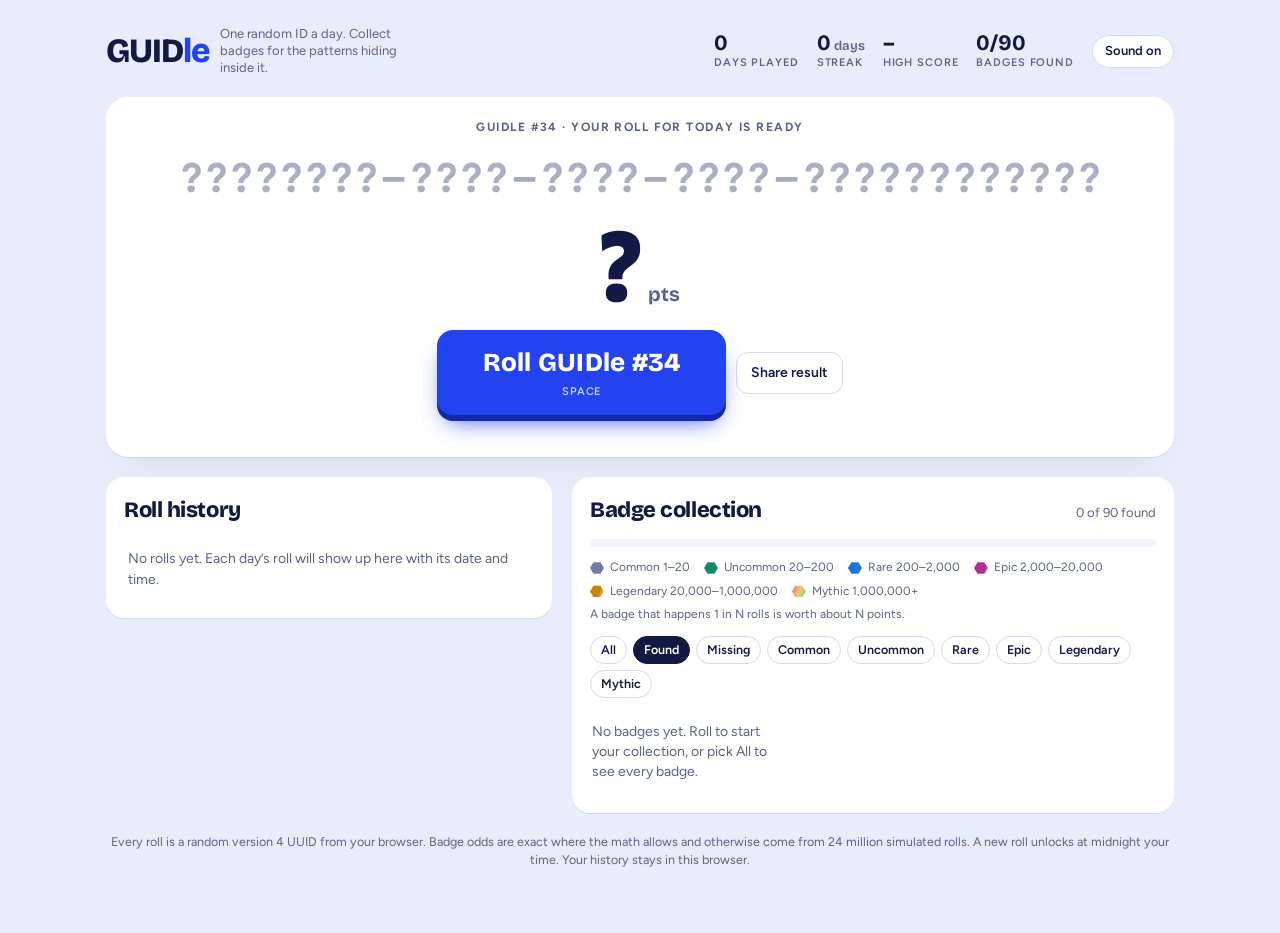
==== guidle/index.html @ a5bd1e80 "GUIDle: restore the badge reveal pace Co-Authored-By: Claude Opus 5.5 <noreply@anthropic.com> Claude" ====
<!doctype html>
<html lang="en">
<head>
<meta charset="utf-8">
<meta name="viewport" content="width=device-width, initial-scale=1, viewport-fit=cover">
<title>GUIDle</title>
<meta name="claude:viewport-fit-sides" content="cover">
<meta name="description" content="Roll a random UUID and collect badges for the patterns hiding inside it.">
<link rel="preconnect" href="https://fonts.googleapis.com">
<link rel="preconnect" href="https://fonts.gstatic.com" crossorigin>
<link rel="stylesheet" href="https://fonts.googleapis.com/css2?family=Bricolage+Grotesque:opsz,wght@12..96,500..800&family=Figtree:wght@400;500;600;700&family=Martian+Mono:wght@400;600;700&display=swap">
<style>
/* Layout: one roll "stage" up top (ID, score, roll lever), then history beside the badge collection. */
:root {
  --bg: #e9edfb; --surface: #ffffff; --surface-2: #f2f4fd; --ink: #121a44; --muted: #5a628f; --line: #d3d9f2;
  --accent: #2443f0; --accent-ink: #ffffff; --accent-deep: #1529a8; --sun: #ffc23d;
  --shadow: rgba(18, 26, 68, .12);
  --t-common: #737ba3; --t-uncommon: #138a62; --t-rare: #1f74d8; --t-epic: #b02f96; --t-legendary: #c98200; --t-mythic: #d42a5b;
  --display: "Bricolage Grotesque", "Avenir Next", "Segoe UI", system-ui, sans-serif;
  --body: "Figtree", "Segoe UI", system-ui, sans-serif;
  --mono: "Martian Mono", ui-monospace, "SFMono-Regular", Menlo, Consolas, monospace;
}
@media (prefers-color-scheme: dark) { :root:not([data-theme="light"]) {
  --bg: #0b1033; --surface: #141b4a; --surface-2: #1b2358; --ink: #e7ebff; --muted: #9aa3d6; --line: #2a3470;
  --accent: #7189ff; --accent-ink: #0b1033; --accent-deep: #3d55d6; --sun: #ffc94f;
  --shadow: rgba(0, 0, 0, .45);
  --t-common: #a1a9cf; --t-uncommon: #3ccb98; --t-rare: #5aa6ff; --t-epic: #e86bd0; --t-legendary: #ffc233; --t-mythic: #ff6b8f;
  color-scheme: dark;
} }
:root[data-theme="dark"] {
  --bg: #0b1033; --surface: #141b4a; --surface-2: #1b2358; --ink: #e7ebff; --muted: #9aa3d6; --line: #2a3470;
  --accent: #7189ff; --accent-ink: #0b1033; --accent-deep: #3d55d6; --sun: #ffc94f;
  --shadow: rgba(0, 0, 0, .45);
  --t-common: #a1a9cf; --t-uncommon: #3ccb98; --t-rare: #5aa6ff; --t-epic: #e86bd0; --t-legendary: #ffc233; --t-mythic: #ff6b8f;
  color-scheme: dark;
}
* { box-sizing: border-box; }
body { background: var(--bg); color: var(--ink); font-family: var(--body); font-size: 15px; line-height: 1.45; }
button { font: inherit; color: inherit; }
:focus-visible { outline: 3px solid var(--sun); outline-offset: 2px; }

.wrap { max-width: 1100px; margin: 0 auto; display: grid; gap: 20px;
  padding-block: 18px 56px; padding-left: max(16px, env(safe-area-inset-left, 0px)); padding-right: max(16px, env(safe-area-inset-right, 0px)); }

/* Header */
.top { display: flex; flex-wrap: wrap; align-items: center; justify-content: space-between; gap: 12px 24px; }
.brand { display: flex; align-items: center; gap: 10px; }
.brand h1 { margin: 0; font-family: var(--display); font-weight: 800; font-size: 34px; letter-spacing: -.03em; line-height: 1; }
.brand h1 span { color: var(--accent); }
.brand .tag { font-size: 13px; color: var(--muted); max-width: 26ch; line-height: 1.3; }
.stats { display: flex; flex-wrap: wrap; gap: 6px 18px; align-items: center; }
.stat { display: grid; gap: 0; }
.stat b { font-family: var(--display); font-size: 22px; font-weight: 700; font-variant-numeric: tabular-nums; line-height: 1.1; }
.stat small { font-size: 11px; text-transform: uppercase; letter-spacing: .08em; color: var(--muted); font-weight: 600; }
.stat b small { font-size: 13px; font-weight: 600; color: var(--muted); letter-spacing: 0; text-transform: none; }
.stat.pulse b { animation: statPulse .9s ease; color: var(--t-legendary); }
@keyframes statPulse { 0% { transform: scale(1); } 30% { transform: scale(1.35); } 100% { transform: scale(1); } }
.iconbtn { border: 1.5px solid var(--line); background: var(--surface); border-radius: 999px; padding: 6px 12px; font-size: 13px; font-weight: 600; cursor: pointer; }
.iconbtn:hover { border-color: var(--accent); }

/* Stage */
.stage { position: relative; background: var(--surface); border-radius: 22px; box-shadow: 0 1px 0 var(--line), 0 18px 40px -20px var(--shadow);
  padding: 22px clamp(14px, 3vw, 32px) 26px; display: grid; gap: 16px; justify-items: center; overflow: hidden; isolation: isolate; }
.stage::before { content: ""; position: absolute; inset: 0; z-index: -1; opacity: 0; transition: opacity .4s;
  background: radial-gradient(120% 80% at 50% 0%, color-mix(in srgb, var(--glow, var(--accent)) 22%, transparent), transparent 70%); }
.stage.glowing::before { opacity: 1; }
.stage { transition: background-color 1.2s ease, box-shadow 1.2s ease; }
.stage.rated { background-color: color-mix(in srgb, var(--rc) 16%, var(--surface)); box-shadow: 0 0 0 2px color-mix(in srgb, var(--rc) 45%, transparent), 0 18px 40px -20px var(--shadow); }
.stage.shake { animation: shake .5s cubic-bezier(.36,.07,.19,.97); }
@keyframes shake { 10%, 90% { transform: translateX(-2px); } 20%, 80% { transform: translateX(4px); } 30%, 50%, 70% { transform: translateX(-7px) rotate(-.3deg); } 40%, 60% { transform: translateX(7px) rotate(.3deg); } }
.flash { position: absolute; inset: 0; background: var(--sun); opacity: 0; pointer-events: none; z-index: 3; }
.flash.go { animation: flash .6s ease-out; }
@keyframes flash { 0% { opacity: .55; } 100% { opacity: 0; } }

.caption { font-size: 12px; text-transform: uppercase; letter-spacing: .12em; font-weight: 700; color: var(--muted); text-align: center; min-height: 1.4em; }
.uuid { font-family: var(--mono); font-weight: 600; font-size: clamp(17px, 3.4vw, 36px); display: flex; flex-wrap: wrap; justify-content: center; gap: .1em 0; user-select: all; max-width: 100%; }
.grp { display: inline-flex; white-space: nowrap; }
.dash { color: var(--muted); opacity: .55; padding: 0 .08em; }
.ch { display: inline-block; width: 1ch; text-align: center; border-radius: .18em; transition: background .3s, color .3s, box-shadow .3s; }
.uuid.blank .ch { color: var(--muted); opacity: .5; }
.ch.spin { color: var(--muted); opacity: .6; filter: blur(.4px); }
.ch.lock { animation: lock .5s cubic-bezier(.2, 1.6, .4, 1); }
@keyframes lock { 0% { transform: translateY(-.45em) scale(1.4); } 100% { transform: none; } }
.ch.hit { background: color-mix(in srgb, var(--hc) 20%, transparent); color: var(--hc); box-shadow: inset 0 -.12em 0 var(--hc); }
.ch.hit.pop, .ch.focus.pop { animation: hitPop .7s ease; }
@keyframes hitPop { 0% { transform: scale(1); } 40% { transform: scale(1.35) translateY(-.08em); } 100% { transform: scale(1); } }
.uuid.dim .ch:not(.focus), .uuid.dim .dash { opacity: .22; }
.uuid.dim .ch.hit:not(.focus) { background: transparent; box-shadow: none; color: inherit; }
.uuid .ch, .uuid .dash { transition: opacity .35s, background .3s, color .3s, box-shadow .3s; }
.ch.focus { background: color-mix(in srgb, var(--hc, var(--accent)) 30%, transparent); color: var(--hc, var(--accent)); box-shadow: inset 0 -.14em 0 var(--hc, var(--accent)); }

.scorerow { display: flex; align-items: baseline; gap: 12px; flex-wrap: wrap; justify-content: center; }
.score { font-family: var(--display); font-weight: 800; font-size: clamp(56px, 11vw, 104px); line-height: .9; letter-spacing: -.04em; font-variant-numeric: tabular-nums; }
.score.bump { animation: bump .45s ease; }
@keyframes bump { 50% { transform: scale(1.08); } }
.pts { font-family: var(--display); font-size: 20px; font-weight: 700; color: var(--muted); }

.actions { display: flex; gap: 10px; align-items: center; flex-wrap: wrap; justify-content: center; }
.roll { position: relative; border: 0; cursor: pointer; background: var(--accent); color: var(--accent-ink); font-family: var(--display); font-weight: 800; font-size: 26px; letter-spacing: .01em;
  padding: 14px 46px 16px; border-radius: 16px; box-shadow: 0 6px 0 var(--accent-deep), 0 14px 24px -10px var(--accent); transition: transform .08s, box-shadow .08s; }
.roll:hover { transform: translateY(-2px); box-shadow: 0 8px 0 var(--accent-deep), 0 18px 28px -10px var(--accent); }
.roll:active, .roll.pressed { transform: translateY(5px); box-shadow: 0 1px 0 var(--accent-deep), 0 6px 12px -8px var(--accent); }
.roll.waiting { background: var(--surface-2); color: var(--ink); box-shadow: 0 6px 0 var(--line); cursor: default; font-size: 20px; font-variant-numeric: tabular-nums; }
.roll.waiting:hover, .roll.waiting:active { transform: none; box-shadow: 0 6px 0 var(--line); }
.rating { --tc: var(--t-common); display: flex; align-items: center; gap: 10px; flex-wrap: wrap; justify-content: center; }
.rating[hidden] { display: none; }
.rating .pill { display: inline-flex; align-items: center; gap: 8px; padding: 6px 14px 6px 8px; border-radius: 999px; background: color-mix(in srgb, var(--tc) 16%, var(--surface));
  border: 2px solid var(--tc); color: var(--tc); font-family: var(--display); font-weight: 800; font-size: 18px; letter-spacing: .04em; text-transform: uppercase; }
.rating .pill .gem { width: 24px; height: 21px; }
.rating .top { font-family: var(--display); font-weight: 700; font-size: 18px; color: var(--ink); font-variant-numeric: tabular-nums; }
.rating .top small { font-family: var(--body); font-weight: 500; font-size: 13px; color: var(--muted); }
.rating.in { animation: ratingIn .9s cubic-bezier(.2, 1.7, .4, 1) both; }
@keyframes ratingIn { 0% { transform: scale(2.6) rotate(-8deg); opacity: 0; } 100% { transform: none; opacity: 1; } }
.rating.in .gem { animation-delay: .9s; }
.hrow .rt { font-weight: 700; color: var(--tc); }
.roll kbd { display: block; font-family: var(--body); font-size: 11px; font-weight: 600; opacity: .75; letter-spacing: .06em; text-transform: uppercase; margin-top: 2px; }
.ghost { border: 1.5px solid var(--line); background: transparent; border-radius: 12px; padding: 10px 14px; font-weight: 600; cursor: pointer; font-size: 14px; }
.ghost:hover { border-color: var(--accent); color: var(--accent); }

.newbest { position: absolute; top: 14px; right: 14px; z-index: 4; pointer-events: none; background: var(--sun); color: #2a1d00; font-family: var(--display); font-weight: 800;
  padding: 8px 14px 9px; border-radius: 10px; font-size: 18px; line-height: 1.05; text-align: center; transform: rotate(6deg) scale(0); box-shadow: 0 8px 20px -6px rgba(0,0,0,.35); }
.newbest small { display: block; font-family: var(--body); font-size: 12px; font-weight: 700; }
.newbest.show { animation: stamp 1s cubic-bezier(.2, 1.7, .4, 1) forwards; }
@keyframes stamp { 0% { transform: rotate(-20deg) scale(3); opacity: 0; } 100% { transform: rotate(6deg) scale(1); opacity: 1; } }

/* Badges */
.results { width: 100%; display: grid; grid-template-columns: repeat(auto-fill, minmax(min(100%, 230px), 1fr)); gap: 10px; }
.badge { --tc: var(--t-common); display: grid; grid-template-columns: auto 1fr auto; gap: 10px; align-items: center; padding: 10px 12px; border-radius: 12px;
  background: color-mix(in srgb, var(--tc) 11%, var(--surface)); border: 1.5px solid color-mix(in srgb, var(--tc) 45%, transparent); position: relative; min-width: 0; cursor: pointer; transition: box-shadow .25s, transform .25s; }
.badge:hover, .badge.current, .badge.pinned { box-shadow: 0 0 0 3px var(--tc); }
.badge.current { transform: translateY(-2px); }
.badge .mt { display: flex; flex-wrap: wrap; gap: 4px; align-items: center; margin-top: 5px; font-size: 11px; color: var(--muted); font-weight: 600; text-transform: uppercase; letter-spacing: .06em; }
.badge .mt code { font-family: var(--mono); font-size: 12px; font-weight: 700; text-transform: none; letter-spacing: 0; color: var(--tc); background: color-mix(in srgb, var(--tc) 18%, transparent); padding: 1px 6px; border-radius: 5px; }
.hint { font-size: 12.5px; color: var(--muted); text-align: center; min-height: 1.2em; }
.badge.in { animation: badgeIn .75s cubic-bezier(.2, 1.5, .4, 1) both; }
@keyframes badgeIn { 0% { transform: translateY(14px) scale(.6); opacity: 0; } 100% { transform: none; opacity: 1; } }
.badge .txt { min-width: 0; }
.badge .nm { font-weight: 700; line-height: 1.2; }
.badge .ds { font-size: 12.5px; color: var(--muted); line-height: 1.3; }
.badge .ds em { font-style: normal; font-family: var(--mono); font-size: 11.5px; color: var(--tc); font-weight: 600; }
.badge .pt { font-family: var(--display); font-weight: 800; color: var(--tc); font-variant-numeric: tabular-nums; text-align: right; line-height: 1.1; }
.badge .pt small { display: block; font-family: var(--body); font-size: 10px; letter-spacing: .08em; text-transform: uppercase; font-weight: 700; }
.badge .new { position: absolute; top: -8px; right: 10px; background: var(--sun); color: #2a1d00; font-size: 10px; font-weight: 800; letter-spacing: .1em; padding: 2px 6px; border-radius: 6px; }
.t-common { --tc: var(--t-common); } .t-uncommon { --tc: var(--t-uncommon); } .t-rare { --tc: var(--t-rare); } .t-epic { --tc: var(--t-epic); } .t-legendary { --tc: var(--t-legendary); } .t-mythic { --tc: var(--t-mythic); }

.gem { width: 30px; height: 27px; flex: none; clip-path: polygon(25% 2%, 75% 2%, 100% 50%, 75% 98%, 25% 98%, 0 50%); background: var(--tc);
  display: grid; place-items: center; color: var(--surface); font-family: var(--mono); font-size: 10px; font-weight: 700; }
.t-legendary .gem, .gem.t-legendary { background: linear-gradient(110deg, var(--t-legendary) 30%, #fff6d6 50%, var(--t-legendary) 70%); background-size: 250% 100%; animation: shimmer 2.2s linear infinite; }
.t-epic .gem, .gem.t-epic { background: linear-gradient(110deg, var(--t-epic) 35%, color-mix(in srgb, var(--t-epic) 40%, #fff) 50%, var(--t-epic) 65%); background-size: 250% 100%; animation: shimmer 3s linear infinite; }
.t-mythic .gem, .gem.t-mythic { background: linear-gradient(110deg, #ff5f6d, #ffc371, #47e891, #4facfe, #b06ab3, #ff5f6d); background-size: 300% 100%; animation: shimmer 1.6s linear infinite; }
@keyframes shimmer { from { background-position: 100% 0; } to { background-position: -150% 0; } }

/* Panels */
.panels { display: grid; gap: 20px; align-items: start; }
@media (min-width: 900px) { .panels { grid-template-columns: minmax(0, 1fr) minmax(0, 1.35fr); } }
.panel { background: var(--surface); border-radius: 18px; padding: 18px; display: grid; gap: 12px; min-width: 0; box-shadow: 0 1px 0 var(--line); }
.panel h2 { margin: 0; font-family: var(--display); font-weight: 800; font-size: 22px; letter-spacing: -.02em; text-wrap: balance; }
.phead { display: flex; justify-content: space-between; align-items: baseline; gap: 10px; flex-wrap: wrap; }
.phead .sub { font-size: 13px; color: var(--muted); }

.history { list-style: none; margin: 0; padding: 2px; display: grid; gap: 6px; max-height: 520px; overflow-y: auto; overscroll-behavior: contain; }
.hrow { display: grid; grid-template-columns: auto minmax(0, 1fr) auto; gap: 10px; align-items: center; padding: 8px 10px; border-radius: 10px; cursor: pointer; border: 0; background: transparent; text-align: left; width: 100%; }
.hrow { background: color-mix(in srgb, var(--tc) 9%, var(--surface)); border: 1.5px solid color-mix(in srgb, var(--tc) 35%, transparent); transition: box-shadow .2s; }
.hrow:hover, .hrow.active { box-shadow: 0 0 0 2px var(--tc); }
.hrow.masked { --tc: var(--line); }
.hrow .gem { width: 24px; height: 21px; font-size: 9px; }
.hrow .hid { font-family: var(--mono); font-size: 12px; overflow-wrap: anywhere; line-height: 1.35; }
.hrow .hmeta { font-size: 11.5px; color: var(--muted); }
.hrow .hs { font-family: var(--display); font-weight: 800; font-size: 18px; font-variant-numeric: tabular-nums; text-align: right; }
.hrow .best { display: inline-block; background: var(--sun); color: #2a1d00; font-size: 10px; font-weight: 800; letter-spacing: .08em; border-radius: 5px; padding: 1px 5px; margin-left: 6px; vertical-align: 1px; }
.empty { color: var(--muted); font-size: 14px; padding: 8px 2px; }
.confirm { display: flex; gap: 8px; align-items: center; flex-wrap: wrap; font-size: 13px; }
.confirm button { padding: 6px 10px; font-size: 13px; border-radius: 8px; }
.danger { border: 0; background: #c2362f; color: #fff; font-weight: 700; cursor: pointer; }

.filters { display: flex; gap: 6px; flex-wrap: wrap; }
.chip { border: 1.5px solid var(--line); background: transparent; border-radius: 999px; padding: 4px 10px; font-size: 12.5px; font-weight: 600; cursor: pointer; }
.chip[aria-pressed="true"] { background: var(--ink); color: var(--surface); border-color: var(--ink); }
.progress { height: 8px; border-radius: 99px; background: var(--surface-2); overflow: hidden; }
.progress i { display: block; height: 100%; background: var(--accent); border-radius: inherit; transition: width .6s cubic-bezier(.2,1,.3,1); }
.collection { max-height: 560px; overflow-y: auto; overscroll-behavior: contain; padding: 4px 4px 4px 0; display: grid; grid-template-columns: repeat(auto-fill, minmax(min(100%, 170px), 1fr)); gap: 8px; }
.tile { display: grid; grid-template-columns: auto minmax(0, 1fr); gap: 4px 10px; padding: 10px; border-radius: 12px; background: color-mix(in srgb, var(--tc) 12%, var(--surface)); border: 1.5px solid color-mix(in srgb, var(--tc) 50%, transparent); align-content: start; }
.tile .nm { color: var(--tc); }
.tile.locked { background: var(--surface-2); border: 1.5px dashed color-mix(in srgb, var(--tc) 40%, transparent); }
.tile .gem { grid-row: span 2; width: 26px; height: 23px; }
.tile .nm { font-weight: 700; font-size: 14px; line-height: 1.2; }
.tile .ds { grid-column: 1 / -1; font-size: 12px; color: var(--muted); line-height: 1.3; }
.tile .od { font-size: 11px; color: var(--tc); font-weight: 700; letter-spacing: .02em; font-variant-numeric: tabular-nums; }
.tile.locked .gem { background: transparent; box-shadow: none; outline: 0; animation: none;
  background-image: repeating-linear-gradient(45deg, color-mix(in srgb, var(--tc) 35%, transparent) 0 3px, transparent 3px 6px); }
.tile.locked .nm { color: var(--muted); letter-spacing: .1em; }
.tile.fresh { animation: tileFresh 1.6s ease; }
@keyframes tileFresh { 0%, 40% { box-shadow: 0 0 0 3px var(--sun); } 100% { box-shadow: 0 0 0 0 transparent; } }

.legend { display: flex; flex-wrap: wrap; gap: 6px 14px; font-size: 12px; color: var(--muted); }
.legend span { display: inline-flex; align-items: center; gap: 6px; }
.legend .gem { width: 14px; height: 12px; }
footer { font-size: 12.5px; color: var(--muted); text-align: center; }
footer a { color: inherit; }

#fx { position: fixed; inset: 0; width: 100%; height: 100%; pointer-events: none; z-index: 50; }
.toast { position: fixed; left: 50%; bottom: calc(18px + env(safe-area-inset-bottom, 0px)); transform: translate(-50%, 30px); opacity: 0; background: var(--ink); color: var(--surface);
  padding: 8px 14px; border-radius: 10px; font-size: 13px; font-weight: 600; transition: .25s; z-index: 60; pointer-events: none; }
.toast.show { opacity: 1; transform: translate(-50%, 0); }

@media (max-width: 520px) {
  .brand .tag { display: none; }
  .roll { font-size: 22px; padding: 12px 34px 14px; }
  .newbest { top: 6px; right: 6px; font-size: 13px; padding: 5px 9px 6px; }
  .newbest small { font-size: 10px; }
}
@media (prefers-reduced-motion: reduce) {
  *, *::before, *::after { animation-duration: .01ms !important; animation-iteration-count: 1 !important; transition-duration: .01ms !important; }
}
</style>
</head>
<body>


<canvas id="fx" aria-hidden="true"></canvas>
<div class="wrap">
  <header class="top">
    <div class="brand">
      <h1>GUID<span>le</span></h1>
      <div class="tag">One random ID a day. Collect badges for the patterns hiding inside it.</div>
    </div>
    <div class="stats">
      <div class="stat" id="st-rolls"><b>0</b><small>Days played</small></div>
      <div class="stat" id="st-streak"><b>0</b><small>Streak</small></div>
      <div class="stat" id="st-best"><b>–</b><small>High score</small></div>
      <div class="stat" id="st-found"><b>0</b><small>Badges found</small></div>
      <button class="iconbtn" id="mute" type="button" aria-pressed="false">Sound on</button>
    </div>
  </header>

  <section class="stage" id="stage" aria-live="polite">
    <div class="flash" id="flash"></div>
    <div class="newbest" id="newbest">NEW HIGH SCORE<small id="newbest-sub"></small></div>
    <div class="caption" id="caption">Example roll</div>
    <div class="uuid" id="uuid" aria-label="Rolled ID"></div>
    <div class="scorerow">
      <div class="score" id="score">0</div><div class="pts">pts</div>
    </div>
    <div class="rating" id="rating" hidden><span class="pill"><span class="gem"></span><span id="rating-name"></span></span><span class="top" id="rating-top"></span></div>
    <div class="actions">
      <button class="roll" id="roll" type="button">Roll<kbd>Space</kbd></button>
      <button class="ghost" id="copy" type="button">Share result</button>
    </div>
    <div class="results" id="results"></div>
    <div class="hint" id="hint">Hover or tap a badge to light up the characters it matched.</div>
  </section>

  <div class="panels">
    <section class="panel">
      <div class="phead">
        <h2>Roll history</h2>
        <span class="sub" id="hist-sub"></span>
      </div>
      <ol class="history" id="history"></ol>
    </section>
    <section class="panel">
      <div class="phead">
        <h2>Badge collection</h2>
        <span class="sub" id="coll-sub"></span>
      </div>
      <div class="progress" aria-hidden="true"><i id="coll-bar" style="width:0"></i></div>
      <div class="legend" id="legend"></div>
      <div class="filters" id="filters" role="group" aria-label="Filter badges"></div>
      <div class="collection" id="collection"></div>
    </section>
  </div>
  <footer>Every roll is a random version 4 UUID from your browser. Badge odds are exact where the math allows and otherwise come from 24 million simulated rolls. A new roll unlocks at midnight your time. Your history stays in this browser.</footer>
</div>
<div class="toast" id="toast" role="status"></div>

<script>
// GUIDle badge engine. Shared by the game page and the odds simulator.
(function (root) {
  const HEX = '0123456789abcdef';
  const GROUPS = [[0, 8], [9, 4], [14, 4], [19, 4], [24, 12]]; // [start, length] in the dashed string
  const LEET = { a: 'a', b: 'b', c: 'c', d: 'd', e: 'e', f: 'f', o: '0', i: '1', l: '1', s: '5', t: '7', g: '9' };
  const WORD_LIST = (
    'ace add bad bed bee cab dab fab fed ice odd oat tea sea bit bot dot cog dog egg fig log gel bag tab lab lid lot oil old sad set sit toe tie ' +
    'cafe face fade bead deed feed food code boss dice taco toad boat coat data soda idea safe best bold cold gold golf goal good file idle side site seed beef lead load cost list slot test stat edit ' +
    'decaf toast basic asset salad oasis coast boost staff ideas cable table bagel ' +
    'coffee office facade decade accede effect access bottle assets cabbage seafood'
  ).split(' ');
  const WORDS = [];
  for (const w of WORD_LIST) {
    let e = '', ok = true;
    for (const ch of w) { if (!(ch in LEET)) { ok = false; break; } e += LEET[ch]; }
    if (ok) WORDS.push({ w, e });
  }

  const rng = (s, l) => Array.from({ length: l }, (_, k) => s + k);

  function analyze(u) {
    u = u.toLowerCase();
    const groups = GROUPS.map(([s, l]) => ({ s, l, str: u.substr(s, l) }));
    const raw = [];
    for (let i = 0; i < u.length; i++) if (u[i] !== '-') raw.push(i);
    const rawStr = raw.map(i => u[i]).join('');
    return { u, groups, raw, rawStr, c: {} };
  }
  const memo = (A, key, fn) => (key in A.c ? A.c[key] : (A.c[key] = fn(A)));

  function findInGroups(A, sub) {
    const out = [];
    for (const g of A.groups) {
      let i = g.str.indexOf(sub);
      while (i >= 0) { out.push(g.s + i); i = g.str.indexOf(sub, i + 1); }
    }
    return out;
  }
  const contains = sub => A => { const p = findInGroups(A, sub); return p.length ? { idx: rng(p[0], sub.length) } : null; };

  // Longest stretch within a group where each neighbour pair satisfies `same(prev, cur)`.
  function longestWithin(A, same) {
    let best = { len: 0, idx: [] };
    for (const g of A.groups) {
      let st = 0;
      for (let i = 1; i <= g.l; i++) {
        if (i === g.l || !same(g.str[i - 1], g.str[i])) {
          const L = i - st;
          if (L > best.len) best = { len: L, idx: rng(g.s + st, L) };
          st = i;
        }
      }
    }
    return best;
  }
  const run = A => memo(A, 'run', A => longestWithin(A, (a, b) => a === b));
  const asc = A => memo(A, 'asc', A => longestWithin(A, (a, b) => HEX.indexOf(b) - HEX.indexOf(a) === 1));
  const desc = A => memo(A, 'desc', A => longestWithin(A, (a, b) => HEX.indexOf(b) - HEX.indexOf(a) === -1));
  const seq = A => { const a = asc(A), d = desc(A); return a.len >= d.len ? a : d; };

  const pal = A => memo(A, 'pal', A => {
    let best = { len: 0, idx: [] };
    for (const g of A.groups) {
      const s = g.str, n = s.length;
      for (let c = 0; c < 2 * n - 1; c++) {
        let l = Math.floor(c / 2), r = l + (c % 2);
        while (l >= 0 && r < n && s[l] === s[r]) { l--; r++; }
        const L = r - l - 1;
        if (L > best.len) best = { len: L, idx: rng(g.s + l + 1, L) };
      }
    }
    return best;
  });

  // Longest run (ignoring dashes) of characters matching a predicate.
  function classRun(A, pred) {
    let best = { len: 0, idx: [] }, st = -1;
    const s = A.rawStr;
    for (let i = 0; i <= s.length; i++) {
      if (i < s.length && pred(s[i])) { if (st < 0) st = i; }
      else if (st >= 0) {
        const L = i - st;
        if (L > best.len) best = { len: L, idx: A.raw.slice(st, i) };
        st = -1;
      }
    }
    return best;
  }
  const isDigit = ch => ch >= '0' && ch <= '9';
  const digitRun = A => memo(A, 'drun', A => classRun(A, isDigit));
  const letterRun = A => memo(A, 'lrun', A => classRun(A, ch => !isDigit(ch)));
  const binRun = A => memo(A, 'brun', A => classRun(A, ch => ch === '0' || ch === '1'));

  const repeatSub = (A, len) => {
    const seen = {};
    for (const g of A.groups) for (let i = 0; i + len <= g.l; i++) {
      const sub = g.str.substr(i, len), pos = g.s + i;
      if (sub in seen && pos - seen[sub] >= len) return { idx: [...rng(seen[sub], len), ...rng(pos, len)] };
      if (!(sub in seen)) seen[sub] = pos;
    }
    return null;
  };

  const words = A => memo(A, 'words', A => {
    const found = [];
    for (const W of WORDS) {
      const p = findInGroups(A, W.e);
      if (p.length) found.push({ w: W.w, e: W.e, idx: rng(p[0], W.e.length) });
    }
    found.sort((a, b) => b.e.length - a.e.length);
    return found;
  });
  const wordTier = (min, max) => A => {
    const f = words(A);
    if (!f.length) return null;
    const L = f[0].e.length;
    if (L < min || L > max) return null;
    return { idx: f[0].idx, detail: f[0].w.toUpperCase() };
  };
  const spells = word => A => {
    const h = words(A).find(x => x.w === word);
    return h ? { idx: h.idx } : null;
  };

  const counts = A => memo(A, 'counts', A => { const c = {}; for (const ch of A.rawStr) c[ch] = (c[ch] || 0) + 1; return c; });
  const letters = A => memo(A, 'letters', A => { let n = 0; for (const ch of A.rawStr) if (!isDigit(ch)) n++; return n; });
  const midGroups = A => A.groups.slice(1, 4);
  const firstGroup = (A, pred) => { for (const g of midGroups(A)) if (pred(g.str)) return { idx: rng(g.s, g.l) }; return null; };
  const allDigits = s => /^[0-9]+$/.test(s);
  const allLetters = s => /^[a-f]+$/.test(s);
  const sorted = s => { for (let i = 1; i < s.length; i++) if (HEX.indexOf(s[i]) < HEX.indexOf(s[i - 1])) return false; return true; };
  const distinct = s => new Set(s).size;
  const isPal = s => s === [...s].reverse().join('');
  const year = String(new Date().getFullYear());

  // ---- Exact probabilities where the math is tractable ----
  // A v4 UUID has 30 free hex characters: position 12 is always '4', position 16 is one of 8, 9, a, b.
  const C = (n, k) => { let r = 1; for (let i = 1; i <= k; i++) r = r * (n - k + i) / i; return r; };
  const anyOf = ps => 1 - ps.reduce((a, p) => a * (1 - p), 1);
  const binomTail = (n, p, k) => { let t = 0; for (let i = k; i <= n; i++) t += C(n, i) * p ** i * (1 - p) ** (n - i); return t; };
  const LET = (() => { // distribution of the letter count: 30 free chars (6/16 letters) plus the variant char (2 of 4 are letters)
    const d = new Array(32).fill(0);
    for (let i = 0; i <= 30; i++) { const b = C(30, i) * (6 / 16) ** i * (10 / 16) ** (30 - i); d[i] += b / 2; d[i + 1] += b / 2; }
    return d;
  })();
  const sum = (a, from, to) => a.slice(from, to + 1).reduce((x, y) => x + y, 0);
  const P_SOLID = 1 / 4096, P_TWO = 1680 / 65536; // per four-character group, same for groups 2, 3 and 4
  const P_SORTED8 = C(23, 8) / 16 ** 8;
  const EXACT = {
    bookends: 1 / 16, freshstart: 1 / 256, strongfinish: 1 / 256,
    digifirst: (10 / 16) ** 8, letfirst: (6 / 16) ** 8, phonebook: (10 / 16) ** 12,
    hallmirror: 16 ** -4, sorted8: P_SORTED8, twins: 2 / 65536,
    solid: anyOf([P_SOLID, P_SOLID, P_SOLID]),
    twotone: (1 - P_SOLID) ** 3 - (1 - P_SOLID - P_TWO) ** 3, // some group is two-tone and none is solid (solid outranks it)
    mirror: anyOf([1 / 256, 1 / 256, 1 / 256]),
    numgroup: anyOf([(10 / 16) ** 4, (10 / 16) ** 3, 0.5 * (10 / 16) ** 3]),
    letgroup: anyOf([(6 / 16) ** 4, 0, 0.5 * (6 / 16) ** 3]),
    sorted: anyOf([C(19, 4) / 65536, C(14, 3) / 4096, (C(10, 3) + C(9, 3) + C(8, 3) + C(7, 3)) / 4 / 4096]) * (1 - P_SORTED8),
    sevens: binomTail(30, 1 / 16, 5),
    letterlover: sum(LET, 18, 31), digitdiet: sum(LET, 0, 6),
    handshake: 1 - (15 / 16) ** 4, nozeros: (15 / 16) ** 30,
    evensteven: 5 / 16, oddcouple: (5 / 16) ** 2, letteropener: (6 / 16) ** 2,
    frontloaded: 8 * (10 / 16) ** 7 * (6 / 16), // exactly seven digits; all eight is Digital Native
    topheavy: (1 / 2) ** 8, alleven: (1 / 2) ** 8, bottomheavy: (1 / 2) ** 12,
  };
  // Rough estimates for patterns too rare to simulate well (rounded to 1 / 5 / 10 / 50... million style buckets).
  const EST = {
    six: 9.5 / 16 ** 5, pimaster: 12 / 16 ** 5, decaf: 12 / 16 ** 5,
    coffee: 10 / 16 ** 6, office: 10 / 16 ** 6, seafood: 8 / 16 ** 7,
  };

  const BADGES = [];
  const add = (id, name, desc, test, opt = {}) => BADGES.push({ id, name, desc, test, family: opt.family || id, rank: opt.rank || 0, exact: opt.exact, est: opt.est });

  // Repeated characters
  add('triple', 'Hat Trick', 'Three of the same character in a row.', A => run(A).len === 3 ? run(A) : null, { family: 'run', rank: 1 });
  add('quad', 'Four of a Kind', 'Four of the same character in a row.', A => run(A).len === 4 ? run(A) : null, { family: 'run', rank: 2 });
  add('five', 'High Five', 'Five of the same character in a row.', A => run(A).len === 5 ? run(A) : null, { family: 'run', rank: 3 });
  add('six', 'Broken Record', 'Six or more of the same character in a row.', A => run(A).len >= 6 ? run(A) : null, { family: 'run', rank: 4 });
  // Counting
  add('stepup', 'Step Up', 'Three characters counting up, like 4-5-6.', A => asc(A).len === 3 ? asc(A) : null, { family: 'seq', rank: 1 });
  add('stepdown', 'Count Down', 'Three characters counting down, like c-b-a.', A => desc(A).len === 3 ? desc(A) : null, { family: 'seq', rank: 1 });
  add('stairs', 'Stairway', 'Four characters counting up or down in a row.', A => seq(A).len === 4 ? seq(A) : null, { family: 'seq', rank: 2 });
  add('escalator', 'Escalator', 'Five or more characters counting up or down.', A => seq(A).len >= 5 ? seq(A) : null, { family: 'seq', rank: 3 });
  // Palindromes
  add('racecar', 'Racecar', 'A five- or six-character palindrome inside one group.', A => pal(A).len >= 5 && pal(A).len <= 6 ? pal(A) : null, { family: 'pal', rank: 1 });
  add('reflect', 'Reflection Pool', 'A palindrome seven characters or longer.', A => pal(A).len >= 7 ? pal(A) : null, { family: 'pal', rank: 2 });
  add('mirror', 'Mirror, Mirror', 'A whole four-character group reads the same backwards.', A => firstGroup(A, isPal));
  add('hallmirror', 'Hall of Mirrors', 'The entire first group is a palindrome.', A => isPal(A.groups[0].str) ? { idx: rng(0, 8) } : null);
  // Repeats
  add('dejavu', 'Déjà Vu', 'The same three characters show up twice.', A => repeatSub(A, 3), { family: 'rep', rank: 1 });
  add('echo', 'Echo Chamber', 'The same four characters show up twice.', A => repeatSub(A, 4), { family: 'rep', rank: 2 });
  add('twins', 'Identical Twins', 'Two of the four-character groups match exactly.', A => {
    const m = A.groups.slice(1, 4);
    for (let i = 0; i < 3; i++) for (let j = i + 1; j < 3; j++) if (m[i].str === m[j].str) return { idx: [...rng(m[i].s, 4), ...rng(m[j].s, 4)] };
    return null;
  });
  // Group makeup
  add('numgroup', 'By the Numbers', 'A four-character group made only of digits.', A => firstGroup(A, allDigits));
  add('digifirst', 'Digital Native', 'The whole first group is digits.', A => allDigits(A.groups[0].str) ? { idx: rng(0, 8) } : null, { family: 'front', rank: 2 });
  add('phonebook', 'Phone Book', 'The last twelve characters are all digits.', A => allDigits(A.groups[4].str) ? { idx: rng(24, 12) } : null);
  add('letgroup', 'Spelling Bee', 'A four-character group made only of letters.', A => firstGroup(A, allLetters));
  add('letfirst', 'Alphabet Soup', 'The whole first group is letters.', A => allLetters(A.groups[0].str) ? { idx: rng(0, 8) } : null);
  add('sorted', 'Neat Freak', 'A four-character group already in sorted order.', A => firstGroup(A, sorted), { family: 'sort', rank: 1 });
  add('sorted8', 'Filing Cabinet', 'The whole first group is in sorted order.', A => sorted(A.groups[0].str) ? { idx: rng(0, 8) } : null, { family: 'sort', rank: 2 });
  add('twotone', 'Two-Tone', 'A four-character group built from just two characters.', A => firstGroup(A, s => distinct(s) === 2), { family: 'tone', rank: 1 });
  add('solid', 'Solid Block', 'A four-character group that is one character repeated.', A => firstGroup(A, s => distinct(s) === 1), { family: 'tone', rank: 2 });
  // Whole-ID makeup
  add('fullhouse', 'Full House', 'Every hex character from 0 to f appears at least once.', A => Object.keys(counts(A)).length === 16 ? { idx: [] } : null);
  add('picky', 'Picky Eater', 'Six or more hex characters never show up.', A => Object.keys(counts(A)).length <= 10 ? { idx: [] } : null);
  add('letterlover', 'Letter Lover', 'At least 18 of the 32 characters are letters.', A => letters(A) >= 18 ? { idx: A.raw.filter(i => !isDigit(A.u[i])) } : null);
  add('digitdiet', 'Digit Devotee', 'Six or fewer letters in the whole ID.', A => letters(A) <= 6 ? { idx: A.raw.filter(i => isDigit(A.u[i])) } : null);
  add('numcrunch', 'Number Cruncher', 'Ten or more digits in a row (dashes don’t count).', A => digitRun(A).len >= 10 && digitRun(A).len < 14 ? digitRun(A) : null, { family: 'drun', rank: 1 });
  add('spreadsheet', 'Spreadsheet Mode', 'Fourteen or more digits in a row.', A => digitRun(A).len >= 14 ? digitRun(A) : null, { family: 'drun', rank: 2 });
  add('letstreak', 'Letter Streak', 'Six or seven letters in a row.', A => letterRun(A).len >= 6 && letterRun(A).len < 8 ? letterRun(A) : null, { family: 'lrun', rank: 1 });
  add('wordsalad', 'Word Salad', 'Eight or more letters in a row.', A => letterRun(A).len >= 8 ? letterRun(A) : null, { family: 'lrun', rank: 2 });
  add('binary', 'Binary Speaker', 'Five characters in a row using only 0 and 1.', A => binRun(A).len >= 5 ? binRun(A) : null);
  add('sevens', 'Lucky Sevens', 'Five or more 7s anywhere in the ID.', A => (counts(A)['7'] || 0) >= 5 ? { idx: A.raw.filter(i => A.u[i] === '7') } : null);
  add('freshstart', 'Fresh Start', 'Begins with 00.', A => A.u.startsWith('00') ? { idx: [0, 1] } : null);
  add('strongfinish', 'Strong Finish', 'Ends with ff.', A => A.u.endsWith('ff') ? { idx: [34, 35] } : null);
  add('handshake', 'Handshake', 'Two neighbouring groups meet on the same character, like 3f-f9.', A => {
    for (let k = 1; k < 5; k++) { const a = A.groups[k - 1], b = A.groups[k]; if (a.str[a.l - 1] === b.str[0]) return { idx: [a.s + a.l - 1, b.s] }; }
    return null;
  });
  add('nozeros', 'Zero Waste', 'Not a single 0 anywhere in the ID.', A => A.rawStr.includes('0') ? null : { idx: [] });
  add('evensteven', 'Even Steven', 'Ends on an even digit (0, 2, 4, 6 or 8).', A => '02468'.includes(A.u[35]) ? { idx: [35] } : null);
  add('oddcouple', 'Odd Couple', 'Starts with two odd digits.', A => '13579'.includes(A.u[0]) && '13579'.includes(A.u[1]) ? { idx: [0, 1] } : null);
  add('letteropener', 'Letter Opener', 'Starts with two letters.', A => !isDigit(A.u[0]) && !isDigit(A.u[1]) ? { idx: [0, 1] } : null);
  add('frontloaded', 'Front-Loaded', 'Seven of the first eight characters are digits.', A => A.groups[0].str.replace(/[a-f]/g, '').length === 7 ? { idx: rng(0, 8).filter(i => isDigit(A.u[i])) } : null, { family: 'front', rank: 1 });
  add('balanced', 'Balanced Books', 'All 32 characters, read as hex values, add up to a multiple of 10.', A => [...A.rawStr].reduce((t, ch) => t + HEX.indexOf(ch), 0) % 10 === 0 ? { idx: [] } : null);
  add('twinpeaks', 'Twin Peaks', 'Two separate doubled characters, like 55 and cc.', A => {
    const idx = [];
    for (const g of A.groups) { let st = 0; for (let i = 1; i <= g.l; i++) if (i === g.l || g.str[i] !== g.str[st]) { if (i - st === 2) idx.push(g.s + st, g.s + st + 1); st = i; } }
    return idx.length >= 4 ? { idx: idx.slice(0, 4) } : null;
  });
  add('topheavy', 'Top Heavy', 'Every character in the first group is 8 or higher.', A => /^[89a-f]{8}$/.test(A.groups[0].str) ? { idx: rng(0, 8) } : null);
  add('alleven', 'Even Keel', 'Every character in the first group is even (0, 2, 4 … e).', A => /^[02468ace]{8}$/.test(A.groups[0].str) ? { idx: rng(0, 8) } : null);
  add('bottomheavy', 'Low Profile', 'Every character in the last group is 7 or lower.', A => /^[0-7]{12}$/.test(A.groups[4].str) ? { idx: rng(24, 12) } : null);
  add('bookends', 'Bookends', 'The first and last characters match.', A => A.u[0] === A.u[35] ? { idx: [0, 35] } : null);
  // Famous numbers
  add('answer', 'Deep Thought', 'Contains 42, the answer to everything.', contains('42'));
  add('ok200', 'All Systems OK', 'Contains 200, the web’s favorite status code.', contains('200'));
  add('notfound', 'Page Not Found', 'Contains 404.', contains('404'));
  add('teapot', 'I’m a Teapot', 'Contains 418, the status code for teapots.', contains('418'));
  add('secret', 'Secret Agent', 'Contains 007.', contains('007'));
  add('pi', 'Slice of Pi', 'Contains 314.', contains('314'), { family: 'pi', rank: 1 });
  add('pimaster', 'Pi Master', 'Contains 31415.', contains('31415'), { family: 'pi', rank: 2});
  add('elite', 'Elite', 'Contains 1337.', contains('1337'));
  add('fib', 'Fibonacci Fan', 'Contains 1123, the start of the Fibonacci sequence.', contains('1123'));
  add('year', 'Calendar Roll', `Contains the current year (${year}).`, contains(year));
  // Words
  add('word3', 'Small Talk', 'Spells a three-letter word. Digits can stand in: 0=O, 1=I/L, 5=S, 7=T, 9=G.', wordTier(3, 3), { family: 'word', rank: 1 });
  add('word4', 'Wordsmith', 'Spells a four-letter word.', wordTier(4, 4), { family: 'word', rank: 2 });
  add('word5', 'Lexicographer', 'Spells a five-letter word.', wordTier(5, 5), { family: 'word', rank: 3 });
  add('word6', 'Hex Poet', 'Spells a word of six letters or more.', wordTier(6, 99), { family: 'word', rank: 4 });
  add('code', 'Code Review', 'Spells C0DE.', spells('code'));
  add('cafe', 'Café Society', 'Spells CAFE.', spells('cafe'));
  add('food', 'Snack Break', 'Spells F00D.', spells('food'));
  add('boss', 'Like a Boss', 'Spells B055.', spells('boss'));
  add('data', 'Data Driven', 'Spells DA7A.', spells('data'));
  add('idea', 'Bright Idea', 'Spells 1DEA.', spells('idea'));
  add('taco', 'Taco Tuesday', 'Spells 7AC0.', spells('taco'));
  add('decaf', 'Decaf Mode', 'Spells DECAF.', spells('decaf'));
  add('coffee', 'Coffee Break', 'Spells C0FFEE.', spells('coffee'));
  add('office', 'Back to the Office', 'Spells 0FF1CE.', spells('office'));
  add('seafood', 'Catch of the Day', 'Spells 5EAF00D.', spells('seafood'));
  // Consolation (awarded only when nothing else hits)
  // Openers: exactly one per roll, so every roll earns at least one badge.
  const OPENERS = { 0: 'Ground Zero', 1: 'Number One', 2: 'Two’s Company', 3: 'Third Time’s the Charm', 4: 'Four-Leaf Clover', 5: 'Take Five', 6: 'Sixth Sense', 7: 'Lucky Number Seven',
    8: 'Figure Eight', 9: 'Cloud Nine', a: 'Straight A’s', b: 'Plan B', c: 'C-Suite', d: 'Vitamin D', e: 'E for Effort', f: 'F-Stop' };
  for (const ch of HEX) {
    add('open' + ch, OPENERS[ch], `Starts with ${ch}.`, A => A.u[0] === ch ? { idx: [0] } : null, { family: 'opener' });
    EXACT['open' + ch] = 1 / 16;
  }
  // Consolation (awarded only when nothing besides an opener hits)
  add('average', 'Perfectly Average', 'Nothing but an opener. Impressively ordinary.', () => null);

  const BY_ID = Object.fromEntries(BADGES.map(b => [b.id, b]));
  for (const b of BADGES) { if (b.id in EXACT) b.exact = EXACT[b.id]; if (b.id in EST) b.est = EST[b.id]; }
  const TIERS = ['common', 'uncommon', 'rare', 'epic', 'legendary', 'mythic'];
  // Tier by "1 in N" odds.
  const TIER_MAX_N = { common: 20, uncommon: 200, rare: 2000, epic: 20000, legendary: 1e6, mythic: Infinity };
  const tierFor = p => TIERS.find(t => 1 / p < TIER_MAX_N[t]);
  const twoSig = n => Number(n.toPrecision(2));
  // Nearest (on a log scale) of 1, 5, 10, 50, 100, 500... used for estimated odds.
  const bucket = n => { const k = Math.floor(Math.log10(n)); const c = [1, 5, 10].map(m => m * 10 ** k); return c.reduce((a, b) => Math.abs(Math.log10(b / n)) < Math.abs(Math.log10(a / n)) ? b : a); };

  function applyOdds(odds) {
    for (const b of BADGES) {
      // A badge is worth its odds: a 1-in-4,096 pattern scores 4,100 points.
      const o = odds[b.id]; b.method = o.m;
      b.odds = o.m === 'estimate' ? bucket(1 / o.p) : 1 / o.p;
      b.p = 1 / b.odds; b.tier = tierFor(b.p);
      b.points = Math.max(1, Math.round(o.m === 'estimate' ? b.odds : twoSig(b.odds)));
      if (b.family === 'opener') b.points = 1; // openers are a consolation prize, not a pattern
    }
  }

  function evaluate(u) {
    const A = analyze(u);
    const hits = [];
    for (const b of BADGES) {
      if (b.id === 'average') continue;
      const r = b.test(A);
      if (r) hits.push({ b, idx: r.idx || [], detail: r.detail });
    }
    const best = {};
    for (const h of hits) best[h.b.family] = Math.max(best[h.b.family] ?? -1, h.b.rank);
    let res = hits.filter(h => h.b.rank === best[h.b.family]);
    if (res.every(h => h.b.family === 'opener')) res.push({ b: BY_ID.average, idx: [] });
    return res;
  }

  function scoreOf(res) {
    const base = res.reduce((s, h) => s + (h.b.points || 0), 0);
    return { base, total: base };
  }

  // Builds score -> fraction of rolls scoring at least that much, from the simulated distribution
  // (src/scores.json). Where the simulation has too few rolls that high, falls back to the summed
  // odds of the badges that alone are worth that much.
  function makeRanker(dist) {
    const { rolls, dense, log } = dist, D = dense.length;
    const logKeys = Object.keys(log).map(Number).sort((a, b) => a - b);
    const logTotal = logKeys.reduce((t, k) => t + log[k], 0);
    const denseSuffix = new Array(D + 1).fill(0);
    for (let i = D - 1; i >= 0; i--) denseSuffix[i] = denseSuffix[i + 1] + dense[i];
    const countAtLeast = s => {
      if (s < D) return denseSuffix[Math.max(0, Math.ceil(s))] + logTotal;
      const x = Math.log10(s) * 100, k = Math.floor(x);
      let c = 0; for (const key of logKeys) if (key > k) c += log[key]; else if (key === k) c += log[key] * (1 - (x - k));
      return c;
    };
    return score => {
      const c = countAtLeast(score), sim = c / rolls;
      if (c >= 100) return Math.min(1, sim);
      const tail = BADGES.reduce((t, b) => t + (b.points >= score ? b.p : 0), 0);
      return Math.min(1, Math.max(sim, tail, 1e-12));
    };
  }

  const api = { BADGES, makeRanker, BY_ID, TIERS, TIER_MAX_N, tierFor, bucket, applyOdds, evaluate, scoreOf, analyze };
  if (typeof module !== 'undefined' && module.exports) module.exports = api;
  else root.GUIDLE = api;
})(typeof window !== 'undefined' ? window : globalThis);

</script>
<script>
GUIDLE.applyOdds({"triple":{"p":0.07501354166666667,"m":"sim"},"quad":{"p":0.003797875,"m":"sim"},"five":{"p":0.00016533333333333333,"m":"sim"},"six":{"p":0.000008958333333333334,"m":"sim"},"stepup":{"p":0.06712645833333333,"m":"sim"},"stepdown":{"p":0.06702025,"m":"sim"},"stairs":{"p":0.006360875,"m":"sim"},"escalator":{"p":0.00026116666666666665,"m":"sim"},"racecar":{"p":0.04614179166666667,"m":"sim"},"reflect":{"p":0.0020399583333333333,"m":"sim"},"mirror":{"p":0.011673033237457275,"m":"exact"},"hallmirror":{"p":0.0000152587890625,"m":"exact"},"dejavu":{"p":0.044781458333333336,"m":"sim"},"echo":{"p":0.0015522083333333334,"m":"sim"},"twins":{"p":0.000030517578125,"m":"exact"},"numgroup":{"p":0.4376646247692406,"m":"exact"},"digifirst":{"p":0.023283064365386963,"m":"exact"},"phonebook":{"p":0.003552713678800501,"m":"exact"},"letgroup":{"p":0.04562115669250488,"m":"exact"},"letfirst":{"p":0.0003910660743713379,"m":"exact"},"sorted":{"p":0.15817134259266566,"m":"exact"},"sorted8":{"p":0.00011416012421250343,"m":"exact"},"twotone":{"p":0.07491265387216117,"m":"exact"},"solid":{"p":0.0007322430756175891,"m":"exact"},"fullhouse":{"p":0.074438375,"m":"sim"},"picky":{"p":0.0016585416666666667,"m":"sim"},"letterlover":{"p":0.017873096228278557,"m":"exact"},"digitdiet":{"p":0.02222124259620201,"m":"exact"},"numcrunch":{"p":0.07925908333333333,"m":"sim"},"spreadsheet":{"p":0.012987625,"m":"sim"},"letstreak":{"p":0.035661625,"m":"sim"},"wordsalad":{"p":0.004770958333333334,"m":"sim"},"binary":{"p":0.00052025,"m":"sim"},"sevens":{"p":0.03670208669486749,"m":"exact"},"freshstart":{"p":0.00390625,"m":"exact"},"strongfinish":{"p":0.00390625,"m":"exact"},"handshake":{"p":0.2275238037109375,"m":"exact"},"nozeros":{"p":0.14425746361116484,"m":"exact"},"evensteven":{"p":0.3125,"m":"exact"},"oddcouple":{"p":0.09765625,"m":"exact"},"letteropener":{"p":0.140625,"m":"exact"},"frontloaded":{"p":0.11175870895385742,"m":"exact"},"balanced":{"p":0.10001858333333333,"m":"sim"},"twinpeaks":{"p":0.46188454166666665,"m":"sim"},"topheavy":{"p":0.00390625,"m":"exact"},"alleven":{"p":0.00390625,"m":"exact"},"bottomheavy":{"p":0.000244140625,"m":"exact"},"bookends":{"p":0.0625,"m":"exact"},"answer":{"p":0.15038633333333334,"m":"sim"},"ok200":{"p":0.004886125,"m":"sim"},"notfound":{"p":0.008754958333333333,"m":"sim"},"teapot":{"p":0.008709125,"m":"sim"},"secret":{"p":0.004863625,"m":"sim"},"pi":{"p":0.004864333333333333,"m":"sim"},"pimaster":{"p":0.000012375,"m":"sim"},"elite":{"p":0.0002255,"m":"sim"},"fib":{"p":0.00022875,"m":"sim"},"year":{"p":0.000228375,"m":"sim"},"word3":{"p":0.16128895833333334,"m":"sim"},"word4":{"p":0.009462333333333333,"m":"sim"},"word5":{"p":0.000149125,"m":"sim"},"word6":{"p":0.000005416666666666667,"m":"sim"},"code":{"p":0.00022520833333333334,"m":"sim"},"cafe":{"p":0.00023041666666666667,"m":"sim"},"food":{"p":0.000221875,"m":"sim"},"boss":{"p":0.00029516666666666667,"m":"sim"},"data":{"p":0.00022420833333333334,"m":"sim"},"idea":{"p":0.00022945833333333333,"m":"sim"},"taco":{"p":0.00023216666666666665,"m":"sim"},"decaf":{"p":0.00001175,"m":"sim"},"coffee":{"p":5.960464477539062e-7,"m":"estimate"},"office":{"p":5.960464477539062e-7,"m":"estimate"},"seafood":{"p":2.9802322387695312e-8,"m":"estimate"},"open0":{"p":0.0625,"m":"exact"},"open1":{"p":0.0625,"m":"exact"},"open2":{"p":0.0625,"m":"exact"},"open3":{"p":0.0625,"m":"exact"},"open4":{"p":0.0625,"m":"exact"},"open5":{"p":0.0625,"m":"exact"},"open6":{"p":0.0625,"m":"exact"},"open7":{"p":0.0625,"m":"exact"},"open8":{"p":0.0625,"m":"exact"},"open9":{"p":0.0625,"m":"exact"},"opena":{"p":0.0625,"m":"exact"},"openb":{"p":0.0625,"m":"exact"},"openc":{"p":0.0625,"m":"exact"},"opend":{"p":0.0625,"m":"exact"},"opene":{"p":0.0625,"m":"exact"},"openf":{"p":0.0625,"m":"exact"},"average":{"p":0.02829125,"m":"sim"}});
(function () {
  const G = GUIDLE;
  const $ = s => document.querySelector(s);
  const TIER_NAME = { common: 'Common', uncommon: 'Uncommon', rare: 'Rare', epic: 'Epic', legendary: 'Legendary', mythic: 'Mythic' };
  const METHOD = { exact: 'exact odds', sim: 'simulated', estimate: 'estimated' };
  const tierIdx = t => G.TIERS.indexOf(t);
  const reduced = matchMedia('(prefers-reduced-motion: reduce)').matches;
  const KEY = 'guidle:daily';
  const SITE = 'https://cariehl.github.io/guidle/';
  const rank = G.makeRanker({"rolls":8000000,"dense":[0,0,0,278940,106262,171343,130592,155725,197616,132552,258120,161948,192036,181140,204989,142718,237236,164584,189949,168061,166401,140730,147960,182728,125314,172489,137953,128735,121796,132084,112868,115093,119223,101402,93746,98445,314948,78564,91112,73155,72073,68259,64045,55422,61493,55361,51894,49429,47049,40237,40552,40723,33988,36452,33211,29839,28076,34400,24732,30512,25664,25400,21528,24417,23337,19584,22942,18960,17626,17264,18881,14576,17216,15264,13587,12752,13222,11185,10745,12554,11383,10002,11088,9513,8263,9977,8936,9114,8035,9037,6737,7815,7898,7003,7003,6761,6243,5619,5776,5199,5905,5076,8219,4432,8188,5317,5069,6300,5460,6099,4687,12122,4626,13254,7875,9998,8065,8930,8859,6906,10626,7409,8576,8193,8808,7443,9587,7232,8198,7449,7113,6595,6494,7206,5908,7261,6168,5685,5782,5545,5059,5227,5050,4424,4302,4247,3821,3647,3728,3350,3273,3121,3050,2715,2768,2386,2507,2285,2182,1946,1869,2987,1746,3083,2070,2251,2018,2524,2468,2431,2946,2435,2376,2384,2515,1859,2657,2114,2120,2030,2152,1835,1781,2009,1556,1724,1638,1532,1320,1517,1393,1351,1298,1230,1054,1185,1253,1037,1027,978,887,1330,913,2149,1060,1801,1560,1135,1415,1317,1608,2491,1829,4194,2104,3407,2870,2474,3160,2978,3446,2703,3489,2935,2938,2982,3382,2502,3245,2740,2472,2507,2636,2543,2161,2859,2132,2320,2261,2155,1999,2093,2143,1793,1874,1830,1698,1564,1761,1340,1511,1394,1301,1225,1295,1190,1081,1129,1087,1011,942,3743,866,6723,1746,4577,2496,3397,3242,3895,4956,3099,4618,3510,3702,2991,4770,2766,4086,3026,3253,2559,3235,3168,2487,3600,2474,2593,2483,2797,2142,2855,2362,2167,2244,2158,2255,2192,2265,2013,1918,1897,1686,1721,1905,1561,1714,1540,1413,1367,1380,1394,1250,1272,1224,1081,1079,1168,953,1258,908,1081,856,1057,866,969,949,816,824,755,724,718,772,686,672,597,620,554,581,601,512,582,522,490,488,482,513,504,485,458,409,490,399,413,479,395,378,384,429,349,489,405,468,445,420,429,364,488,395,393,395,467,315,558,375,482,368,393,357,375,414,325,377,366,392,326,335,308,330,301,298,266,270,266,226,258,245,235,211,181,233,213,200,237,191,280,214,277,302,197,266,254,217,237,286,306,230,278,226,247,270,233,230,262,233,252,233,243,217,247,255,193,218,188,188,192,247,185,182,168,161,174,159,137,136,123,116,113,131,103,115,125,120,102,117,76,101,81,95,79,65,109,77,117,83,98,104,78,66,82,84,102,82,267,86,197,152,149,142,177,156,130,203,125,154,127,143,103,163,113,106,516,117,638,284,462,358,401,495,336,568,380,448,429,468,314,500,364,407,361,398,336,337,359,309,357,337,326,272,294,294,297,278,345,248,298,228,271,247,254,244,216,222,185,208,177,205,179,187,152,164,136,151,157,132,129,132,131,117,146,96,115,111,118,99,111,110,93,87,77,95,87,94,93,76,85,85,74,69,71,65,71,57,58,58,64,57,57,61,51,37,64,45,52,59,46,50,49,53,30,45,43,45,34,35,31,38,34,40,35,36,109,27,224,90,165,118,150,189,127,305,114,267,188,232,181,265,232,209,229,193,164,186,250,169,240,201,213,203,188,224,181,255,159,193,205,182,170,192,179,152,588,161,614,340,428,352,410,467,295,582,419,462,402,396,345,445,346,335,349,359,286,299,336,250,303,264,232,256,232,243,215,236,224,183,171,152,170,155,146,141,131,131,152,128,111,127,91,121,106,95,82,82,85,75,77,70,81,95,71,84,78,52,63,75,57,59,67,57,60,67,65,57,67,48,48,56,58,59,45,46,62,65,56,41,48,52,42,38,36,43,44,44,44,38,47,40,35,52,44,43,40,38,22,34,49,30,28,29,28,23,52,34,62,46,57,44,43,31,30,46,42,37,36,32,47,51,29,46,35,28,41,20,28,23,30,27,20,23,30,27,33,14,26,25,17,22,25,25,22,19,20,13,13,27,10,21,18,16,18,22,13,13,17,14,12,19,12,13,13,19,14,16,12,12,12,20,14,12,10,12,9,14,11,15,14,16,12,14,12,10,15,13,7,7,15,6,13,18,14,5,7,12,11,10,8,7,10,3,7,10,18,10,11,8,8,13,13,9,8,16,17,8,18,13,12,10,14,13,12,21,12,11,11,17,16,24,16,19,16,18,10,15,14,13,10,14,14,11,12,13,17,13,18,18,13,6,12,12,14,9,11,13,16,16,19,9,8,15,12,13,17,12,22,9,17,12,8,10,22,10,10,12,8,6,13,15,11,9,10,10,8,3,4,5,6,9,8,8,8,2,6,6,10,8,11,6,6,7,5,8,5,7,5,5,0,3,5,5,9,8,7,4,7,5,5,7,7,5,8,4,2,3,4,3,5,4,3,3,1,3,2,3,5,4,2,2,3,4,4,3,1,4,3,4,5,1,2,4,3,4,6,1,3,1,4,4,2,1,2,6,3,1,2,1,4,2,7,3,3,5,5,1,1,3,4,3,5,3,3,7,0,2,4,1,2,3,2,1,3,4,1,5,3,4,1,4,0,3,4,2,2,1,4,5,1,1,3,2,3,3,0,2,2,1,3,2,2,2,0,1,0,4,1,1,3,1,2,3,3,0,3,1,3,1,0,1,1,1,2,2,1,0,4,1,2,0,1,2,2,2,2,1,2,0,4,6,2,2,1,4,2,2,0,1,0,0,1,1,4,1,1,2,1,0,3,2,3,1,3,0,3,3,3,3,6,2,5,8,2,6,5,4,1,2,6,3,5,4,1,4,5,1,3,2,2,1,2,3,3,3,0,3,2,5,1,4,2,3,2,3,2,0,1,3,3,2,0,2,2,0,0,1,2,3,2,0,1,0,3,1,1,2,1,1,0,1,1,1,0,1,0,1,1,0,0,2,3,1,0,1,0,0,0,0,0,0,1,2,0,1,1,1,0,0,0,1,0,1,1,1,0,0,1,0,0,0,1,1,1,0,2,2,1,0,1,6,1,1,2,6,0,0,2,2,3,3,1,3,2,1,1,2,3,1,4,2,2,1,0,4,1,2,4,0,1,1,2,1,1,1,1,1,2,0,0,0,2,0,1,0,1,1,0,0,0,1,1,0,0,1,0,0,1,0,0,2,0,0,2,0,0,0,0,0,2,1,0,0,1,2,0,2,0,0,0,1,0,0,0,1,0,1,0,1,1,0,0,0,1,0,1,0,0,0,1,0,0,0,0,0,0,1,1,0,0,0,0,0,1,1,0,2,0,0,0,0,0,0,1,0,1,0,0,0,1,2,0,0,1,0,0,1,0,0,0,0,0,0,0,0,1,0,0,0,0,0,1,0,1,0,0,1,2,0,0,0,0,1,0,0,1,0,0,1,0,0,0,0,1,1,0,1,0,1,3,0,1,0,0,0,0,0,0,1,0,0,0,0,0,1,0,0,0,0,0,0,0,0,0,0,0,0,0,1,0,0,1,0,1,0,0,0,0,0,0,0,0,0,0,0,0,1,0,0,0,0,1,0,0,0,0,0,0,1,0,0,0,0,0,0,0,0,0,0,0,0,0,0,0,0,0,0,0,0,0,0,1,0,0,1,0,0,1,0,0,0,0,0,0,0,0,0,0,2,0,0,0,0,1,0,0,0,0,0,1,0,0,0,0,0,0,0,0,0,0,0,0,0,0,0,1,0,0,0,0,0,0,0,0,0,0,0,0,0,0,0,0,0,0,0,0,0,0,0,0,0,0,0,0,0,0,0,1,0,0,0,0,0,0,0,0,0,0,0,0,0,0,0,0,0,0,0,0,0,0,0,0,0,0,0,0,0,0,0,0,0,0,0,0,0,0,0,0,0,0,0,0,0,0,0,0,0,0,0,0,0,0,0,0,0,0,0,0,0,0,0,0,0,0,0,0,0,0,0,0,0,0,0,0,0,0,0,0,0,0,0,0,0,0,0,0,0,0,0,0,0,0,0,0,0,0,0,1,0,0,0,0,0,0,0,0,0,0,0,0,0,0,0,0,0,0,0,0,0,0,0,0,0,0,0,0,0,0,0,0,0,0,0,0,0,0,0,0,0,0,0,0,0,0,0,0,0,0,0,0,0,0,0,0,0,0,0,0,0,0,0,1,0,0,0,0,0,0,0,229,0,167,133,79,70,76,172,29,140,116,57,89,157,63,113,111,81,59,79,124,51,176,81,98,89,97,118,73,101,77,95,88,62,54,74,77,58,65,46,60,41,46,45,56,52,32,35,51,37,45,31,34,40,30,32,24,31,33,30,34,35,25,36,19,23,17,26,18,14,16,18,15,15,13,8,14,16,20,13,12,9,16,15,13,13,23,12,18,9,10,12,7,14,5,3,3,8,8,6,5,8,6,6,8,7,9,5,6,7,19,9,7,5,7,4,6,13,1,8,4,2,6,9,3,8,4,5,4,6,4,8,7,10,10,9,1,2,4,2,3,3,4,5,2,5,16,1,34,5,20,16,27,18,55,27,39,38,40,55,52,53,38,61,41,59,37,58,50,45,77,52,60,47,68,29,80,58,59,57,49,57,54,62,42,45,38,39,32,55,33,44,36,28,36,34,33,31,38,32,24,28,23,19,21,20,20,25,25,18,29,14,19,17,20,8,20,14,12,13,15,8,9,12,16,12,11,16,11,6,7,9,11,14,6,8,10,8,16,8,11,20,15,9,11],"log":{"330":327,"331":180,"332":106,"333":288,"334":192,"335":76,"336":26,"337":36,"338":52,"339":14,"340":20,"341":7,"342":5,"343":3,"344":4,"345":2,"346":2,"348":427,"349":1826,"350":463,"351":122,"352":64,"353":50,"354":1832,"355":390,"356":94,"357":115,"358":1751,"359":156,"360":55,"361":75,"362":17,"363":4,"364":7957,"365":5208,"366":4184,"367":676,"368":200,"369":92,"370":50,"371":35,"372":14,"373":3,"374":2,"375":1,"377":41,"378":851,"379":86,"380":69,"381":50,"382":826,"383":140,"384":40,"385":6,"386":4,"387":15,"388":6,"389":58,"390":62,"391":22,"392":14,"393":5,"394":581,"395":233,"396":49,"397":18,"398":5,"401":1,"402":4,"404":74,"405":9,"407":1,"409":3,"410":6,"411":3,"412":3,"417":10,"418":2,"419":1,"423":3,"425":2,"452":209,"453":7,"482":148,"483":1,"484":1,"490":108,"491":9,"493":1,"496":74,"497":2,"498":3,"504":66,"505":3,"507":5,"508":1,"524":2,"525":33,"526":1,"607":10,"770":1}});
  // GUIDle #0 is 2 November 2026 (launch day); days follow the player's local calendar.
  const dayKey = d => `${d.getFullYear()}-${String(d.getMonth() + 1).padStart(2, '0')}-${String(d.getDate()).padStart(2, '0')}`;
  const dayNum = d => Math.round((new Date(d.getFullYear(), d.getMonth(), d.getDate()) - new Date(2026, 10, 2)) / 864e5);
  const pctText = pct => (pct >= 10 ? Math.round(pct) : Number(pct.toPrecision(2)).toLocaleString('en-US', { maximumSignificantDigits: 2 })) + '%';
  // Top X% for most rolls; past Top 70% it reads as Bottom (100 - X)%.
  const topText = f => { const pct = f * 100; return pct > 70 ? 'Bottom ' + pctText(Math.max(100 - pct, 1)) : 'Top ' + pctText(pct); };
  // Roll rating bands by Top %: Common above 33, Uncommon to 10, Rare to 3, Epic to 1, Legendary to 1 in a million, then Mythic.
  const ratingOf = score => { const f = rank(score); return { f, tier: f > 0.33 ? 'common' : f > 0.10 ? 'uncommon' : f > 0.03 ? 'rare' : f > 0.01 ? 'epic' : f > 1e-6 ? 'legendary' : 'mythic', top: topText(f) }; };
  const whenFmt = t => new Date(t).toLocaleString([], { weekday: 'short', month: 'short', day: 'numeric', hour: 'numeric', minute: '2-digit' });
  const HEXCH = '0123456789abcdef';
  const fmt = n => n.toLocaleString('en-US');
  const oddsText = b => (b.method === 'estimate' ? '≈ ' : '') + '1 in ' + fmt(Math.max(1, Math.round(b.odds)));
  const wait = ms => new Promise(r => setTimeout(r, ms));
  const PACE = 1.33; // stretches the ID reel and the build-up to the rating; the badge reveal keeps its own pace

  // ---------- state ----------
  // history: newest first, one entry per day: { u: uuid, s: score, t: timestamp, d: day key, n: day number }
  let S = { v: 1, best: null, counts: {}, history: [], muted: false };
  try { const raw = localStorage.getItem(KEY); if (raw) S = Object.assign(S, JSON.parse(raw)); } catch (e) {}
  const save = () => { try { localStorage.setItem(KEY, JSON.stringify(S)); } catch (e) {} };
  // Day numbers are derived from each roll's date, so renumbering (launch day became #0) fixes old saves.
  const fromKey = k => { const [y, m, d] = k.split('-').map(Number); return new Date(y, m - 1, d); };
  // Scores are recomputed from each saved ID too, so scoring changes apply to old rolls.
  for (const r of S.history) { if (r.d) r.n = dayNum(fromKey(r.d)); r.s = G.scoreOf(G.evaluate(r.u)).total; }
  if (S.history.length) S.best = S.history.reduce((b, r) => (!b || r.s > b.s ? { u: r.u, s: r.s, n: r.n, t: r.t } : b), null);
  const rolledToday = () => S.history.length > 0 && S.history[0].d === dayKey(new Date());
  function streak() {
    let n = 0; const d = new Date(); if (!rolledToday()) d.setDate(d.getDate() - 1);
    for (const r of S.history) { if (r.d !== dayKey(d)) break; n++; d.setDate(d.getDate() - 1); }
    return n;
  }

  // ---------- audio ----------
  let ac = null;
  function actx() { if (!ac) { try { ac = new (window.AudioContext || window.webkitAudioContext)(); } catch (e) {} } if (ac && ac.state === 'suspended') ac.resume(); return ac; }
  function tone(freq, dur = .08, type = 'square', vol = .04, delay = 0, slide = 0) {
    if (S.muted) return; const c = actx(); if (!c) return;
    const t = c.currentTime + delay, o = c.createOscillator(), g = c.createGain();
    o.type = type; o.frequency.setValueAtTime(freq, t); if (slide) o.frequency.exponentialRampToValueAtTime(freq * slide, t + dur);
    g.gain.setValueAtTime(.0001, t); g.gain.exponentialRampToValueAtTime(vol, t + .006); g.gain.exponentialRampToValueAtTime(.0001, t + dur);
    o.connect(g).connect(c.destination); o.start(t); o.stop(t + dur + .03);
  }
  const NOTES = [523.25, 587.33, 659.25, 783.99, 880, 1046.5, 1174.66, 1318.5, 1568];
  const sfx = {
    tick: k => tone(260 + k * 16, .035, 'square', .018),
    badge: (tier, i) => { const n = NOTES[Math.min(NOTES.length - 1, i)]; const ti = tierIdx(tier);
      tone(n, .14, 'triangle', .07); tone(n * 1.5, .12, 'sine', .03, .03);
      if (ti >= 2) { tone(n * 2, .2, 'triangle', .04, .07); }
      if (ti >= 3) { tone(n * 2.5, .3, 'sine', .04, .12); tone(n * 3, .35, 'sine', .03, .18); } },
    chime: () => { tone(392, .09, 'square', .03); tone(523, .09, 'square', .03, .07); tone(784, .18, 'square', .035, .14); },
    fanfare: () => { [523.25, 659.25, 783.99, 1046.5].forEach((n, i) => tone(n, .22, 'square', .04, i * .11));
      [1046.5, 1318.5, 1568].forEach(n => tone(n, .7, 'triangle', .035, .5)); tone(130.8, .8, 'sawtooth', .025, .5); },
    whoosh: () => tone(180, .25, 'sawtooth', .02, 0, 3),
  };

  // ---------- particles ----------
  const cv = $('#fx'), cx = cv.getContext('2d'); let parts = [], raf = 0;
  function sizeCanvas() { const d = Math.min(2, devicePixelRatio || 1); cv.width = innerWidth * d; cv.height = innerHeight * d; cx.setTransform(d, 0, 0, d, 0, 0); }
  sizeCanvas(); addEventListener('resize', sizeCanvas);
  const css = n => getComputedStyle(document.documentElement).getPropertyValue(n).trim();
  function burst(x, y, n, colors, opt = {}) {
    if (reduced) n = Math.ceil(n / 5);
    const sp = opt.speed || 7, up = opt.up ?? 0, spread = opt.spread ?? Math.PI * 2, dir = opt.dir ?? -Math.PI / 2;
    for (let i = 0; i < n; i++) {
      const a = dir + (Math.random() - .5) * spread, v = sp * (.4 + Math.random() * .8);
      parts.push({ x, y, vx: Math.cos(a) * v, vy: Math.sin(a) * v - up, r: Math.random() * 6.28, vr: (Math.random() - .5) * .3,
        s: opt.size ? opt.size * (.6 + Math.random() * .8) : 4 + Math.random() * 6, c: colors[i % colors.length], life: 1, decay: opt.decay || (.006 + Math.random() * .01),
        shape: opt.shape || (Math.random() < .35 ? 'hex' : 'rect'), g: opt.gravity ?? .18 });
    }
    if (!raf) raf = requestAnimationFrame(tickFx);
  }
  function hexPath(s) { cx.beginPath(); for (let i = 0; i < 6; i++) { const a = Math.PI / 3 * i; cx.lineTo(Math.cos(a) * s / 2, Math.sin(a) * s / 2); } cx.closePath(); }
  function tickFx() {
    cx.clearRect(0, 0, innerWidth, innerHeight);
    parts = parts.filter(p => p.life > 0 && p.y < innerHeight + 40);
    for (const p of parts) {
      p.vy += p.g; p.vx *= .985; p.vy *= .985; p.x += p.vx; p.y += p.vy; p.r += p.vr; p.life -= p.decay;
      cx.save(); cx.globalAlpha = Math.max(0, Math.min(1, p.life * 1.6)); cx.translate(p.x, p.y); cx.rotate(p.r); cx.fillStyle = p.c;
      if (p.shape === 'hex') { hexPath(p.s); cx.fill(); } else if (p.shape === 'spark') { cx.fillRect(-p.s / 2, -1, p.s, 2); cx.fillRect(-1, -p.s / 2, 2, p.s); }
      else cx.fillRect(-p.s / 2, -p.s / 4, p.s, p.s / 2);
      cx.restore();
    }
    raf = parts.length ? requestAnimationFrame(tickFx) : 0;
  }
  const rectOf = el => el.getBoundingClientRect();
  const tierColors = () => ['--t-mythic', '--t-legendary', '--t-epic', '--t-rare', '--t-uncommon', '--accent', '--sun'].map(css);
  function confetti(big) {
    const cols = tierColors();
    const waves = big ? 3 : 1;
    for (let w = 0; w < waves; w++) setTimeout(() => {
      burst(0, innerHeight * .7, big ? 90 : 40, cols, { dir: -Math.PI / 3, spread: .9, speed: 17, decay: .006 });
      burst(innerWidth, innerHeight * .7, big ? 90 : 40, cols, { dir: -Math.PI * 2 / 3, spread: .9, speed: 17, decay: .006 });
      if (big) burst(innerWidth / 2, innerHeight * .25, 70, cols, { speed: 11, decay: .007 });
    }, w * 380);
  }

  // ---------- UUID rendering ----------
  const uuidEl = $('#uuid'); let chEls = [];
  function buildUUID(u) {
    uuidEl.textContent = ''; chEls = new Array(36).fill(null);
    let grp = document.createElement('span'); grp.className = 'grp';
    for (let i = 0; i < 36; i++) {
      if (u[i] === '-') { uuidEl.appendChild(grp); const d = document.createElement('span'); d.className = 'dash'; d.textContent = '-'; grp = document.createElement('span'); grp.className = 'grp'; grp.appendChild(d); continue; }
      const s = document.createElement('span'); s.className = 'ch'; s.textContent = u[i]; grp.appendChild(s); chEls[i] = s;
    }
    uuidEl.appendChild(grp);
  }
  function highlight(res, animate) {
    const tierAt = {};
    for (const h of res) for (const i of h.idx) if (!(i in tierAt) || tierIdx(h.b.tier) > tierIdx(tierAt[i])) tierAt[i] = h.b.tier;
    chEls.forEach((el, i) => { if (!el) return; el.classList.remove('hit', 'pop');
      if (i in tierAt) { el.style.setProperty('--hc', `var(--t-${tierAt[i]})`); el.classList.add('hit'); if (animate) { void el.offsetWidth; el.style.animationDelay = (i * 12) + 'ms'; el.classList.add('pop'); } } });
  }
  function focusChars(idx, tier) {
    if (!idx || !idx.length) { uuidEl.classList.remove('dim'); chEls.forEach(el => el && el.classList.remove('focus')); return; }
    uuidEl.classList.add('dim'); const set = new Set(idx);
    chEls.forEach((el, i) => { if (!el) return; el.classList.toggle('focus', set.has(i)); if (set.has(i)) el.style.setProperty('--hc', `var(--t-${tier})`); });
  }

  // ---------- badge cards ----------
  const resultsEl = $('#results');
  function badgeCard(h, isNew, animate) {
    const b = h.b, d = document.createElement('div');
    d.className = `badge t-${b.tier}` + (animate ? ' in' : ''); d.tabIndex = 0;
    d.innerHTML = `<div class="gem"></div><div class="txt"><div class="nm"></div><div class="ds"></div></div><div class="pt">+${fmt(b.points)}<small>${TIER_NAME[b.tier]}</small></div>` + (isNew ? '<span class="new">NEW</span>' : '');
    d.querySelector('.nm').textContent = b.name;
    const ds = d.querySelector('.ds'); ds.textContent = b.desc + ' ';
    if (h.detail) { const em = document.createElement('em'); em.textContent = h.detail; ds.prepend(em, ' '); }
    const mt = document.createElement('div'); mt.className = 'mt';
    const segs = current ? matchSegments(current.u, h.idx) : null;
    if (segs) { mt.append('Matched'); for (const sg of segs) { const c = document.createElement('code'); c.textContent = sg; mt.append(c); } }
    else mt.textContent = 'Matched the whole ID';
    d.querySelector('.txt').appendChild(mt);
    d.title = `${TIER_NAME[b.tier]} · ${oddsText(b)} (${METHOD[b.method]})`;
    d._h = h;
    const on = () => { if (!revealing) focusChars(h.idx, b.tier); };
    const off = () => { if (!revealing) focusChars(pinned ? pinned._h.idx : null, pinned ? pinned._h.b.tier : null); };
    d.addEventListener('mouseenter', on); d.addEventListener('mouseleave', off); d.addEventListener('focus', on); d.addEventListener('blur', off);
    d.addEventListener('click', () => { if (revealing) return; setPinned(pinned === d ? null : d); });
    d.addEventListener('keydown', e => { if (e.key === 'Enter' || e.key === ' ') { e.preventDefault(); e.stopPropagation(); d.click(); } });
    return d;
  }
  let pinned = null, revealing = false;
  function setPinned(d) {
    if (pinned) pinned.classList.remove('pinned');
    pinned = d;
    if (d) { d.classList.add('pinned'); focusChars(d._h.idx, d._h.b.tier); } else focusChars(null);
  }
  // Groups matched positions into readable chunks, e.g. ["b404"] or ["0ff", "0ff"]. Null when the badge is about the whole ID.
  function matchSegments(u, idx) {
    if (!idx || !idx.length) return null;
    const segs = []; let cur = null;
    for (const i of [...idx].sort((a, b) => a - b)) {
      if (cur && i === cur.end + 1) { cur.s += u[i]; cur.end = i; }
      else if (cur && i === cur.end + 2 && u[cur.end + 1] === '-') { cur.s += '-' + u[i]; cur.end = i; }
      else { cur = { s: u[i], end: i }; segs.push(cur); }
    }
    if (segs.length > 3 || idx.length > 14) return null;
    return segs.map(x => x.s);
  }
  const sortByTier = res => [...res].sort((a, b) => tierIdx(a.b.tier) - tierIdx(b.b.tier) || a.b.points - b.b.points);

  // ---------- score ----------
  const scoreEl = $('#score'); let shown = 0, tweenRaf = 0;
  function setScore(n, animate) {
    cancelAnimationFrame(tweenRaf);
    if (!animate || reduced) { shown = n; scoreEl.textContent = fmt(n); return; }
    const from = shown, t0 = performance.now(), dur = Math.min(1500, 500 + Math.log10(Math.max(10, n - from)) * 220);
    scoreEl.classList.remove('bump'); void scoreEl.offsetWidth; scoreEl.classList.add('bump');
    const step = now => { const k = Math.min(1, (now - t0) / dur), e = 1 - Math.pow(1 - k, 3); shown = Math.round(from + (n - from) * e); scoreEl.textContent = fmt(shown); if (k < 1) tweenRaf = requestAnimationFrame(step); };
    tweenRaf = requestAnimationFrame(step);
  }

  // ---------- static display (example / replay) ----------
  let current = null; // { u, res, sc, n }
  function showStatic(u, captionText, n) {
    const res = G.evaluate(u), sc = G.scoreOf(res);
    current = { u, res, sc, n }; revealing = false; pinned = null;
    buildUUID(u); uuidEl.classList.remove('blank'); $('#hint').hidden = false; highlight(res, false); setScore(sc.total, false); showRating(sc.total, false);
    resultsEl.textContent = ''; for (const h of sortByTier(res)) resultsEl.appendChild(badgeCard(h, false, false));
    $('#caption').textContent = captionText;
    const top = sortByTier(res).pop().b.tier; stage.style.setProperty('--glow', `var(--t-${top})`); stage.classList.toggle('glowing', tierIdx(top) >= 3);
  }

  function showRating(score, animate) {
    const el = $('#rating'), r = ratingOf(score);
    el.style.setProperty('--tc', `var(--t-${r.tier})`); el.querySelector('.gem').className = `gem t-${r.tier}`;
    $('#rating-name').textContent = `${r.tier} roll`;
    $('#rating-top').textContent = `${r.top} of rolls`;
    el.hidden = false; el.classList.remove('in'); if (animate) { void el.offsetWidth; el.classList.add('in'); }
    stage.style.setProperty('--rc', `var(--t-${r.tier})`); stage.classList.add('rated');
    return r;
  }

  // Before today's roll: an unrevealed ID of question marks, no score or badges.
  function showBlank() {
    current = null; revealing = false; pinned = null;
    buildUUID('????????-????-????-????-????????????'); uuidEl.classList.add('blank'); focusChars(null);
    setScore(0, false); scoreEl.textContent = '?';
    resultsEl.textContent = ''; $('#rating').hidden = true; $('#hint').hidden = true; $('#newbest').classList.remove('show');
    stage.classList.remove('glowing', 'rated');
    $('#caption').textContent = `GUIDle #${dayNum(new Date())} · your roll for today is ready`;
  }

  // ---------- daily gate ----------
  function untilMidnight() { const now = new Date(), m = new Date(now); m.setHours(24, 0, 0, 0); return m - now; }
  const hms = ms => { const t = Math.ceil(ms / 1000), h = Math.floor(t / 3600), m = Math.floor(t % 3600 / 60), s = t % 60; return `${h}:${String(m).padStart(2, '0')}:${String(s).padStart(2, '0')}`; };
  let wasRolled = null;
  function updateRollBtn() {
    const done = rolledToday();
    if (done && !reeling) { rollBtn.classList.add('waiting'); rollBtn.innerHTML = `Next roll in ${hms(untilMidnight())}<kbd>Come back tomorrow</kbd>`; }
    else if (!done) { rollBtn.classList.remove('waiting'); rollBtn.innerHTML = `Roll GUIDle #${dayNum(new Date())}<kbd>Space</kbd>`; }
    if (wasRolled === true && !done) { showBlank(); renderAll(); }
    wasRolled = done;
  }
  setInterval(updateRollBtn, 1000);

  // ---------- rolling ----------
  const stage = $('#stage'), rollBtn = $('#roll');
  let rollToken = 0, reeling = false, skipReel = false;

  function newUUID() {
    if (crypto.randomUUID) return crypto.randomUUID();
    const b = crypto.getRandomValues(new Uint8Array(16)); b[6] = (b[6] & 15) | 64; b[8] = (b[8] & 63) | 128;
    const h = [...b].map(x => x.toString(16).padStart(2, '0')).join('');
    return `${h.slice(0, 8)}-${h.slice(8, 12)}-${h.slice(12, 16)}-${h.slice(16, 20)}-${h.slice(20)}`;
  }

  function reel(u, tease) {
    return new Promise(resolve => {
      buildUUID(u.replace(/[0-9a-f]/g, () => HEXCH[Math.random() * 16 | 0]));
      const order = []; for (let i = 0; i < 36; i++) if (chEls[i]) { order.push(i); chEls[i].classList.add('spin'); }
      // Each group locks in as a quick sweep, with a pause at every dash. A big roll holds longer before the last group.
      const base = reduced ? 80 : 900 * PACE, step = reduced ? 5 : 45 * PACE, gap = reduced ? 20 : 650 * PACE;
      const lockAt = order.map((p, k) => {
        const g = (u.slice(0, p).match(/-/g) || []).length;
        let t = base + k * step + g * gap;
        if (tease && g === 4 && !reduced) t += (1400 + (k - 20) * 40) * PACE;
        return t;
      });
      const done = new Array(order.length).fill(false); let left = order.length, last = 0; const t0 = performance.now();
      function frame(now) {
        const el = now - t0, scramble = now - last > 70; if (scramble) last = now;
        let ticked = false;
        order.forEach((p, k) => {
          if (done[k]) return; const c = chEls[p];
          if (skipReel || el >= lockAt[k]) { done[k] = true; left--; c.textContent = u[p]; c.classList.remove('spin'); c.classList.add('lock'); if (!ticked) { sfx.tick(k); ticked = true; } }
          else if (scramble) c.textContent = HEXCH[Math.random() * 16 | 0];
        });
        if (left > 0) requestAnimationFrame(frame); else resolve();
      }
      requestAnimationFrame(frame);
    });
  }

  async function roll() {
    actx();
    if (reeling) { skipReel = true; return; }
    if (rolledToday()) {
      if (!revealing) toast(`You've rolled today. Next roll in ${hms(untilMidnight())}.`);
      return;
    }
    const token = ++rollToken;
    rollBtn.classList.add('pressed'); setTimeout(() => rollBtn.classList.remove('pressed'), 120);
    const u = newUUID(), res = G.evaluate(u), sc = G.scoreOf(res);
    const prevBest = S.best ? S.best.s : null;
    const newIds = new Set(res.map(h => h.b.id).filter(id => !S.counts[id]));
    const now = new Date(), n = dayNum(now);
    for (const h of res) S.counts[h.b.id] = (S.counts[h.b.id] || 0) + 1;
    const isBest = prevBest === null || sc.total > prevBest;
    if (isBest) S.best = { u, s: sc.total, n, t: now.getTime() };
    S.history.unshift({ u, s: sc.total, t: now.getTime(), d: dayKey(now), n });
    save();
    current = { u, res, sc, n };

    // reset stage
    resultsEl.textContent = ''; setScore(0, false); uuidEl.classList.remove('blank'); $('#hint').hidden = false; $('#newbest').classList.remove('show'); $('#rating').hidden = true; pinned = null; revealing = true;
    stage.classList.remove('glowing', 'shake', 'rated'); focusChars(null);
    $('#caption').textContent = `GUIDle #${n} · ${whenFmt(now)}`;
    renderHistory(true);
    const sorted = sortByTier(res), top = sorted[sorted.length - 1].b.tier, topI = tierIdx(top);
    stage.style.setProperty('--glow', `var(--t-${top})`);
    if (topI >= 3) { stage.classList.add('glowing'); sfx.whoosh(); }

    reeling = true; skipReel = false; rollBtn.innerHTML = 'Rolling…<kbd>Press again to skip</kbd>';
    await reel(u, topI >= 3);
    reeling = false; updateRollBtn();
    if (token !== rollToken) return;
    await wait(reduced ? 30 : 650);
    if (token !== rollToken) return;

    // One badge at a time: spotlight its characters, then show the card that explains them.
    let running = 0, prevCard = null;
    for (let i = 0; i < sorted.length; i++) {
      if (i) await wait(reduced ? 30 : 1250);
      if (token !== rollToken) return;
      const h = sorted[i], card = badgeCard(h, newIds.has(h.b.id), true);
      if (prevCard) prevCard.classList.remove('current');
      card.classList.add('current'); prevCard = card;
      focusChars(h.idx, h.b.tier);
      for (const p of h.idx) { const el = chEls[p]; if (el) { el.classList.remove('pop'); void el.offsetWidth; el.style.animationDelay = '0ms'; el.classList.add('pop'); } }
      resultsEl.appendChild(card);
      running += h.b.points; setScore(running, true); sfx.badge(h.b.tier, i);
      const ti = tierIdx(h.b.tier);
      requestAnimationFrame(() => { const r = rectOf(card); const col = css(`--t-${h.b.tier}`);
        burst(r.left + 24, r.top + r.height / 2, 6 + ti * 10, [col, css('--sun')], { speed: 3 + ti * 1.5, size: 5, decay: .03, gravity: .05, shape: ti >= 2 ? 'spark' : 'hex' }); });
      if (ti >= 3) { stage.classList.remove('shake'); void stage.offsetWidth; stage.classList.add('shake'); flash(); }
    }
    await wait(reduced ? 30 : 1300);
    if (token !== rollToken) return;
    if (prevCard) prevCard.classList.remove('current');
    revealing = false; focusChars(null); highlight(res, true); setScore(sc.total, true);
    await wait(reduced ? 30 : 1100 * PACE);
    if (token !== rollToken) return;
    const rt = showRating(sc.total, true); const rti = tierIdx(rt.tier);
    sfx.badge(rt.tier, 4 + rti);
    if (rti >= 3) { flash(); confetti(rti >= 4); }

    await wait(reduced ? 30 : 1400 * PACE);
    if (token !== rollToken) return;
    if (isBest && prevBest !== null) {
      $('#newbest-sub').textContent = `+${fmt(sc.total - prevBest)} over ${fmt(prevBest)}`;
      $('#newbest').classList.add('show'); sfx.fanfare(); confetti(true); flash();
      stage.classList.remove('shake'); void stage.offsetWidth; stage.classList.add('shake');
      const b = $('#st-best'); b.classList.remove('pulse'); void b.offsetWidth; b.classList.add('pulse');
    } else if (isBest) {
      $('#newbest-sub').textContent = 'Your first roll sets the bar';
      $('#newbest').classList.add('show'); sfx.chime(); confetti(false);
    }
    renderStats(); renderHistory(false); renderCollection(newIds);
  }
  function flash() { const f = $('#flash'); f.classList.remove('go'); void f.offsetWidth; f.classList.add('go'); }

  // ---------- side panels ----------
  function renderStats() {
    $('#st-rolls b').textContent = fmt(S.history.length);
    const st = streak(); $('#st-streak b').innerHTML = `${st}<small> ${st === 1 ? 'day' : 'days'}</small>`;
    $('#st-best b').textContent = S.best ? fmt(S.best.s) : '–';
    const found = G.BADGES.filter(b => S.counts[b.id]).length;
    $('#st-found b').textContent = `${found}/${G.BADGES.length}`;
    $('#mute').textContent = S.muted ? 'Sound off' : 'Sound on'; $('#mute').setAttribute('aria-pressed', String(S.muted));
  }
  function renderHistory(skipFirstReveal) {
    const ol = $('#history'); ol.textContent = '';
    $('#hist-sub').textContent = S.history.length ? `${S.history.length} ${S.history.length === 1 ? 'day' : 'days'}` : '';
    if (!S.history.length) { const li = document.createElement('li'); li.className = 'empty'; li.textContent = 'No rolls yet. Each day’s roll will show up here with its date and time.'; ol.appendChild(li); return; }
    S.history.forEach((r, i) => {
      const li = document.createElement('li'), btn = document.createElement('button');
      btn.type = 'button'; btn.className = 'hrow' + (current && current.n === r.n && current.u === r.u ? ' active' : '');
      const res = G.evaluate(r.u), rt = ratingOf(r.s), top = rt.tier;
      const masked = i === 0 && skipFirstReveal; // don't spoil the roll that's still revealing
      btn.classList.add(masked ? 'masked' : `t-${top}`);
      btn.innerHTML = `<span class="gem t-${masked ? 'common' : top}"></span><span><div class="hmeta"></div><div class="hid"></div><div class="hmeta hrt"></div></span><span class="hs"></span>`;
      btn.querySelector('.hid').textContent = r.u;
      btn.querySelector('.hmeta').textContent = `GUIDle #${r.n} · ${whenFmt(r.t)}`;
      const hrt = btn.querySelector('.hrt');
      if (masked) hrt.textContent = 'Rolling…';
      else { const b = document.createElement('span'); b.className = `rt t-${top}`; b.textContent = top[0].toUpperCase() + top.slice(1); hrt.append(b, ` · ${rt.top} · ${res.length} ${res.length === 1 ? 'badge' : 'badges'}`); }
      const hs = btn.querySelector('.hs'); hs.textContent = masked ? '…' : fmt(r.s);
      if (!masked && S.best && S.best.u === r.u) { const b = document.createElement('span'); b.className = 'best'; b.textContent = 'BEST'; hs.appendChild(b); }
      if (!masked) btn.querySelector('.gem').style.setProperty('--tc', `var(--t-${top})`);
      btn.addEventListener('click', () => { rollToken++; reeling = false; skipReel = true; showStatic(r.u, `GUIDle #${r.n} · ${whenFmt(r.t)}`, r.n); updateRollBtn(); $('#newbest').classList.remove('show'); renderHistory(false); stage.scrollIntoView({ behavior: reduced ? 'auto' : 'smooth', block: 'start' }); });
      li.appendChild(btn); ol.appendChild(li);
    });
  }

  let filter = 'found';
  function renderCollection(fresh) {
    const found = G.BADGES.filter(b => S.counts[b.id]).length;
    $('#coll-sub').textContent = `${found} of ${G.BADGES.length} found`;
    $('#coll-bar').style.width = (100 * found / G.BADGES.length) + '%';
    const box = $('#collection'); box.textContent = '';
    const list = [...G.BADGES].sort((a, b) => b.p - a.p).filter(b => filter === 'all' || (filter === 'found' ? S.counts[b.id] : filter === 'missing' ? !S.counts[b.id] : b.tier === filter));
    for (const b of list) {
      const got = S.counts[b.id] || 0, d = document.createElement('div');
      d.className = `tile t-${b.tier}` + (got ? '' : ' locked') + (fresh && fresh.has(b.id) ? ' fresh' : '');
      d.innerHTML = `<div class="gem"></div><div class="nm"></div><div class="od"></div><div class="ds"></div>`;
      d.querySelector('.nm').textContent = got ? b.name : '? ? ?';
      d.querySelector('.od').textContent = `${oddsText(b)} · ${METHOD[b.method]}` + (got ? ` · ×${fmt(got)}` : '');
      d.title = `${TIER_NAME[b.tier]} · worth ${fmt(b.points)} pts`;
      d.querySelector('.ds').textContent = b.desc;
      box.appendChild(d);
    }
    if (!list.length) { const e = document.createElement('div'); e.className = 'empty'; e.textContent = filter === 'found' ? 'No badges yet. Roll to start your collection, or pick All to see every badge.' : 'Nothing here yet.'; box.appendChild(e); }
  }
  function renderFilters() {
    const f = $('#filters'); f.textContent = '';
    for (const [k, label] of [['all', 'All'], ['found', 'Found'], ['missing', 'Missing'], ...G.TIERS.map(t => [t, TIER_NAME[t]])]) {
      const c = document.createElement('button'); c.type = 'button'; c.className = 'chip'; c.textContent = label; c.setAttribute('aria-pressed', String(filter === k));
      c.addEventListener('click', () => { filter = k; renderFilters(); renderCollection(); }); f.appendChild(c);
    }
    const lg = $('#legend'); lg.textContent = '';
    let lo = 1;
    for (const t of G.TIERS) { const hi = G.TIER_MAX_N[t], s = document.createElement('span');
      s.innerHTML = `<i class="gem t-${t}" style="--tc:var(--t-${t})"></i>${TIER_NAME[t]} ${hi === Infinity ? fmt(lo) + '+' : fmt(lo) + '–' + fmt(hi)}`; lg.appendChild(s); lo = hi; }
    const note = document.createElement('span'); note.textContent = 'A badge that happens 1 in N rolls is worth about N points.'; lg.appendChild(note);
  }

  // ---------- controls ----------
  rollBtn.addEventListener('click', roll);
  document.addEventListener('keydown', e => {
    if ((e.code === 'Space' || e.key === 'Enter') && !e.repeat) {
      const tag = (e.target.tagName || '').toLowerCase();
      if (tag === 'button' || tag === 'input' || tag === 'textarea' || e.target.isContentEditable) return;
      e.preventDefault(); roll();
    }
  });
  $('#mute').addEventListener('click', () => { S.muted = !S.muted; save(); renderStats(); if (!S.muted) sfx.chime(); });
  function toast(msg) { const t = $('#toast'); t.textContent = msg; t.classList.add('show'); clearTimeout(toast.h); toast.h = setTimeout(() => t.classList.remove('show'), 1800); }
  $('#copy').addEventListener('click', () => {
    if (!current || !current.n) { toast('Roll first, then share your result.'); return; }
    const rt = ratingOf(current.sc.total), best = sortByTier(current.res).pop().b;
    const tierName = rt.tier[0].toUpperCase() + rt.tier.slice(1);
    const text = `GUIDle #${current.n} · ${tierName} roll · ${rt.top}\n${fmt(current.sc.total)} pts from ${current.res.length} ${current.res.length === 1 ? 'badge' : 'badges'}, best: ${best.name} (${oddsText(best)})\n${current.u}\n${SITE}`;
    const fallback = () => { const r = document.createRange(); r.selectNodeContents(uuidEl); const s = getSelection(); s.removeAllRanges(); s.addRange(r); toast('Selected. Press Ctrl+C to copy.'); };
    try { navigator.clipboard.writeText(text).then(() => toast('Copied to clipboard'), fallback); } catch (e) { fallback(); }
  });
  function renderAll() { renderStats(); renderHistory(false); renderCollection(); }

  // ---------- boot ----------
  renderFilters();
  if (rolledToday()) { const r = S.history[0]; showStatic(r.u, `GUIDle #${r.n} · ${whenFmt(r.t)}`, r.n); }
  else showBlank();
  renderAll(); updateRollBtn();
})();
</script>
</body>
</html>
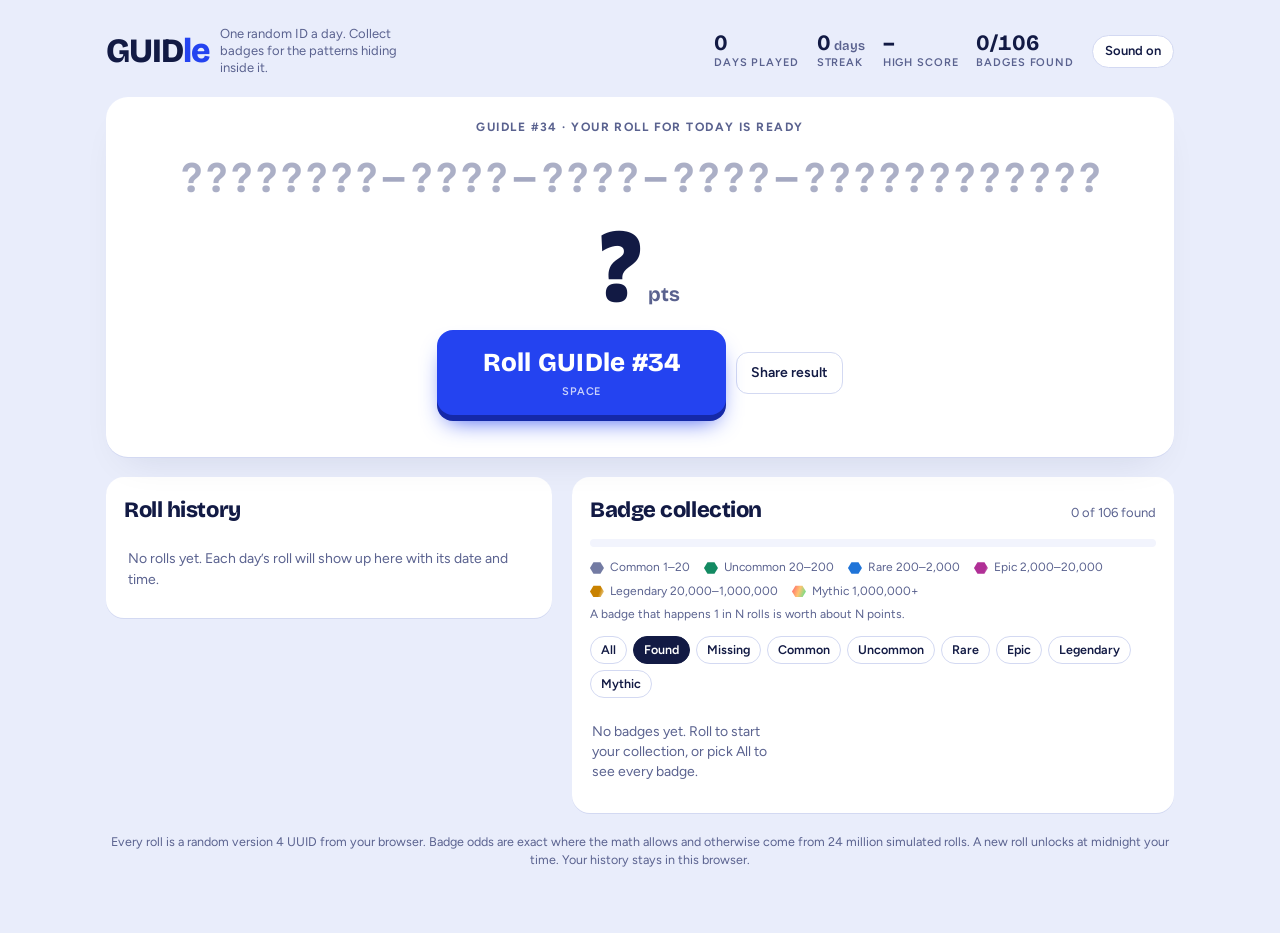
==== commit 55563d41: "Update GUIDle: payoff sounds, per-rarity badge notes, faster badge reveal Co-Authored-By: Claude Opu" ====
--- a/guidle/index.html
+++ b/guidle/index.html
@@ -131,8 +131,9 @@
 .badge.current { transform: translateY(-2px); }
 .badge .mt { display: flex; flex-wrap: wrap; gap: 4px; align-items: center; margin-top: 5px; font-size: 11px; color: var(--muted); font-weight: 600; text-transform: uppercase; letter-spacing: .06em; }
 .badge .mt code { font-family: var(--mono); font-size: 12px; font-weight: 700; text-transform: none; letter-spacing: 0; color: var(--tc); background: color-mix(in srgb, var(--tc) 18%, transparent); padding: 1px 6px; border-radius: 5px; }
+.share-text { width: min(100%, 520px); font-family: var(--mono); font-size: 12.5px; padding: 10px 12px; border-radius: 10px; border: 1.5px solid var(--line); background: var(--surface-2); color: var(--ink); resize: none; }
 .hint { font-size: 12.5px; color: var(--muted); text-align: center; min-height: 1.2em; }
-.badge.in { animation: badgeIn .75s cubic-bezier(.2, 1.5, .4, 1) both; }
+.badge.in { animation: badgeIn .55s cubic-bezier(.2, 1.5, .4, 1) both; }
 @keyframes badgeIn { 0% { transform: translateY(14px) scale(.6); opacity: 0; } 100% { transform: none; opacity: 1; } }
 .badge .txt { min-width: 0; }
 .badge .nm { font-weight: 700; line-height: 1.2; }
@@ -185,6 +186,7 @@
 .tile .gem { grid-row: span 2; width: 26px; height: 23px; }
 .tile .nm { font-weight: 700; font-size: 14px; line-height: 1.2; }
 .tile .ds { grid-column: 1 / -1; font-size: 12px; color: var(--muted); line-height: 1.3; }
+.tile .ex { display: block; margin-top: 3px; font-size: 11px; font-weight: 700; color: var(--tc); }
 .tile .od { font-size: 11px; color: var(--tc); font-weight: 700; letter-spacing: .02em; font-variant-numeric: tabular-nums; }
 .tile.locked .gem { background: transparent; box-shadow: none; outline: 0; animation: none;
   background-image: repeating-linear-gradient(45deg, color-mix(in srgb, var(--tc) 35%, transparent) 0 3px, transparent 3px 6px); }
@@ -246,6 +248,7 @@
       <button class="roll" id="roll" type="button">Roll<kbd>Space</kbd></button>
       <button class="ghost" id="copy" type="button">Share result</button>
     </div>
+    <textarea class="share-text" id="share-text" rows="4" readonly hidden aria-label="Result to share"></textarea>
     <div class="results" id="results"></div>
     <div class="hint" id="hint">Hover or tap a badge to light up the characters it matched.</div>
   </section>
@@ -408,6 +411,26 @@
   const distinct = s => new Set(s).size;
   const isPal = s => s === [...s].reverse().join('');
   const year = String(new Date().getFullYear());
+  // Doubled characters: runs of exactly two inside a group (55, cc). Returns their indices, two per pair.
+  const pairs = A => memo(A, 'pairs', A => {
+    const idx = [];
+    for (const g of A.groups) { let st = 0; for (let i = 1; i <= g.l; i++) if (i === g.l || g.str[i] !== g.str[st]) { if (i - st === 2) idx.push(g.s + st, g.s + st + 1); st = i; } }
+    return idx;
+  });
+  // Group joins where neighbouring groups meet on the same character (3f-f9).
+  const joins = A => memo(A, 'joins', A => {
+    const idx = [];
+    for (let k = 1; k < 5; k++) { const a = A.groups[k - 1], b = A.groups[k]; if (a.str[a.l - 1] === b.str[0]) idx.push(a.s + a.l - 1, b.s); }
+    return idx;
+  });
+  // Runs of exactly three of the same character, within a group.
+  const triples = A => memo(A, 'triples', A => {
+    const out = [];
+    for (const g of A.groups) { let st = 0; for (let i = 1; i <= g.l; i++) if (i === g.l || g.str[i] !== g.str[st]) { if (i - st === 3) out.push(...rng(g.s + st, 3)); st = i; } }
+    return out;
+  });
+  const midMatches = (A, pred) => midGroups(A).filter(g => pred(g.str));
+  const groupsIdx = gs => gs.flatMap(g => rng(g.s, g.l));
 
   // ---- Exact probabilities where the math is tractable ----
   // A v4 UUID has 30 free hex characters: position 12 is always '4', position 16 is one of 8, 9, a, b.
@@ -419,23 +442,33 @@
     for (let i = 0; i <= 30; i++) { const b = C(30, i) * (6 / 16) ** i * (10 / 16) ** (30 - i); d[i] += b / 2; d[i + 1] += b / 2; }
     return d;
   })();
+  // Distribution of how many independent events happen, given each one's probability.
+  const countDist = ps => ps.reduce((d, p) => d.map((x, k) => x * (1 - p) + (k ? d[k - 1] * p : 0)).concat(d[d.length - 1] * p), [1]);
+  const atLeast = (ps, k) => sum(countDist(ps), k, ps.length);
+  const exactly = (ps, k) => countDist(ps)[k];
   const sum = (a, from, to) => a.slice(from, to + 1).reduce((x, y) => x + y, 0);
   const P_SOLID = 1 / 4096, P_TWO = 1680 / 65536; // per four-character group, same for groups 2, 3 and 4
   const P_SORTED8 = C(23, 8) / 16 ** 8;
+  const P_PAL = 1 / 256; // a middle group is a palindrome (same for all three despite the fixed characters)
+  const P_NUM = [(10 / 16) ** 4, (10 / 16) ** 3, 0.5 * (10 / 16) ** 3], P_LETG = [(6 / 16) ** 4, 0, 0.5 * (6 / 16) ** 3];
+  const P_JOIN = [1 / 16, 1 / 16, 1 / 16, 1 / 16]; // each group join uses different characters, so they're independent
+  // Laddered badges score only their highest rung, so each base badge's odds exclude its extensions.
   const EXACT = {
-    bookends: 1 / 16, freshstart: 1 / 256, strongfinish: 1 / 256,
+    bookends: (1 / 16) * (15 / 16), fullcircle: 1 / 256,
+    freshstart: 1 / 256 - 1 / 4096, cleanslate: 1 / 4096,
+    strongfinish: 1 / 256 - 1 / 4096, grandfinale: 1 / 4096,
     digifirst: (10 / 16) ** 8, letfirst: (6 / 16) ** 8, phonebook: (10 / 16) ** 12,
     hallmirror: 16 ** -4, sorted8: P_SORTED8, twins: 2 / 65536,
     solid: anyOf([P_SOLID, P_SOLID, P_SOLID]),
     twotone: (1 - P_SOLID) ** 3 - (1 - P_SOLID - P_TWO) ** 3, // some group is two-tone and none is solid (solid outranks it)
-    mirror: anyOf([1 / 256, 1 / 256, 1 / 256]),
-    numgroup: anyOf([(10 / 16) ** 4, (10 / 16) ** 3, 0.5 * (10 / 16) ** 3]),
-    letgroup: anyOf([(6 / 16) ** 4, 0, 0.5 * (6 / 16) ** 3]),
+    mirror: exactly([P_PAL, P_PAL, P_PAL], 1), funhouse: atLeast([P_PAL, P_PAL, P_PAL], 2),
+    numgroup: exactly(P_NUM, 1), numbersgame: atLeast(P_NUM, 2),
+    letgroup: exactly(P_LETG, 1), spellchamp: atLeast(P_LETG, 2),
     sorted: anyOf([C(19, 4) / 65536, C(14, 3) / 4096, (C(10, 3) + C(9, 3) + C(8, 3) + C(7, 3)) / 4 / 4096]) * (1 - P_SORTED8),
-    sevens: binomTail(30, 1 / 16, 5),
-    letterlover: sum(LET, 18, 31), digitdiet: sum(LET, 0, 6),
-    handshake: 1 - (15 / 16) ** 4, nozeros: (15 / 16) ** 30,
-    evensteven: 5 / 16, oddcouple: (5 / 16) ** 2, letteropener: (6 / 16) ** 2,
+    sevens: binomTail(30, 1 / 16, 5) - binomTail(30, 1 / 16, 7), jackpot: binomTail(30, 1 / 16, 7),
+    letterlover: sum(LET, 18, 21), letterlegend: sum(LET, 22, 31), digitdiet: sum(LET, 4, 6), digitpurist: sum(LET, 0, 3),
+    handshake: exactly(P_JOIN, 1), chain: exactly(P_JOIN, 2) + exactly(P_JOIN, 3), grouphug: exactly(P_JOIN, 4), nozeros: (15 / 16) ** 30,
+    evensteven: 5 / 16, oddcouple: (5 / 16) ** 2 * (11 / 16), oddsquad: (5 / 16) ** 3, letteropener: (6 / 16) ** 2,
     frontloaded: 8 * (10 / 16) ** 7 * (6 / 16), // exactly seven digits; all eight is Digital Native
     topheavy: (1 / 2) ** 8, alleven: (1 / 2) ** 8, bottomheavy: (1 / 2) ** 12,
   };
@@ -446,7 +479,13 @@
   };
 
   const BADGES = [];
-  const add = (id, name, desc, test, opt = {}) => BADGES.push({ id, name, desc, test, family: opt.family || id, rank: opt.rank || 0, exact: opt.exact, est: opt.est });
+  const add = (id, name, desc, test, opt = {}) => BADGES.push({ id, name, desc, test, family: opt.family || id, rank: opt.rank || 0, exact: opt.exact, est: opt.est, ext: opt.ext });
+  // An extended badge is a stronger version of an existing one. It joins that badge's ladder one rung up,
+  // so a roll scores only the strongest version it earns.
+  const extend = (baseId, id, name, desc, test, rank = 1) => {
+    const base = BADGES.find(b => b.id === baseId);
+    add(id, name, desc, test, { family: base.family, rank: base.rank + rank, ext: baseId });
+  };
 
   // Repeated characters
   add('triple', 'Hat Trick', 'Three of the same character in a row.', A => run(A).len === 3 ? run(A) : null, { family: 'run', rank: 1 });
@@ -504,11 +543,7 @@
   add('letteropener', 'Letter Opener', 'Starts with two letters.', A => !isDigit(A.u[0]) && !isDigit(A.u[1]) ? { idx: [0, 1] } : null);
   add('frontloaded', 'Front-Loaded', 'Seven of the first eight characters are digits.', A => A.groups[0].str.replace(/[a-f]/g, '').length === 7 ? { idx: rng(0, 8).filter(i => isDigit(A.u[i])) } : null, { family: 'front', rank: 1 });
   add('balanced', 'Balanced Books', 'All 32 characters, read as hex values, add up to a multiple of 10.', A => [...A.rawStr].reduce((t, ch) => t + HEX.indexOf(ch), 0) % 10 === 0 ? { idx: [] } : null);
-  add('twinpeaks', 'Twin Peaks', 'Two separate doubled characters, like 55 and cc.', A => {
-    const idx = [];
-    for (const g of A.groups) { let st = 0; for (let i = 1; i <= g.l; i++) if (i === g.l || g.str[i] !== g.str[st]) { if (i - st === 2) idx.push(g.s + st, g.s + st + 1); st = i; } }
-    return idx.length >= 4 ? { idx: idx.slice(0, 4) } : null;
-  });
+  add('twinpeaks', 'Twin Peaks', 'Two separate doubled characters, like 55 and cc.', A => pairs(A).length >= 4 ? { idx: pairs(A).slice(0, 4) } : null);
   add('topheavy', 'Top Heavy', 'Every character in the first group is 8 or higher.', A => /^[89a-f]{8}$/.test(A.groups[0].str) ? { idx: rng(0, 8) } : null);
   add('alleven', 'Even Keel', 'Every character in the first group is even (0, 2, 4 … e).', A => /^[02468ace]{8}$/.test(A.groups[0].str) ? { idx: rng(0, 8) } : null);
   add('bottomheavy', 'Low Profile', 'Every character in the last group is 7 or lower.', A => /^[0-7]{12}$/.test(A.groups[4].str) ? { idx: rng(24, 12) } : null);
@@ -540,6 +575,23 @@
   add('coffee', 'Coffee Break', 'Spells C0FFEE.', spells('coffee'));
   add('office', 'Back to the Office', 'Spells 0FF1CE.', spells('office'));
   add('seafood', 'Catch of the Day', 'Spells 5EAF00D.', spells('seafood'));
+  // Extended badges: stronger versions of the badges above
+  extend('twinpeaks', 'triplethreat', 'Triple Threat', 'Three separate doubled characters, like 55, cc and ee.', A => pairs(A).length >= 6 ? { idx: pairs(A).slice(0, 6) } : null);
+  extend('twinpeaks', 'pairparade', 'Pair Parade', 'Four or more separate doubled characters.', A => pairs(A).length >= 8 ? { idx: pairs(A) } : null, 2);
+  extend('triple', 'doublehat', 'Double Hat Trick', 'Two separate runs of three of the same character, and nothing longer.', A => run(A).len === 3 && triples(A).length >= 6 ? { idx: triples(A) } : null, 0.5);
+  extend('handshake', 'chain', 'Chain Reaction', 'Two or three of the group joins meet on the same character.', A => joins(A).length >= 4 && joins(A).length < 8 ? { idx: joins(A) } : null);
+  extend('handshake', 'grouphug', 'Group Hug', 'All four group joins meet on the same character.', A => joins(A).length === 8 ? { idx: joins(A) } : null, 2);
+  extend('bookends', 'fullcircle', 'Full Circle', 'The first two characters mirror the last two, like 3f…f3.', A => A.u[0] === A.u[35] && A.u[1] === A.u[34] ? { idx: [0, 1, 34, 35] } : null);
+  extend('freshstart', 'cleanslate', 'Clean Slate', 'Begins with 000.', A => A.u.startsWith('000') ? { idx: [0, 1, 2] } : null);
+  extend('strongfinish', 'grandfinale', 'Grand Finale', 'Ends with fff.', A => A.u.endsWith('fff') ? { idx: [33, 34, 35] } : null);
+  extend('sevens', 'jackpot', 'Jackpot', 'Seven or more 7s anywhere in the ID.', A => (counts(A)['7'] || 0) >= 7 ? { idx: A.raw.filter(i => A.u[i] === '7') } : null);
+  extend('mirror', 'funhouse', 'Funhouse', 'Two or more four-character groups read the same backwards.', A => { const m = midMatches(A, isPal); return m.length >= 2 ? { idx: groupsIdx(m) } : null; });
+  extend('numgroup', 'numbersgame', 'Numbers Game', 'Two or more four-character groups made only of digits.', A => { const m = midMatches(A, allDigits); return m.length >= 2 ? { idx: groupsIdx(m) } : null; });
+  extend('letgroup', 'spellchamp', 'Spelling Champ', 'Two four-character groups made only of letters.', A => { const m = midMatches(A, allLetters); return m.length >= 2 ? { idx: groupsIdx(m) } : null; });
+  extend('binary', 'machinecode', 'Machine Code', 'Seven or more characters in a row using only 0 and 1.', A => binRun(A).len >= 7 ? binRun(A) : null);
+  extend('oddcouple', 'oddsquad', 'Odd Squad', 'Starts with three odd digits.', A => [0, 1, 2].every(i => '13579'.includes(A.u[i])) ? { idx: [0, 1, 2] } : null);
+  extend('letterlover', 'letterlegend', 'Letter Legend', 'At least 22 of the 32 characters are letters.', A => letters(A) >= 22 ? { idx: A.raw.filter(i => !isDigit(A.u[i])) } : null);
+  extend('digitdiet', 'digitpurist', 'Digit Purist', 'Three or fewer letters in the whole ID.', A => letters(A) <= 3 ? { idx: A.raw.filter(i => isDigit(A.u[i])) } : null);
   // Consolation (awarded only when nothing else hits)
   // Openers: exactly one per roll, so every roll earns at least one badge.
   const OPENERS = { 0: 'Ground Zero', 1: 'Number One', 2: 'Two’s Company', 3: 'Third Time’s the Charm', 4: 'Four-Leaf Clover', 5: 'Take Five', 6: 'Sixth Sense', 7: 'Lucky Number Seven',
@@ -622,7 +674,7 @@
 
 </script>
 <script>
-GUIDLE.applyOdds({"triple":{"p":0.07501354166666667,"m":"sim"},"quad":{"p":0.003797875,"m":"sim"},"five":{"p":0.00016533333333333333,"m":"sim"},"six":{"p":0.000008958333333333334,"m":"sim"},"stepup":{"p":0.06712645833333333,"m":"sim"},"stepdown":{"p":0.06702025,"m":"sim"},"stairs":{"p":0.006360875,"m":"sim"},"escalator":{"p":0.00026116666666666665,"m":"sim"},"racecar":{"p":0.04614179166666667,"m":"sim"},"reflect":{"p":0.0020399583333333333,"m":"sim"},"mirror":{"p":0.011673033237457275,"m":"exact"},"hallmirror":{"p":0.0000152587890625,"m":"exact"},"dejavu":{"p":0.044781458333333336,"m":"sim"},"echo":{"p":0.0015522083333333334,"m":"sim"},"twins":{"p":0.000030517578125,"m":"exact"},"numgroup":{"p":0.4376646247692406,"m":"exact"},"digifirst":{"p":0.023283064365386963,"m":"exact"},"phonebook":{"p":0.003552713678800501,"m":"exact"},"letgroup":{"p":0.04562115669250488,"m":"exact"},"letfirst":{"p":0.0003910660743713379,"m":"exact"},"sorted":{"p":0.15817134259266566,"m":"exact"},"sorted8":{"p":0.00011416012421250343,"m":"exact"},"twotone":{"p":0.07491265387216117,"m":"exact"},"solid":{"p":0.0007322430756175891,"m":"exact"},"fullhouse":{"p":0.074438375,"m":"sim"},"picky":{"p":0.0016585416666666667,"m":"sim"},"letterlover":{"p":0.017873096228278557,"m":"exact"},"digitdiet":{"p":0.02222124259620201,"m":"exact"},"numcrunch":{"p":0.07925908333333333,"m":"sim"},"spreadsheet":{"p":0.012987625,"m":"sim"},"letstreak":{"p":0.035661625,"m":"sim"},"wordsalad":{"p":0.004770958333333334,"m":"sim"},"binary":{"p":0.00052025,"m":"sim"},"sevens":{"p":0.03670208669486749,"m":"exact"},"freshstart":{"p":0.00390625,"m":"exact"},"strongfinish":{"p":0.00390625,"m":"exact"},"handshake":{"p":0.2275238037109375,"m":"exact"},"nozeros":{"p":0.14425746361116484,"m":"exact"},"evensteven":{"p":0.3125,"m":"exact"},"oddcouple":{"p":0.09765625,"m":"exact"},"letteropener":{"p":0.140625,"m":"exact"},"frontloaded":{"p":0.11175870895385742,"m":"exact"},"balanced":{"p":0.10001858333333333,"m":"sim"},"twinpeaks":{"p":0.46188454166666665,"m":"sim"},"topheavy":{"p":0.00390625,"m":"exact"},"alleven":{"p":0.00390625,"m":"exact"},"bottomheavy":{"p":0.000244140625,"m":"exact"},"bookends":{"p":0.0625,"m":"exact"},"answer":{"p":0.15038633333333334,"m":"sim"},"ok200":{"p":0.004886125,"m":"sim"},"notfound":{"p":0.008754958333333333,"m":"sim"},"teapot":{"p":0.008709125,"m":"sim"},"secret":{"p":0.004863625,"m":"sim"},"pi":{"p":0.004864333333333333,"m":"sim"},"pimaster":{"p":0.000012375,"m":"sim"},"elite":{"p":0.0002255,"m":"sim"},"fib":{"p":0.00022875,"m":"sim"},"year":{"p":0.000228375,"m":"sim"},"word3":{"p":0.16128895833333334,"m":"sim"},"word4":{"p":0.009462333333333333,"m":"sim"},"word5":{"p":0.000149125,"m":"sim"},"word6":{"p":0.000005416666666666667,"m":"sim"},"code":{"p":0.00022520833333333334,"m":"sim"},"cafe":{"p":0.00023041666666666667,"m":"sim"},"food":{"p":0.000221875,"m":"sim"},"boss":{"p":0.00029516666666666667,"m":"sim"},"data":{"p":0.00022420833333333334,"m":"sim"},"idea":{"p":0.00022945833333333333,"m":"sim"},"taco":{"p":0.00023216666666666665,"m":"sim"},"decaf":{"p":0.00001175,"m":"sim"},"coffee":{"p":5.960464477539062e-7,"m":"estimate"},"office":{"p":5.960464477539062e-7,"m":"estimate"},"seafood":{"p":2.9802322387695312e-8,"m":"estimate"},"open0":{"p":0.0625,"m":"exact"},"open1":{"p":0.0625,"m":"exact"},"open2":{"p":0.0625,"m":"exact"},"open3":{"p":0.0625,"m":"exact"},"open4":{"p":0.0625,"m":"exact"},"open5":{"p":0.0625,"m":"exact"},"open6":{"p":0.0625,"m":"exact"},"open7":{"p":0.0625,"m":"exact"},"open8":{"p":0.0625,"m":"exact"},"open9":{"p":0.0625,"m":"exact"},"opena":{"p":0.0625,"m":"exact"},"openb":{"p":0.0625,"m":"exact"},"openc":{"p":0.0625,"m":"exact"},"opend":{"p":0.0625,"m":"exact"},"opene":{"p":0.0625,"m":"exact"},"openf":{"p":0.0625,"m":"exact"},"average":{"p":0.02829125,"m":"sim"}});
+GUIDLE.applyOdds({"triple":{"p":0.072672125,"m":"sim"},"quad":{"p":0.003811375,"m":"sim"},"five":{"p":0.00016920833333333333,"m":"sim"},"six":{"p":0.000008666666666666666,"m":"sim"},"stepup":{"p":0.06706795833333333,"m":"sim"},"stepdown":{"p":0.06692825,"m":"sim"},"stairs":{"p":0.006383416666666667,"m":"sim"},"escalator":{"p":0.000258875,"m":"sim"},"racecar":{"p":0.04623879166666667,"m":"sim"},"reflect":{"p":0.0020424166666666668,"m":"sim"},"mirror":{"p":0.011627376079559326,"m":"exact"},"hallmirror":{"p":0.0000152587890625,"m":"exact"},"dejavu":{"p":0.044753916666666664,"m":"sim"},"echo":{"p":0.0015680833333333334,"m":"sim"},"twins":{"p":0.000030517578125,"m":"exact"},"numgroup":{"p":0.3610778949223459,"m":"exact"},"digifirst":{"p":0.023283064365386963,"m":"exact"},"phonebook":{"p":0.003552713678800501,"m":"exact"},"letgroup":{"p":0.045099735260009766,"m":"exact"},"letfirst":{"p":0.0003910660743713379,"m":"exact"},"sorted":{"p":0.15817134259266566,"m":"exact"},"sorted8":{"p":0.00011416012421250343,"m":"exact"},"twotone":{"p":0.07491265387216117,"m":"exact"},"solid":{"p":0.0007322430756175891,"m":"exact"},"fullhouse":{"p":0.07436079166666666,"m":"sim"},"picky":{"p":0.0016424583333333332,"m":"sim"},"letterlover":{"p":0.017682525453965522,"m":"exact"},"digitdiet":{"p":0.02175926015079212,"m":"exact"},"numcrunch":{"p":0.07944225,"m":"sim"},"spreadsheet":{"p":0.013006166666666666,"m":"sim"},"letstreak":{"p":0.03556633333333333,"m":"sim"},"wordsalad":{"p":0.004762666666666667,"m":"sim"},"binary":{"p":0.0005131666666666667,"m":"sim"},"sevens":{"p":0.03459158624713827,"m":"exact"},"freshstart":{"p":0.003662109375,"m":"exact"},"strongfinish":{"p":0.003662109375,"m":"exact"},"handshake":{"p":0.20599365234375,"m":"exact"},"nozeros":{"p":0.14425746361116484,"m":"exact"},"evensteven":{"p":0.3125,"m":"exact"},"oddcouple":{"p":0.067138671875,"m":"exact"},"letteropener":{"p":0.140625,"m":"exact"},"frontloaded":{"p":0.11175870895385742,"m":"exact"},"balanced":{"p":0.09997708333333333,"m":"sim"},"twinpeaks":{"p":0.27627725,"m":"sim"},"topheavy":{"p":0.00390625,"m":"exact"},"alleven":{"p":0.00390625,"m":"exact"},"bottomheavy":{"p":0.000244140625,"m":"exact"},"bookends":{"p":0.05859375,"m":"exact"},"answer":{"p":0.15033804166666667,"m":"sim"},"ok200":{"p":0.004867541666666667,"m":"sim"},"notfound":{"p":0.008747375,"m":"sim"},"teapot":{"p":0.008746625,"m":"sim"},"secret":{"p":0.0048815,"m":"sim"},"pi":{"p":0.004837916666666667,"m":"sim"},"pimaster":{"p":0.000011208333333333334,"m":"sim"},"elite":{"p":0.00022904166666666667,"m":"sim"},"fib":{"p":0.00022570833333333332,"m":"sim"},"year":{"p":0.00022654166666666667,"m":"sim"},"word3":{"p":0.1613295,"m":"sim"},"word4":{"p":0.009474875,"m":"sim"},"word5":{"p":0.00014733333333333333,"m":"sim"},"word6":{"p":0.000005041666666666667,"m":"sim"},"code":{"p":0.00023091666666666668,"m":"sim"},"cafe":{"p":0.00022670833333333335,"m":"sim"},"food":{"p":0.000230375,"m":"sim"},"boss":{"p":0.00029229166666666667,"m":"sim"},"data":{"p":0.00023408333333333332,"m":"sim"},"idea":{"p":0.00022875,"m":"sim"},"taco":{"p":0.00022741666666666667,"m":"sim"},"decaf":{"p":0.000010291666666666667,"m":"sim"},"coffee":{"p":5.960464477539062e-7,"m":"estimate"},"office":{"p":5.960464477539062e-7,"m":"estimate"},"seafood":{"p":2.9802322387695312e-8,"m":"estimate"},"triplethreat":{"p":0.13220908333333334,"m":"sim"},"pairparade":{"p":0.053277791666666664,"m":"sim"},"doublehat":{"p":0.002444625,"m":"sim"},"chain":{"p":0.021514892578125,"m":"exact"},"grouphug":{"p":0.0000152587890625,"m":"exact"},"fullcircle":{"p":0.00390625,"m":"exact"},"cleanslate":{"p":0.000244140625,"m":"exact"},"grandfinale":{"p":0.000244140625,"m":"exact"},"jackpot":{"p":0.0021105004477292226,"m":"exact"},"funhouse":{"p":0.00004565715789794922,"m":"exact"},"numbersgame":{"p":0.07658672984689474,"m":"exact"},"spellchamp":{"p":0.0005214214324951172,"m":"exact"},"machinecode":{"p":0.000006541666666666667,"m":"sim"},"oddsquad":{"p":0.030517578125,"m":"exact"},"letterlegend":{"p":0.0001905707743130312,"m":"exact"},"digitpurist":{"p":0.0004619824454098882,"m":"exact"},"open0":{"p":0.0625,"m":"exact"},"open1":{"p":0.0625,"m":"exact"},"open2":{"p":0.0625,"m":"exact"},"open3":{"p":0.0625,"m":"exact"},"open4":{"p":0.0625,"m":"exact"},"open5":{"p":0.0625,"m":"exact"},"open6":{"p":0.0625,"m":"exact"},"open7":{"p":0.0625,"m":"exact"},"open8":{"p":0.0625,"m":"exact"},"open9":{"p":0.0625,"m":"exact"},"opena":{"p":0.0625,"m":"exact"},"openb":{"p":0.0625,"m":"exact"},"openc":{"p":0.0625,"m":"exact"},"opend":{"p":0.0625,"m":"exact"},"opene":{"p":0.0625,"m":"exact"},"openf":{"p":0.0625,"m":"exact"},"average":{"p":0.028278458333333333,"m":"sim"}});
 (function () {
   const G = GUIDLE;
   const $ = s => document.querySelector(s);
@@ -632,7 +684,7 @@
   const reduced = matchMedia('(prefers-reduced-motion: reduce)').matches;
   const KEY = 'guidle:daily';
   const SITE = 'https://cariehl.github.io/guidle/';
-  const rank = G.makeRanker({"rolls":8000000,"dense":[0,0,0,278940,106262,171343,130592,155725,197616,132552,258120,161948,192036,181140,204989,142718,237236,164584,189949,168061,166401,140730,147960,182728,125314,172489,137953,128735,121796,132084,112868,115093,119223,101402,93746,98445,314948,78564,91112,73155,72073,68259,64045,55422,61493,55361,51894,49429,47049,40237,40552,40723,33988,36452,33211,29839,28076,34400,24732,30512,25664,25400,21528,24417,23337,19584,22942,18960,17626,17264,18881,14576,17216,15264,13587,12752,13222,11185,10745,12554,11383,10002,11088,9513,8263,9977,8936,9114,8035,9037,6737,7815,7898,7003,7003,6761,6243,5619,5776,5199,5905,5076,8219,4432,8188,5317,5069,6300,5460,6099,4687,12122,4626,13254,7875,9998,8065,8930,8859,6906,10626,7409,8576,8193,8808,7443,9587,7232,8198,7449,7113,6595,6494,7206,5908,7261,6168,5685,5782,5545,5059,5227,5050,4424,4302,4247,3821,3647,3728,3350,3273,3121,3050,2715,2768,2386,2507,2285,2182,1946,1869,2987,1746,3083,2070,2251,2018,2524,2468,2431,2946,2435,2376,2384,2515,1859,2657,2114,2120,2030,2152,1835,1781,2009,1556,1724,1638,1532,1320,1517,1393,1351,1298,1230,1054,1185,1253,1037,1027,978,887,1330,913,2149,1060,1801,1560,1135,1415,1317,1608,2491,1829,4194,2104,3407,2870,2474,3160,2978,3446,2703,3489,2935,2938,2982,3382,2502,3245,2740,2472,2507,2636,2543,2161,2859,2132,2320,2261,2155,1999,2093,2143,1793,1874,1830,1698,1564,1761,1340,1511,1394,1301,1225,1295,1190,1081,1129,1087,1011,942,3743,866,6723,1746,4577,2496,3397,3242,3895,4956,3099,4618,3510,3702,2991,4770,2766,4086,3026,3253,2559,3235,3168,2487,3600,2474,2593,2483,2797,2142,2855,2362,2167,2244,2158,2255,2192,2265,2013,1918,1897,1686,1721,1905,1561,1714,1540,1413,1367,1380,1394,1250,1272,1224,1081,1079,1168,953,1258,908,1081,856,1057,866,969,949,816,824,755,724,718,772,686,672,597,620,554,581,601,512,582,522,490,488,482,513,504,485,458,409,490,399,413,479,395,378,384,429,349,489,405,468,445,420,429,364,488,395,393,395,467,315,558,375,482,368,393,357,375,414,325,377,366,392,326,335,308,330,301,298,266,270,266,226,258,245,235,211,181,233,213,200,237,191,280,214,277,302,197,266,254,217,237,286,306,230,278,226,247,270,233,230,262,233,252,233,243,217,247,255,193,218,188,188,192,247,185,182,168,161,174,159,137,136,123,116,113,131,103,115,125,120,102,117,76,101,81,95,79,65,109,77,117,83,98,104,78,66,82,84,102,82,267,86,197,152,149,142,177,156,130,203,125,154,127,143,103,163,113,106,516,117,638,284,462,358,401,495,336,568,380,448,429,468,314,500,364,407,361,398,336,337,359,309,357,337,326,272,294,294,297,278,345,248,298,228,271,247,254,244,216,222,185,208,177,205,179,187,152,164,136,151,157,132,129,132,131,117,146,96,115,111,118,99,111,110,93,87,77,95,87,94,93,76,85,85,74,69,71,65,71,57,58,58,64,57,57,61,51,37,64,45,52,59,46,50,49,53,30,45,43,45,34,35,31,38,34,40,35,36,109,27,224,90,165,118,150,189,127,305,114,267,188,232,181,265,232,209,229,193,164,186,250,169,240,201,213,203,188,224,181,255,159,193,205,182,170,192,179,152,588,161,614,340,428,352,410,467,295,582,419,462,402,396,345,445,346,335,349,359,286,299,336,250,303,264,232,256,232,243,215,236,224,183,171,152,170,155,146,141,131,131,152,128,111,127,91,121,106,95,82,82,85,75,77,70,81,95,71,84,78,52,63,75,57,59,67,57,60,67,65,57,67,48,48,56,58,59,45,46,62,65,56,41,48,52,42,38,36,43,44,44,44,38,47,40,35,52,44,43,40,38,22,34,49,30,28,29,28,23,52,34,62,46,57,44,43,31,30,46,42,37,36,32,47,51,29,46,35,28,41,20,28,23,30,27,20,23,30,27,33,14,26,25,17,22,25,25,22,19,20,13,13,27,10,21,18,16,18,22,13,13,17,14,12,19,12,13,13,19,14,16,12,12,12,20,14,12,10,12,9,14,11,15,14,16,12,14,12,10,15,13,7,7,15,6,13,18,14,5,7,12,11,10,8,7,10,3,7,10,18,10,11,8,8,13,13,9,8,16,17,8,18,13,12,10,14,13,12,21,12,11,11,17,16,24,16,19,16,18,10,15,14,13,10,14,14,11,12,13,17,13,18,18,13,6,12,12,14,9,11,13,16,16,19,9,8,15,12,13,17,12,22,9,17,12,8,10,22,10,10,12,8,6,13,15,11,9,10,10,8,3,4,5,6,9,8,8,8,2,6,6,10,8,11,6,6,7,5,8,5,7,5,5,0,3,5,5,9,8,7,4,7,5,5,7,7,5,8,4,2,3,4,3,5,4,3,3,1,3,2,3,5,4,2,2,3,4,4,3,1,4,3,4,5,1,2,4,3,4,6,1,3,1,4,4,2,1,2,6,3,1,2,1,4,2,7,3,3,5,5,1,1,3,4,3,5,3,3,7,0,2,4,1,2,3,2,1,3,4,1,5,3,4,1,4,0,3,4,2,2,1,4,5,1,1,3,2,3,3,0,2,2,1,3,2,2,2,0,1,0,4,1,1,3,1,2,3,3,0,3,1,3,1,0,1,1,1,2,2,1,0,4,1,2,0,1,2,2,2,2,1,2,0,4,6,2,2,1,4,2,2,0,1,0,0,1,1,4,1,1,2,1,0,3,2,3,1,3,0,3,3,3,3,6,2,5,8,2,6,5,4,1,2,6,3,5,4,1,4,5,1,3,2,2,1,2,3,3,3,0,3,2,5,1,4,2,3,2,3,2,0,1,3,3,2,0,2,2,0,0,1,2,3,2,0,1,0,3,1,1,2,1,1,0,1,1,1,0,1,0,1,1,0,0,2,3,1,0,1,0,0,0,0,0,0,1,2,0,1,1,1,0,0,0,1,0,1,1,1,0,0,1,0,0,0,1,1,1,0,2,2,1,0,1,6,1,1,2,6,0,0,2,2,3,3,1,3,2,1,1,2,3,1,4,2,2,1,0,4,1,2,4,0,1,1,2,1,1,1,1,1,2,0,0,0,2,0,1,0,1,1,0,0,0,1,1,0,0,1,0,0,1,0,0,2,0,0,2,0,0,0,0,0,2,1,0,0,1,2,0,2,0,0,0,1,0,0,0,1,0,1,0,1,1,0,0,0,1,0,1,0,0,0,1,0,0,0,0,0,0,1,1,0,0,0,0,0,1,1,0,2,0,0,0,0,0,0,1,0,1,0,0,0,1,2,0,0,1,0,0,1,0,0,0,0,0,0,0,0,1,0,0,0,0,0,1,0,1,0,0,1,2,0,0,0,0,1,0,0,1,0,0,1,0,0,0,0,1,1,0,1,0,1,3,0,1,0,0,0,0,0,0,1,0,0,0,0,0,1,0,0,0,0,0,0,0,0,0,0,0,0,0,1,0,0,1,0,1,0,0,0,0,0,0,0,0,0,0,0,0,1,0,0,0,0,1,0,0,0,0,0,0,1,0,0,0,0,0,0,0,0,0,0,0,0,0,0,0,0,0,0,0,0,0,0,1,0,0,1,0,0,1,0,0,0,0,0,0,0,0,0,0,2,0,0,0,0,1,0,0,0,0,0,1,0,0,0,0,0,0,0,0,0,0,0,0,0,0,0,1,0,0,0,0,0,0,0,0,0,0,0,0,0,0,0,0,0,0,0,0,0,0,0,0,0,0,0,0,0,0,0,1,0,0,0,0,0,0,0,0,0,0,0,0,0,0,0,0,0,0,0,0,0,0,0,0,0,0,0,0,0,0,0,0,0,0,0,0,0,0,0,0,0,0,0,0,0,0,0,0,0,0,0,0,0,0,0,0,0,0,0,0,0,0,0,0,0,0,0,0,0,0,0,0,0,0,0,0,0,0,0,0,0,0,0,0,0,0,0,0,0,0,0,0,0,0,0,0,0,0,0,1,0,0,0,0,0,0,0,0,0,0,0,0,0,0,0,0,0,0,0,0,0,0,0,0,0,0,0,0,0,0,0,0,0,0,0,0,0,0,0,0,0,0,0,0,0,0,0,0,0,0,0,0,0,0,0,0,0,0,0,0,0,0,0,1,0,0,0,0,0,0,0,229,0,167,133,79,70,76,172,29,140,116,57,89,157,63,113,111,81,59,79,124,51,176,81,98,89,97,118,73,101,77,95,88,62,54,74,77,58,65,46,60,41,46,45,56,52,32,35,51,37,45,31,34,40,30,32,24,31,33,30,34,35,25,36,19,23,17,26,18,14,16,18,15,15,13,8,14,16,20,13,12,9,16,15,13,13,23,12,18,9,10,12,7,14,5,3,3,8,8,6,5,8,6,6,8,7,9,5,6,7,19,9,7,5,7,4,6,13,1,8,4,2,6,9,3,8,4,5,4,6,4,8,7,10,10,9,1,2,4,2,3,3,4,5,2,5,16,1,34,5,20,16,27,18,55,27,39,38,40,55,52,53,38,61,41,59,37,58,50,45,77,52,60,47,68,29,80,58,59,57,49,57,54,62,42,45,38,39,32,55,33,44,36,28,36,34,33,31,38,32,24,28,23,19,21,20,20,25,25,18,29,14,19,17,20,8,20,14,12,13,15,8,9,12,16,12,11,16,11,6,7,9,11,14,6,8,10,8,16,8,11,20,15,9,11],"log":{"330":327,"331":180,"332":106,"333":288,"334":192,"335":76,"336":26,"337":36,"338":52,"339":14,"340":20,"341":7,"342":5,"343":3,"344":4,"345":2,"346":2,"348":427,"349":1826,"350":463,"351":122,"352":64,"353":50,"354":1832,"355":390,"356":94,"357":115,"358":1751,"359":156,"360":55,"361":75,"362":17,"363":4,"364":7957,"365":5208,"366":4184,"367":676,"368":200,"369":92,"370":50,"371":35,"372":14,"373":3,"374":2,"375":1,"377":41,"378":851,"379":86,"380":69,"381":50,"382":826,"383":140,"384":40,"385":6,"386":4,"387":15,"388":6,"389":58,"390":62,"391":22,"392":14,"393":5,"394":581,"395":233,"396":49,"397":18,"398":5,"401":1,"402":4,"404":74,"405":9,"407":1,"409":3,"410":6,"411":3,"412":3,"417":10,"418":2,"419":1,"423":3,"425":2,"452":209,"453":7,"482":148,"483":1,"484":1,"490":108,"491":9,"493":1,"496":74,"497":2,"498":3,"504":66,"505":3,"507":5,"508":1,"524":2,"525":33,"526":1,"607":10,"770":1}});
+  const rank = G.makeRanker({"rolls":8000000,"dense":[0,0,0,0,230079,93588,61691,130606,221120,99129,121988,214733,130935,108127,206727,160591,139760,160575,168811,149316,133988,159503,134506,167424,128252,132440,148195,129006,116272,130885,130627,105759,113739,119366,105274,92086,331915,98022,89042,85686,87385,79323,75426,76277,73544,65590,63470,72173,59028,54488,60262,57873,47695,48687,52294,43337,42065,44836,42735,36716,39040,36362,34439,33770,33604,32565,29644,27919,27045,27684,24541,23885,24222,23204,19499,20506,20267,18015,17392,17957,17605,14964,15411,14489,13942,13036,13559,12657,11484,11091,11436,11561,9629,10376,9755,9392,8977,8998,8586,7934,9032,7793,7137,8285,8079,6691,7441,8390,7207,6165,7217,12936,5961,6769,13734,8000,7003,9356,10969,8127,8133,10485,8496,7466,9822,8435,7821,8546,8285,8116,6908,7704,7128,7624,6554,6454,6952,6900,5646,6106,6286,5515,5398,5508,5569,4651,5453,4733,4362,4391,4411,3992,4048,3833,3703,3386,3425,3636,2975,3058,3073,3966,2588,2630,3810,2620,2799,3180,3280,2495,3280,3215,2454,2685,3148,2660,2244,2900,2483,2209,2416,2330,1981,2416,2030,1948,1895,2028,1669,1830,1759,1506,1679,1557,1530,1416,1501,1366,1242,1360,1276,1643,1217,1138,1538,1628,1105,1240,1665,1404,1346,2828,1489,1169,3306,2379,1562,2384,3505,2110,2447,3302,2559,2359,3053,2962,2392,2754,2857,2639,2506,2736,2427,2972,2359,2476,2703,2375,2262,2353,2394,2130,2239,2235,2041,1835,2061,2046,1856,1651,1732,1754,1721,1534,1588,1514,1396,1471,1401,1255,1317,3962,1148,1129,3935,2273,1710,2528,4003,2114,2364,4820,2644,2229,4052,4607,2898,3045,4496,3908,3159,3795,3802,3453,3524,3626,3430,3313,3339,3159,3715,2860,2922,3465,3018,2726,3161,3214,2592,2772,2746,2676,2444,2625,2563,2323,2308,2339,2137,1983,2115,2073,1930,1749,1908,1660,1727,1682,1721,1552,1487,1579,1462,1303,1341,1417,1237,1205,1199,1152,1077,1109,1115,1007,1008,929,980,830,859,831,832,697,762,771,635,660,760,740,588,624,672,620,524,626,542,533,543,529,543,431,479,598,489,479,521,559,456,477,514,466,409,587,452,392,520,449,442,437,500,379,434,478,395,419,451,437,388,421,390,419,389,351,340,351,333,349,317,304,299,283,290,275,226,286,307,245,223,397,239,247,265,529,228,236,597,324,296,399,468,307,378,538,340,363,512,383,349,552,417,407,539,472,369,634,505,427,518,593,415,449,592,424,428,490,416,373,468,402,424,374,414,348,393,415,304,394,353,337,280,353,327,327,347,304,325,282,257,234,277,264,248,415,252,219,476,361,265,368,568,388,363,459,480,376,463,494,380,476,468,458,423,924,411,468,889,538,528,703,802,606,630,809,636,627,700,668,634,684,667,597,596,621,567,606,569,501,581,492,473,498,520,489,449,457,481,429,410,407,419,390,375,364,334,356,406,358,328,354,301,302,263,302,249,260,260,239,247,247,253,215,259,217,208,221,228,229,189,220,172,162,194,161,163,163,155,145,161,132,127,134,148,139,132,121,108,118,91,122,128,110,107,108,87,82,103,112,96,103,90,98,108,83,81,84,66,84,85,75,80,77,64,79,74,64,92,56,78,61,74,66,62,146,47,67,136,115,95,110,208,123,111,212,200,114,154,198,172,182,195,179,159,204,199,209,167,175,223,196,184,178,221,584,187,231,586,284,293,431,534,306,380,508,375,328,457,401,394,390,439,377,371,415,355,374,310,296,341,315,290,288,283,278,243,275,254,243,249,242,211,210,204,190,162,167,200,177,172,158,170,135,169,152,150,147,151,127,118,127,140,111,140,119,118,106,119,115,109,111,111,90,105,106,91,82,79,78,82,82,97,84,65,82,61,73,84,64,69,70,62,62,59,77,59,58,55,76,57,65,69,53,73,56,54,65,55,49,47,37,55,57,50,93,42,58,67,45,60,60,56,57,48,77,48,56,62,52,46,47,51,42,52,58,51,58,41,47,38,50,50,45,51,48,34,40,33,42,46,33,41,30,43,31,25,30,36,26,34,34,31,21,30,30,30,18,13,22,16,28,25,20,38,34,15,22,22,17,18,11,20,17,17,23,15,24,21,18,22,9,14,9,11,11,24,8,17,3,19,15,7,11,14,12,13,11,15,14,5,12,11,12,17,12,10,23,18,19,11,2,12,14,14,17,9,8,13,12,18,14,12,7,18,13,6,12,13,10,12,9,17,12,8,17,13,7,13,12,8,8,24,16,7,10,15,14,12,15,7,18,15,14,17,17,19,27,18,19,16,22,22,15,22,23,12,22,15,17,27,27,23,20,20,14,21,26,14,19,14,21,17,19,19,14,17,22,23,13,17,23,20,10,14,10,11,11,6,8,12,11,7,8,10,13,16,11,9,11,10,11,10,7,6,11,9,4,7,9,6,8,8,10,6,10,9,16,9,9,4,6,7,9,9,10,8,7,5,6,6,8,2,4,6,4,7,4,12,8,11,2,7,5,5,6,5,5,7,5,4,3,11,6,5,6,3,4,3,3,1,2,2,3,3,6,6,5,5,2,4,4,6,4,5,3,4,9,4,3,8,5,2,1,7,2,8,2,4,3,2,10,4,3,4,6,4,5,4,6,3,5,6,7,8,7,9,3,4,5,6,4,6,5,4,3,4,6,2,10,4,6,4,8,1,3,4,4,3,4,1,3,3,4,7,7,4,5,4,4,5,1,4,7,3,4,6,1,1,5,3,2,6,6,2,4,11,4,7,5,5,3,2,6,7,8,5,3,4,2,6,5,7,6,5,8,6,4,11,6,5,10,8,6,7,7,6,6,4,4,5,6,11,3,8,3,8,5,4,6,5,9,5,2,8,2,4,2,1,3,5,4,5,3,6,1,4,5,6,7,3,4,3,4,8,2,3,6,3,3,3,3,1,6,0,4,2,3,2,2,4,0,3,4,4,2,1,3,1,1,0,2,4,0,1,0,0,3,2,2,2,1,0,1,4,0,1,2,0,1,1,2,2,0,1,4,3,4,0,0,0,1,0,0,1,0,1,1,2,1,1,1,1,1,1,2,3,0,1,2,1,1,2,1,3,4,2,0,1,4,1,1,2,1,2,5,1,0,2,2,2,4,0,2,1,0,1,0,1,0,1,2,1,3,0,2,2,3,0,2,4,4,0,2,1,1,0,1,4,2,1,0,1,1,0,1,0,1,2,1,0,1,1,1,1,0,2,0,1,2,2,1,0,1,2,1,1,0,0,0,1,0,0,0,0,0,0,0,1,0,4,0,0,0,0,0,0,1,0,0,2,0,0,0,0,5,0,0,0,0,1,1,1,0,1,1,1,2,0,0,0,0,1,1,1,0,0,1,0,1,0,0,1,0,0,0,0,0,2,0,0,2,0,0,0,1,0,1,1,0,1,1,0,0,2,0,2,2,0,0,0,0,0,1,1,0,0,1,0,0,0,1,0,0,0,0,1,0,1,0,0,0,1,1,0,0,0,1,1,0,0,1,1,0,0,0,1,0,0,0,2,0,0,0,0,0,0,1,1,0,0,0,0,0,0,0,0,0,1,0,0,0,0,1,0,0,1,1,0,0,0,0,1,1,0,1,0,0,0,0,0,0,0,0,0,0,0,0,0,0,0,0,0,0,0,0,0,1,0,0,0,0,0,0,0,1,0,0,0,0,0,1,0,0,0,0,0,0,0,0,1,0,0,0,0,0,0,1,0,0,1,1,1,0,2,0,0,1,0,0,1,0,0,0,0,0,0,0,0,0,0,1,0,1,0,2,0,0,0,1,0,1,1,0,0,1,0,0,0,0,1,0,0,0,0,0,1,0,0,0,0,1,0,0,2,0,0,0,0,0,0,0,0,0,0,1,0,0,0,0,0,0,0,0,0,0,0,0,1,0,0,0,1,0,0,0,0,0,0,0,0,0,0,0,0,0,0,0,0,0,0,0,0,0,0,0,0,0,0,0,0,0,0,0,0,0,0,0,0,0,0,0,0,0,0,0,0,0,0,0,0,0,0,0,0,0,0,0,0,0,0,0,0,0,0,0,0,0,0,0,0,0,0,0,0,0,0,1,1,0,0,0,0,0,0,0,0,0,0,0,0,0,0,0,0,0,0,0,0,0,0,0,0,0,0,0,0,0,0,0,0,0,0,0,0,0,0,0,0,0,0,1,1,0,0,0,0,1,0,0,225,1,0,96,90,43,40,141,63,53,140,80,46,99,85,75,53,95,64,123,81,47,171,106,66,79,139,78,92,132,81,77,117,79,68,75,73,76,73,59,64,63,58,42,53,60,62,66,51,31,55,41,37,33,46,37,32,34,28,31,23,40,21,30,27,38,18,23,25,25,14,15,25,18,10,19,20,11,16,18,14,21,17,17,13,8,14,14,14,11,9,16,12,11,18,14,11,12,9,10,10,11,9,13,7,12,10,7,6,9,11,9,4,6,8,7,12,8,16,7,9,4,5,11,4,3,7,11,4,8,5,2,5,10,3,4,10,8,8,1,4,5,7,5,3,30,3,4,54,27,10,36,51,25,49,56,40,29,73,72,55,55,94,61,70,106,60,91,83,79,84,73,78,90,74,87,87,83,65,78,102,85,90,78,92,87,79,85,66,63,71,83,71,75,72,65,69,54,74,47,60,68,50,43,51,54,55,51,57,75,50,53,39,51,48,26,51,40,38,41,35,24,33,62,31,38,30,29,31,54,49,33,45,33,42,29,38,39,35,23,36,33,32,30],"log":{"330":978,"331":396,"332":232,"333":426,"334":439,"335":577,"336":996,"337":858,"338":224,"339":120,"340":239,"341":541,"342":146,"343":68,"344":62,"345":48,"346":66,"347":72,"348":305,"349":1862,"350":596,"351":156,"352":83,"353":40,"354":1526,"355":649,"356":126,"357":86,"358":31,"359":1705,"360":216,"361":2547,"362":603,"363":211,"364":9244,"365":7074,"366":1424,"367":573,"368":254,"369":122,"370":76,"371":333,"372":524,"373":331,"374":112,"375":52,"376":50,"377":866,"378":147,"379":107,"380":84,"381":39,"382":57,"383":941,"384":80,"385":73,"386":43,"387":15,"388":22,"389":121,"390":14,"391":40,"392":43,"393":17,"394":539,"395":201,"396":89,"397":22,"398":10,"399":8,"400":7,"401":3,"403":1,"404":39,"405":47,"406":2,"407":6,"408":4,"409":1,"410":7,"411":21,"412":16,"413":1,"416":13,"417":12,"418":1,"419":2,"422":1,"423":1,"431":2,"434":330,"435":5,"437":53,"438":5,"439":1,"440":2,"441":1,"442":1,"444":1,"452":218,"453":21,"455":3,"457":1,"474":1,"481":93,"482":153,"483":1,"484":4,"494":80,"495":15,"496":1,"501":70,"502":4,"503":10,"507":36,"508":20,"509":4,"511":2,"517":50,"518":2,"519":2,"520":1,"527":1,"530":38,"607":9,"770":1}});
   // GUIDle #0 is 2 November 2026 (launch day); days follow the player's local calendar.
   const dayKey = d => `${d.getFullYear()}-${String(d.getMonth() + 1).padStart(2, '0')}-${String(d.getDate()).padStart(2, '0')}`;
   const dayNum = d => Math.round((new Date(d.getFullYear(), d.getMonth(), d.getDate()) - new Date(2026, 10, 2)) / 864e5);
@@ -675,10 +727,145 @@
     g.gain.setValueAtTime(.0001, t); g.gain.exponentialRampToValueAtTime(vol, t + .006); g.gain.exponentialRampToValueAtTime(.0001, t + dur);
     o.connect(g).connect(c.destination); o.start(t); o.stop(t + dur + .03);
   }
+  // Payoff sounds: a lock-in hit when the ID finishes rolling, then a crowd that reacts to the rating.
+  // Everything is synthesized from noise and oscillators and goes through one bus, so muting cuts it off mid-cheer.
+  let busIn = null, noiseBuf = null;
+  function bus(c) {
+    if (!busIn) {
+      busIn = c.createGain(); const comp = c.createDynamicsCompressor();
+      comp.threshold.value = -18; comp.knee.value = 12; comp.ratio.value = 6;
+      busIn.connect(comp).connect(c.destination);
+    }
+    busIn.gain.setValueAtTime(S.muted ? 0 : 1, c.currentTime);
+    return busIn;
+  }
+  function noiseSrc(c) {
+    if (!noiseBuf) { const n = c.sampleRate * 2; noiseBuf = c.createBuffer(1, n, c.sampleRate); const d = noiseBuf.getChannelData(0); for (let i = 0; i < n; i++) d[i] = Math.random() * 2 - 1; }
+    const s = c.createBufferSource(); s.buffer = noiseBuf; s.loop = true; return s;
+  }
+  const rnd = (a, b) => a + Math.random() * (b - a);
+  // Routes a node to the bus, panned when the browser supports it.
+  function toBus(c, node, pan = 0) {
+    if (pan && c.createStereoPanner) { const p = c.createStereoPanner(); p.pan.value = pan; node.connect(p).connect(bus(c)); }
+    else node.connect(bus(c));
+  }
+  // One hand clap: filtered noise with a few quick re-strikes, the way a real clap smears.
+  function clap(c, t, vol, pan, freq, soft) {
+    const s = noiseSrc(c), f = c.createBiquadFilter(), g = c.createGain();
+    f.type = 'bandpass'; f.frequency.value = freq; f.Q.value = soft ? 1.6 : 0.9;
+    g.gain.setValueAtTime(0.0001, t);
+    for (let k = 0; k < 3; k++) { const tk = t + k * 0.007; g.gain.setValueAtTime(vol * (k === 2 ? 1 : 0.6), tk); g.gain.exponentialRampToValueAtTime(vol * 0.12, tk + 0.006); }
+    g.gain.setValueAtTime(vol, t + 0.021); g.gain.exponentialRampToValueAtTime(0.0001, t + 0.021 + (soft ? 0.05 : 0.09));
+    s.connect(f).connect(g); toBus(c, g, pan);
+    s.start(t, Math.random() * 1.5); s.stop(t + 0.16);
+  }
+  // A crowd clapping: each person joins a little late, claps at their own pace, and the last few trail off.
+  function applause(c, t, dur, people, vol, opt = {}) {
+    const rate = opt.rate || [3.6, 5.4];
+    for (let p = 0; p < people; p++) {
+      const hz = rnd(rate[0], rate[1]), pan = rnd(-0.8, 0.8), freq = rnd(opt.lo || 900, opt.hi || 2200), pv = vol * rnd(0.5, 1);
+      const start = t + rnd(0, opt.join ?? 0.35), end = t + dur - rnd(0, dur * 0.35);
+      for (let tc = start; tc < end; tc += (1 / hz) * rnd(0.88, 1.12)) {
+        const fade = Math.min(1, (tc - t) / 0.25, (t + dur - tc) / (dur * 0.45));
+        clap(c, tc, pv * Math.max(0.08, fade), pan, freq, opt.soft);
+      }
+    }
+  }
+  // The roar under a cheering crowd: band-passed noise that swells in and dies away.
+  function roar(c, t, dur, vol, freq = 650) {
+    const s = noiseSrc(c), f = c.createBiquadFilter(), f2 = c.createBiquadFilter(), g = c.createGain();
+    f.type = 'bandpass'; f.frequency.setValueAtTime(freq * 0.8, t); f.frequency.linearRampToValueAtTime(freq * 1.3, t + dur * 0.4); f.frequency.linearRampToValueAtTime(freq, t + dur); f.Q.value = 0.8;
+    f2.type = 'lowpass'; f2.frequency.value = 2600;
+    g.gain.setValueAtTime(0.0001, t); g.gain.exponentialRampToValueAtTime(vol, t + 0.35); g.gain.setValueAtTime(vol, t + dur * 0.45); g.gain.exponentialRampToValueAtTime(0.0001, t + dur);
+    s.connect(f).connect(f2).connect(g); toBus(c, g);
+    s.start(t, Math.random()); s.stop(t + dur + 0.05);
+  }
+  // A "woo!": a buzzy voice that slides up and back down through vowel formants.
+  function woo(c, t, vol, pitch, pan) {
+    const dur = rnd(0.55, 0.9), o = c.createOscillator(), lfo = c.createOscillator(), lg = c.createGain(), g = c.createGain();
+    o.type = 'sawtooth';
+    o.frequency.setValueAtTime(pitch * 0.75, t); o.frequency.exponentialRampToValueAtTime(pitch * 1.3, t + dur * 0.35); o.frequency.exponentialRampToValueAtTime(pitch * 0.85, t + dur);
+    lfo.frequency.value = rnd(5, 7); lg.gain.value = pitch * 0.03; lfo.connect(lg).connect(o.frequency);
+    g.gain.setValueAtTime(0.0001, t); g.gain.exponentialRampToValueAtTime(vol, t + 0.06); g.gain.setValueAtTime(vol, t + dur * 0.6); g.gain.exponentialRampToValueAtTime(0.0001, t + dur);
+    for (const [fq, q, a] of [[rnd(380, 520), 6, 1], [rnd(900, 1200), 8, 0.5], [2600, 10, 0.15]]) {
+      const bp = c.createBiquadFilter(), ag = c.createGain(); bp.type = 'bandpass'; bp.frequency.value = fq; bp.Q.value = q; ag.gain.value = a;
+      o.connect(bp).connect(ag).connect(g);
+    }
+    toBus(c, g, pan);
+    o.start(t); lfo.start(t); o.stop(t + dur + 0.05); lfo.stop(t + dur + 0.05);
+  }
+  // A two-finger stadium whistle.
+  function whistle(c, t, vol, pan) {
+    const o = c.createOscillator(), lfo = c.createOscillator(), lg = c.createGain(), g = c.createGain(), base = rnd(2000, 2600), dur = rnd(0.5, 0.8);
+    o.type = 'sine'; o.frequency.setValueAtTime(base * 0.7, t); o.frequency.exponentialRampToValueAtTime(base * 1.2, t + 0.12); o.frequency.exponentialRampToValueAtTime(base, t + dur);
+    lfo.frequency.value = 9; lg.gain.value = 40; lfo.connect(lg).connect(o.frequency);
+    g.gain.setValueAtTime(0.0001, t); g.gain.exponentialRampToValueAtTime(vol, t + 0.04); g.gain.setValueAtTime(vol, t + dur * 0.7); g.gain.exponentialRampToValueAtTime(0.0001, t + dur);
+    o.connect(g); toBus(c, g, pan); o.start(t); lfo.start(t); o.stop(t + dur + 0.05); lfo.stop(t + dur + 0.05);
+  }
+  // One cricket: bursts of three or four fast pulses on a high, pure tone.
+  function cricket(c, t, dur, freq, vol, pan, every) {
+    const o = c.createOscillator(), g = c.createGain(); o.type = 'sine'; o.frequency.value = freq;
+    g.gain.setValueAtTime(0.0001, t);
+    for (let tc = t; tc < t + dur; tc += every * rnd(0.9, 1.1)) {
+      for (let k = 0; k < 4; k++) { const tp = tc + k * 0.032; g.gain.setValueAtTime(0.0001, tp); g.gain.exponentialRampToValueAtTime(vol, tp + 0.004); g.gain.exponentialRampToValueAtTime(0.0001, tp + 0.022); }
+    }
+    o.connect(g); toBus(c, g, pan); o.start(t); o.stop(t + dur + 0.2);
+  }
+  // Someone in the back clears their throat.
+  function cough(c, t, vol) {
+    for (const [dt, v] of [[0, 1], [0.2, 0.7]]) {
+      const s = noiseSrc(c), f = c.createBiquadFilter(), g = c.createGain(), tt = t + dt;
+      f.type = 'bandpass'; f.frequency.value = 450; f.Q.value = 1.2;
+      g.gain.setValueAtTime(0.0001, tt); g.gain.exponentialRampToValueAtTime(vol * v, tt + 0.015); g.gain.exponentialRampToValueAtTime(0.0001, tt + 0.16);
+      s.connect(f).connect(g); toBus(c, g, -0.4); s.start(tt, Math.random()); s.stop(tt + 0.2);
+    }
+  }
+  // How the crowd reacts to each rating. Bottom rolls (the ones shown as "Bottom X%") get crickets.
+  const CROWD = {
+    bottom:    { crickets: true },
+    common:    { people: 4,  dur: 2.4, vol: 0.13, golf: true },
+    uncommon:  { people: 10, dur: 2.8, vol: 0.11 },
+    rare:      { people: 16, dur: 3.2, vol: 0.10, roar: 0.05, woos: 2 },
+    epic:      { people: 22, dur: 3.8, vol: 0.10, roar: 0.09, woos: 5, whistles: 1 },
+    legendary: { people: 28, dur: 4.6, vol: 0.11, roar: 0.14, woos: 9, whistles: 3 },
+    mythic:    { people: 34, dur: 6.0, vol: 0.12, roar: 0.20, woos: 14, whistles: 5 },
+  };
+  function crowd(kind) {
+    if (S.muted) return; const c = actx(); if (!c) return;
+    const r = CROWD[kind]; if (!r) return; const t = c.currentTime + 0.05;
+    if (r.crickets) {
+      cricket(c, t + 0.3, 2.6, 4400, 0.035, -0.5, 0.55);
+      cricket(c, t + 0.55, 2.2, 4750, 0.025, 0.6, 0.62);
+      cough(c, t + 2.2, 0.12);
+      return;
+    }
+    if (r.golf) applause(c, t + 0.15, r.dur, r.people, r.vol, { rate: [2.1, 2.7], lo: 1800, hi: 2600, soft: true, join: 0.6 });
+    else applause(c, t, r.dur, r.people, r.vol);
+    if (r.roar) roar(c, t, r.dur, r.roar);
+    for (let i = 0; i < (r.woos || 0); i++) woo(c, t + rnd(0.1, r.dur * 0.6), rnd(0.05, 0.09), rnd(220, 520), rnd(-0.8, 0.8));
+    for (let i = 0; i < (r.whistles || 0); i++) whistle(c, t + rnd(0.2, r.dur * 0.5), 0.035, rnd(-0.7, 0.7));
+  }
+  // The ID is in: a low thump, a snap, and a bright chord. Bigger when the reel teased a big roll.
+  function lockIn(big) {
+    if (S.muted) return; const c = actx(); if (!c) return; const t = c.currentTime;
+    const o = c.createOscillator(), g = c.createGain();
+    o.type = 'sine'; o.frequency.setValueAtTime(170, t); o.frequency.exponentialRampToValueAtTime(48, t + 0.22);
+    g.gain.setValueAtTime(0.0001, t); g.gain.exponentialRampToValueAtTime(0.35, t + 0.008); g.gain.exponentialRampToValueAtTime(0.0001, t + 0.3);
+    o.connect(g); toBus(c, g); o.start(t); o.stop(t + 0.35);
+    const s = noiseSrc(c), f = c.createBiquadFilter(), sg = c.createGain();
+    f.type = 'highpass'; f.frequency.value = 2500;
+    sg.gain.setValueAtTime(0.0001, t); sg.gain.exponentialRampToValueAtTime(0.12, t + 0.003); sg.gain.exponentialRampToValueAtTime(0.0001, t + 0.07);
+    s.connect(f).connect(sg); toBus(c, sg); s.start(t); s.stop(t + 0.1);
+    [523.25, 659.25, 783.99, 1046.5].forEach((n, i) => { tone(n, 0.45, 'triangle', 0.045, 0.02 + i * 0.035); tone(n * 2, 0.3, 'sine', 0.012, 0.02 + i * 0.035); });
+    if (big) [1318.5, 1568, 2093].forEach((n, i) => tone(n, 0.6, 'sine', 0.03, 0.18 + i * 0.06));
+  }
+
   const NOTES = [523.25, 587.33, 659.25, 783.99, 880, 1046.5, 1174.66, 1318.5, 1568];
+  const TIER_NOTE = [0, 2, 3, 5, 7, 8]; // common C5 … mythic G6
   const sfx = {
     tick: k => tone(260 + k * 16, .035, 'square', .018),
-    badge: (tier, i) => { const n = NOTES[Math.min(NOTES.length - 1, i)]; const ti = tierIdx(tier);
+    // Each rarity has its own note, so a badge sounds the same however many came before it.
+    badge: tier => { const ti = tierIdx(tier), n = NOTES[TIER_NOTE[ti]];
       tone(n, .14, 'triangle', .07); tone(n * 1.5, .12, 'sine', .03, .03);
       if (ti >= 2) { tone(n * 2, .2, 'triangle', .04, .07); }
       if (ti >= 3) { tone(n * 2.5, .3, 'sine', .04, .12); tone(n * 3, .35, 'sine', .03, .18); } },
@@ -686,6 +873,7 @@
     fanfare: () => { [523.25, 659.25, 783.99, 1046.5].forEach((n, i) => tone(n, .22, 'square', .04, i * .11));
       [1046.5, 1318.5, 1568].forEach(n => tone(n, .7, 'triangle', .035, .5)); tone(130.8, .8, 'sawtooth', .025, .5); },
     whoosh: () => tone(180, .25, 'sawtooth', .02, 0, 3),
+    lockIn, crowd,
   };
 
   // ---------- particles ----------
@@ -766,7 +954,7 @@
     if (segs) { mt.append('Matched'); for (const sg of segs) { const c = document.createElement('code'); c.textContent = sg; mt.append(c); } }
     else mt.textContent = 'Matched the whole ID';
     d.querySelector('.txt').appendChild(mt);
-    d.title = `${TIER_NAME[b.tier]} · ${oddsText(b)} (${METHOD[b.method]})`;
+    d.title = `${TIER_NAME[b.tier]} · ${oddsText(b)} (${METHOD[b.method]})` + (b.ext ? ` · extends ${G.BY_ID[b.ext].name}` : '');
     d._h = h;
     const on = () => { if (!revealing) focusChars(h.idx, b.tier); };
     const off = () => { if (!revealing) focusChars(pinned ? pinned._h.idx : null, pinned ? pinned._h.b.tier : null); };
@@ -921,13 +1109,16 @@
     await reel(u, topI >= 3);
     reeling = false; updateRollBtn();
     if (token !== rollToken) return;
+    await wait(reduced ? 30 : 450); // a beat of silence before the ID lands
+    if (token !== rollToken) return;
+    sfx.lockIn(topI >= 3);
     await wait(reduced ? 30 : 650);
     if (token !== rollToken) return;
 
     // One badge at a time: spotlight its characters, then show the card that explains them.
     let running = 0, prevCard = null;
     for (let i = 0; i < sorted.length; i++) {
-      if (i) await wait(reduced ? 30 : 1250);
+      if (i) await wait(reduced ? 30 : 875);
       if (token !== rollToken) return;
       const h = sorted[i], card = badgeCard(h, newIds.has(h.b.id), true);
       if (prevCard) prevCard.classList.remove('current');
@@ -935,20 +1126,22 @@
       focusChars(h.idx, h.b.tier);
       for (const p of h.idx) { const el = chEls[p]; if (el) { el.classList.remove('pop'); void el.offsetWidth; el.style.animationDelay = '0ms'; el.classList.add('pop'); } }
       resultsEl.appendChild(card);
-      running += h.b.points; setScore(running, true); sfx.badge(h.b.tier, i);
+      running += h.b.points; setScore(running, true); sfx.badge(h.b.tier);
       const ti = tierIdx(h.b.tier);
       requestAnimationFrame(() => { const r = rectOf(card); const col = css(`--t-${h.b.tier}`);
         burst(r.left + 24, r.top + r.height / 2, 6 + ti * 10, [col, css('--sun')], { speed: 3 + ti * 1.5, size: 5, decay: .03, gravity: .05, shape: ti >= 2 ? 'spark' : 'hex' }); });
       if (ti >= 3) { stage.classList.remove('shake'); void stage.offsetWidth; stage.classList.add('shake'); flash(); }
     }
-    await wait(reduced ? 30 : 1300);
+    await wait(reduced ? 30 : 910);
     if (token !== rollToken) return;
     if (prevCard) prevCard.classList.remove('current');
     revealing = false; focusChars(null); highlight(res, true); setScore(sc.total, true);
     await wait(reduced ? 30 : 1100 * PACE);
     if (token !== rollToken) return;
     const rt = showRating(sc.total, true); const rti = tierIdx(rt.tier);
-    sfx.badge(rt.tier, 4 + rti);
+    const low = rt.f > 0.70; // the rolls shown as "Bottom X%"
+    if (!low) sfx.badge(rt.tier);
+    sfx.crowd(low ? 'bottom' : rt.tier);
     if (rti >= 3) { flash(); confetti(rti >= 4); }
 
     await wait(reduced ? 30 : 1400 * PACE);
@@ -1014,6 +1207,7 @@
       d.querySelector('.od').textContent = `${oddsText(b)} · ${METHOD[b.method]}` + (got ? ` · ×${fmt(got)}` : '');
       d.title = `${TIER_NAME[b.tier]} · worth ${fmt(b.points)} pts`;
       d.querySelector('.ds').textContent = b.desc;
+      if (b.ext) { const ex = document.createElement('span'); ex.className = 'ex'; ex.textContent = `Extends ${G.BY_ID[b.ext].name}`; d.querySelector('.ds').appendChild(ex); }
       box.appendChild(d);
     }
     if (!list.length) { const e = document.createElement('div'); e.className = 'empty'; e.textContent = filter === 'found' ? 'No badges yet. Roll to start your collection, or pick All to see every badge.' : 'Nothing here yet.'; box.appendChild(e); }
@@ -1040,15 +1234,42 @@
       e.preventDefault(); roll();
     }
   });
-  $('#mute').addEventListener('click', () => { S.muted = !S.muted; save(); renderStats(); if (!S.muted) sfx.chime(); });
+  $('#mute').addEventListener('click', () => { S.muted = !S.muted; save(); renderStats(); if (ac && busIn) busIn.gain.setValueAtTime(S.muted ? 0 : 1, ac.currentTime); if (!S.muted) sfx.chime(); });
   function toast(msg) { const t = $('#toast'); t.textContent = msg; t.classList.add('show'); clearTimeout(toast.h); toast.h = setTimeout(() => t.classList.remove('show'), 1800); }
+  const SQUARE = { common: '⬜', uncommon: '🟩', rare: '🟦', epic: '🟪', legendary: '🟨', mythic: '🟥' };
+  // Map ASCII letters and digits to Unicode Mathematical Sans-Serif Bold / Monospace.
+  const restyle = (str, upper, lower, digit) => [...str].map(ch => {
+    const c = ch.codePointAt(0);
+    if (c >= 65 && c <= 90) return String.fromCodePoint(upper + c - 65);
+    if (c >= 97 && c <= 122) return String.fromCodePoint(lower + c - 97);
+    if (c >= 48 && c <= 57) return String.fromCodePoint(digit + c - 48);
+    return ch;
+  }).join('');
+  const bold = str => restyle(str, 0x1D5D4, 0x1D5EE, 0x1D7EC);
+  const mono = str => restyle(str, 0x1D670, 0x1D68A, 0x1D7F6);
   $('#copy').addEventListener('click', () => {
-    if (!current || !current.n) { toast('Roll first, then share your result.'); return; }
+    if (!current) { toast('Roll first, then share your result.'); return; } // day #0 is a real day, so test for a roll, not a truthy number
     const rt = ratingOf(current.sc.total), best = sortByTier(current.res).pop().b;
     const tierName = rt.tier[0].toUpperCase() + rt.tier.slice(1);
-    const text = `GUIDle #${current.n} · ${tierName} roll · ${rt.top}\n${fmt(current.sc.total)} pts from ${current.res.length} ${current.res.length === 1 ? 'badge' : 'badges'}, best: ${best.name} (${oddsText(best)})\n${current.u}\n${SITE}`;
-    const fallback = () => { const r = document.createRange(); r.selectNodeContents(uuidEl); const s = getSelection(); s.removeAllRanges(); s.addRange(r); toast('Selected. Press Ctrl+C to copy.'); };
-    try { navigator.clipboard.writeText(text).then(() => toast('Copied to clipboard'), fallback); } catch (e) { fallback(); }
+    // Plain text can't carry color, so the share uses colored squares (one per badge, by rarity)
+    // and Unicode bold / monospace letters for emphasis.
+    const n = current.res.length;
+    const text = [
+      `${bold('GUIDle #' + current.n)} ${SQUARE[rt.tier]} ${bold(tierName + ' roll')} · ${rt.top}`,
+      mono(current.u),
+      sortByTier(current.res).map(h => SQUARE[h.b.tier]).join(''),
+      `✨ ${bold(fmt(current.sc.total))} pts from ${n} ${n === 1 ? 'badge' : 'badges'}`,
+      `🏅 Best: ${best.name} (${oddsText(best)})`,
+      '',
+      SITE,
+    ].join('\n');
+    const box = $('#share-text');
+    const fallback = () => {
+      box.value = text; box.hidden = false; box.focus(); box.select();
+      let ok = false; try { ok = document.execCommand('copy'); } catch (e) {}
+      if (ok) { box.hidden = true; toast('Copied to clipboard'); } else toast('Copy the text below to share it.');
+    };
+    try { navigator.clipboard.writeText(text).then(() => { box.hidden = true; toast('Copied to clipboard'); }, fallback); } catch (e) { fallback(); }
   });
   function renderAll() { renderStats(); renderHistory(false); renderCollection(); }
 
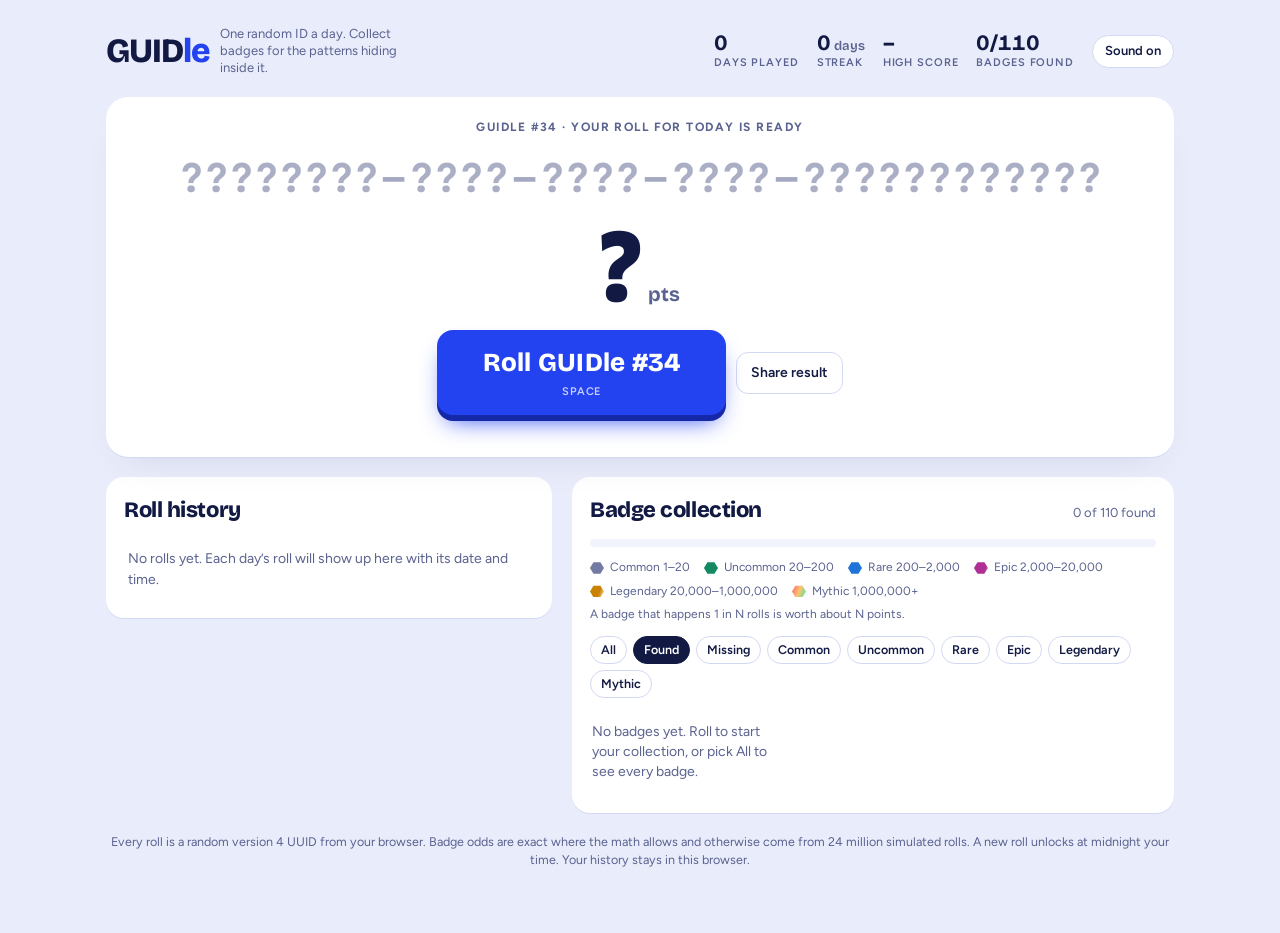
==== commit 9ed8be8a: "GUIDle: let 4 stand in for A in words; add Access Granted, Team Offsite, Source of Truth and Dead Be" ====
--- a/guidle/index.html
+++ b/guidle/index.html
@@ -205,6 +205,27 @@
   padding: 8px 14px; border-radius: 10px; font-size: 13px; font-weight: 600; transition: .25s; z-index: 60; pointer-events: none; }
 .toast.show { opacity: 1; transform: translate(-50%, 0); }
 
+/* Site links (Back / Commentary): only on cariehl.github.io, or with ?site for a local preview */
+.site { display: flex; flex-wrap: wrap; gap: 8px; margin-bottom: -8px; }
+.site[hidden], .site [hidden] { display: none; }
+.site a.iconbtn { text-decoration: none; color: inherit; display: inline-flex; align-items: center; }
+dialog.commentary { border: 0; padding: 0; border-radius: 18px; background: var(--surface); color: var(--ink); width: min(800px, calc(100% - 32px)); max-height: calc(100% - 48px);
+  box-shadow: 0 24px 60px -20px var(--shadow); }
+dialog.commentary[open] { display: flex; flex-direction: column; }
+dialog.commentary::backdrop { background: rgba(8, 12, 40, .6); }
+.commentary .body { overflow-y: auto; padding: 24px 28px; font-size: 16px; line-height: 1.6; }
+.commentary .body > :first-child { margin-top: 0; }
+.commentary .body h1, .commentary .body h2, .commentary .body h3 { font-family: var(--display); line-height: 1.2; margin: 18px 0 6px; }
+.commentary .body a { color: var(--accent); }
+.commentary .body img { display: block; max-width: 100%; max-height: 70vh; margin: 12px auto; border-radius: 10px; }
+.commentary .body figure { margin: 16px 0; }
+.commentary .body figcaption { text-align: center; font-size: .9em; font-style: italic; color: var(--muted); }
+.commentary .body blockquote { margin: 10px 0; padding: 4px 14px; border-left: 3px solid var(--line); color: var(--muted); }
+.commentary .body code { font-family: var(--mono); font-size: .88em; background: var(--surface-2); padding: 1px 5px; border-radius: 4px; }
+.commentary .body pre { background: var(--surface-2); padding: 10px 12px; overflow-x: auto; border-radius: 8px; white-space: pre-wrap; }
+.commentary .foot { padding: 12px 28px 18px; display: flex; justify-content: flex-end; border-top: 1px solid var(--line); }
+@media (max-width: 520px) { .commentary .body { padding: 18px 16px; } .commentary .foot { padding: 10px 16px 14px; } }
+
 @media (max-width: 520px) {
   .brand .tag { display: none; }
   .roll { font-size: 22px; padding: 12px 34px 14px; }
@@ -221,6 +242,10 @@
 
 <canvas id="fx" aria-hidden="true"></canvas>
 <div class="wrap">
+  <nav class="site" id="site" hidden aria-label="Site">
+    <a class="iconbtn" href="../" title="Back to cariehl.github.io">← Back</a>
+    <button class="iconbtn" id="btn-commentary" type="button" hidden>📝 Commentary</button>
+  </nav>
   <header class="top">
     <div class="brand">
       <h1>GUID<span>le</span></h1>
@@ -275,24 +300,29 @@
   <footer>Every roll is a random version 4 UUID from your browser. Badge odds are exact where the math allows and otherwise come from 24 million simulated rolls. A new roll unlocks at midnight your time. Your history stays in this browser.</footer>
 </div>
 <div class="toast" id="toast" role="status"></div>
+<dialog class="commentary" id="commentary" aria-label="Commentary"><div class="body" id="commentary-body"></div><div class="foot"><button class="iconbtn" id="commentary-close" type="button">Close</button></div></dialog>
 
 <script>
 // GUIDle badge engine. Shared by the game page and the odds simulator.
 (function (root) {
   const HEX = '0123456789abcdef';
   const GROUPS = [[0, 8], [9, 4], [14, 4], [19, 4], [24, 12]]; // [start, length] in the dashed string
-  const LEET = { a: 'a', b: 'b', c: 'c', d: 'd', e: 'e', f: 'f', o: '0', i: '1', l: '1', s: '5', t: '7', g: '9' };
+  // Each letter's hex spellings. Digits stand in for letters hex lacks (0=O, 1=I/L, 5=S, 7=T, 9=G), and 4 can stand in for A.
+  const LEET = { a: 'a4', b: 'b', c: 'c', d: 'd', e: 'e', f: 'f', o: '0', i: '1', l: '1', s: '5', t: '7', g: '9' };
   const WORD_LIST = (
-    'ace add bad bed bee cab dab fab fed ice odd oat tea sea bit bot dot cog dog egg fig log gel bag tab lab lid lot oil old sad set sit toe tie ' +
+    'ace add bad bed bee cab dab dad fab fed ice odd oat tea sea bit bot dot cog dog egg fig log gel bag tab lab lid lot oil old sad set sit toe tie ' +
     'cafe face fade bead deed feed food code boss dice taco toad boat coat data soda idea safe best bold cold gold golf goal good file idle side site seed beef lead load cost list slot test stat edit ' +
-    'decaf toast basic asset salad oasis coast boost staff ideas cable table bagel ' +
-    'coffee office facade decade accede effect access bottle assets cabbage seafood'
+    'call ball bell base case sale deal beat ' +
+    'decaf toast basic asset salad oasis coast boost staff ideas cable table bagel class scale label ' +
+    'coffee office facade decade accede effect access bottle assets offset select cabbage seafood offsite database deadbeef'
   ).split(' ');
+  // Every spelling of every word, e.g. DAD and D4D. A word counts once however it's spelled.
   const WORDS = [];
   for (const w of WORD_LIST) {
-    let e = '', ok = true;
-    for (const ch of w) { if (!(ch in LEET)) { ok = false; break; } e += LEET[ch]; }
-    if (ok) WORDS.push({ w, e });
+    if (![...w].every(ch => ch in LEET)) continue;
+    let enc = [''];
+    for (const ch of w) enc = enc.flatMap(e => [...LEET[ch]].map(x => e + x));
+    for (const e of enc) WORDS.push({ w, e });
   }
 
   const rng = (s, l) => Array.from({ length: l }, (_, k) => s + k);
@@ -382,9 +412,11 @@
 
   const words = A => memo(A, 'words', A => {
     const found = [];
+    const seen = new Set();
     for (const W of WORDS) {
+      if (seen.has(W.w)) continue;
       const p = findInGroups(A, W.e);
-      if (p.length) found.push({ w: W.w, e: W.e, idx: rng(p[0], W.e.length) });
+      if (p.length) { seen.add(W.w); found.push({ w: W.w, e: W.e, idx: rng(p[0], W.e.length) }); }
     }
     found.sort((a, b) => b.e.length - a.e.length);
     return found;
@@ -474,8 +506,11 @@
   };
   // Rough estimates for patterns too rare to simulate well (rounded to 1 / 5 / 10 / 50... million style buckets).
   const EST = {
-    six: 9.5 / 16 ** 5, pimaster: 12 / 16 ** 5, decaf: 12 / 16 ** 5,
-    coffee: 10 / 16 ** 6, office: 10 / 16 ** 6, seafood: 8 / 16 ** 7,
+    // Words: one try per window that fits inside a group (12 for five letters, 10 for six, 8 for seven, 6 for eight),
+    // times the number of spellings (each A doubles them: DECAF and DEC4F).
+    six: 9.5 / 16 ** 5, pimaster: 12 / 16 ** 5, decaf: 24 / 16 ** 5,
+    coffee: 10 / 16 ** 6, office: 10 / 16 ** 6, access: 20 / 16 ** 6, seafood: 16 / 16 ** 7, offsite: 8 / 16 ** 7,
+    deadbeef: 12 / 16 ** 8, database: 24 / 16 ** 8,
   };
 
   const BADGES = [];
@@ -560,7 +595,7 @@
   add('fib', 'Fibonacci Fan', 'Contains 1123, the start of the Fibonacci sequence.', contains('1123'));
   add('year', 'Calendar Roll', `Contains the current year (${year}).`, contains(year));
   // Words
-  add('word3', 'Small Talk', 'Spells a three-letter word. Digits can stand in: 0=O, 1=I/L, 5=S, 7=T, 9=G.', wordTier(3, 3), { family: 'word', rank: 1 });
+  add('word3', 'Small Talk', 'Spells a three-letter word. Digits can stand in: 0=O, 1=I/L, 4=A, 5=S, 7=T, 9=G.', wordTier(3, 3), { family: 'word', rank: 1 });
   add('word4', 'Wordsmith', 'Spells a four-letter word.', wordTier(4, 4), { family: 'word', rank: 2 });
   add('word5', 'Lexicographer', 'Spells a five-letter word.', wordTier(5, 5), { family: 'word', rank: 3 });
   add('word6', 'Hex Poet', 'Spells a word of six letters or more.', wordTier(6, 99), { family: 'word', rank: 4 });
@@ -575,6 +610,10 @@
   add('coffee', 'Coffee Break', 'Spells C0FFEE.', spells('coffee'));
   add('office', 'Back to the Office', 'Spells 0FF1CE.', spells('office'));
   add('seafood', 'Catch of the Day', 'Spells 5EAF00D.', spells('seafood'));
+  add('access', 'Access Granted', 'Spells ACCE55 (or 4CCE55).', spells('access'));
+  add('offsite', 'Team Offsite', 'Spells 0FF517E.', spells('offsite'));
+  add('database', 'Source of Truth', 'Spells DA7ABA5E (4s work for the As too).', spells('database'));
+  add('deadbeef', 'Dead Beef', 'Spells DEADBEEF, the classic debug value (or DE4DBEEF).', spells('deadbeef'));
   // Extended badges: stronger versions of the badges above
   extend('twinpeaks', 'triplethreat', 'Triple Threat', 'Three separate doubled characters, like 55, cc and ee.', A => pairs(A).length >= 6 ? { idx: pairs(A).slice(0, 6) } : null);
   extend('twinpeaks', 'pairparade', 'Pair Parade', 'Four or more separate doubled characters.', A => pairs(A).length >= 8 ? { idx: pairs(A) } : null, 2);
@@ -674,7 +713,7 @@
 
 </script>
 <script>
-GUIDLE.applyOdds({"triple":{"p":0.072672125,"m":"sim"},"quad":{"p":0.003811375,"m":"sim"},"five":{"p":0.00016920833333333333,"m":"sim"},"six":{"p":0.000008666666666666666,"m":"sim"},"stepup":{"p":0.06706795833333333,"m":"sim"},"stepdown":{"p":0.06692825,"m":"sim"},"stairs":{"p":0.006383416666666667,"m":"sim"},"escalator":{"p":0.000258875,"m":"sim"},"racecar":{"p":0.04623879166666667,"m":"sim"},"reflect":{"p":0.0020424166666666668,"m":"sim"},"mirror":{"p":0.011627376079559326,"m":"exact"},"hallmirror":{"p":0.0000152587890625,"m":"exact"},"dejavu":{"p":0.044753916666666664,"m":"sim"},"echo":{"p":0.0015680833333333334,"m":"sim"},"twins":{"p":0.000030517578125,"m":"exact"},"numgroup":{"p":0.3610778949223459,"m":"exact"},"digifirst":{"p":0.023283064365386963,"m":"exact"},"phonebook":{"p":0.003552713678800501,"m":"exact"},"letgroup":{"p":0.045099735260009766,"m":"exact"},"letfirst":{"p":0.0003910660743713379,"m":"exact"},"sorted":{"p":0.15817134259266566,"m":"exact"},"sorted8":{"p":0.00011416012421250343,"m":"exact"},"twotone":{"p":0.07491265387216117,"m":"exact"},"solid":{"p":0.0007322430756175891,"m":"exact"},"fullhouse":{"p":0.07436079166666666,"m":"sim"},"picky":{"p":0.0016424583333333332,"m":"sim"},"letterlover":{"p":0.017682525453965522,"m":"exact"},"digitdiet":{"p":0.02175926015079212,"m":"exact"},"numcrunch":{"p":0.07944225,"m":"sim"},"spreadsheet":{"p":0.013006166666666666,"m":"sim"},"letstreak":{"p":0.03556633333333333,"m":"sim"},"wordsalad":{"p":0.004762666666666667,"m":"sim"},"binary":{"p":0.0005131666666666667,"m":"sim"},"sevens":{"p":0.03459158624713827,"m":"exact"},"freshstart":{"p":0.003662109375,"m":"exact"},"strongfinish":{"p":0.003662109375,"m":"exact"},"handshake":{"p":0.20599365234375,"m":"exact"},"nozeros":{"p":0.14425746361116484,"m":"exact"},"evensteven":{"p":0.3125,"m":"exact"},"oddcouple":{"p":0.067138671875,"m":"exact"},"letteropener":{"p":0.140625,"m":"exact"},"frontloaded":{"p":0.11175870895385742,"m":"exact"},"balanced":{"p":0.09997708333333333,"m":"sim"},"twinpeaks":{"p":0.27627725,"m":"sim"},"topheavy":{"p":0.00390625,"m":"exact"},"alleven":{"p":0.00390625,"m":"exact"},"bottomheavy":{"p":0.000244140625,"m":"exact"},"bookends":{"p":0.05859375,"m":"exact"},"answer":{"p":0.15033804166666667,"m":"sim"},"ok200":{"p":0.004867541666666667,"m":"sim"},"notfound":{"p":0.008747375,"m":"sim"},"teapot":{"p":0.008746625,"m":"sim"},"secret":{"p":0.0048815,"m":"sim"},"pi":{"p":0.004837916666666667,"m":"sim"},"pimaster":{"p":0.000011208333333333334,"m":"sim"},"elite":{"p":0.00022904166666666667,"m":"sim"},"fib":{"p":0.00022570833333333332,"m":"sim"},"year":{"p":0.00022654166666666667,"m":"sim"},"word3":{"p":0.1613295,"m":"sim"},"word4":{"p":0.009474875,"m":"sim"},"word5":{"p":0.00014733333333333333,"m":"sim"},"word6":{"p":0.000005041666666666667,"m":"sim"},"code":{"p":0.00023091666666666668,"m":"sim"},"cafe":{"p":0.00022670833333333335,"m":"sim"},"food":{"p":0.000230375,"m":"sim"},"boss":{"p":0.00029229166666666667,"m":"sim"},"data":{"p":0.00023408333333333332,"m":"sim"},"idea":{"p":0.00022875,"m":"sim"},"taco":{"p":0.00022741666666666667,"m":"sim"},"decaf":{"p":0.000010291666666666667,"m":"sim"},"coffee":{"p":5.960464477539062e-7,"m":"estimate"},"office":{"p":5.960464477539062e-7,"m":"estimate"},"seafood":{"p":2.9802322387695312e-8,"m":"estimate"},"triplethreat":{"p":0.13220908333333334,"m":"sim"},"pairparade":{"p":0.053277791666666664,"m":"sim"},"doublehat":{"p":0.002444625,"m":"sim"},"chain":{"p":0.021514892578125,"m":"exact"},"grouphug":{"p":0.0000152587890625,"m":"exact"},"fullcircle":{"p":0.00390625,"m":"exact"},"cleanslate":{"p":0.000244140625,"m":"exact"},"grandfinale":{"p":0.000244140625,"m":"exact"},"jackpot":{"p":0.0021105004477292226,"m":"exact"},"funhouse":{"p":0.00004565715789794922,"m":"exact"},"numbersgame":{"p":0.07658672984689474,"m":"exact"},"spellchamp":{"p":0.0005214214324951172,"m":"exact"},"machinecode":{"p":0.000006541666666666667,"m":"sim"},"oddsquad":{"p":0.030517578125,"m":"exact"},"letterlegend":{"p":0.0001905707743130312,"m":"exact"},"digitpurist":{"p":0.0004619824454098882,"m":"exact"},"open0":{"p":0.0625,"m":"exact"},"open1":{"p":0.0625,"m":"exact"},"open2":{"p":0.0625,"m":"exact"},"open3":{"p":0.0625,"m":"exact"},"open4":{"p":0.0625,"m":"exact"},"open5":{"p":0.0625,"m":"exact"},"open6":{"p":0.0625,"m":"exact"},"open7":{"p":0.0625,"m":"exact"},"open8":{"p":0.0625,"m":"exact"},"open9":{"p":0.0625,"m":"exact"},"opena":{"p":0.0625,"m":"exact"},"openb":{"p":0.0625,"m":"exact"},"openc":{"p":0.0625,"m":"exact"},"opend":{"p":0.0625,"m":"exact"},"opene":{"p":0.0625,"m":"exact"},"openf":{"p":0.0625,"m":"exact"},"average":{"p":0.028278458333333333,"m":"sim"}});
+GUIDLE.applyOdds({"triple":{"p":0.07269054166666666,"m":"sim"},"quad":{"p":0.0038010416666666665,"m":"sim"},"five":{"p":0.00015929166666666666,"m":"sim"},"six":{"p":0.000008583333333333333,"m":"sim"},"stepup":{"p":0.06695520833333334,"m":"sim"},"stepdown":{"p":0.06702745833333333,"m":"sim"},"stairs":{"p":0.006358541666666667,"m":"sim"},"escalator":{"p":0.00026425,"m":"sim"},"racecar":{"p":0.046137375,"m":"sim"},"reflect":{"p":0.0020473333333333333,"m":"sim"},"mirror":{"p":0.011627376079559326,"m":"exact"},"hallmirror":{"p":0.0000152587890625,"m":"exact"},"dejavu":{"p":0.04470554166666667,"m":"sim"},"echo":{"p":0.0015565,"m":"sim"},"twins":{"p":0.000030517578125,"m":"exact"},"numgroup":{"p":0.3610778949223459,"m":"exact"},"digifirst":{"p":0.023283064365386963,"m":"exact"},"phonebook":{"p":0.003552713678800501,"m":"exact"},"letgroup":{"p":0.045099735260009766,"m":"exact"},"letfirst":{"p":0.0003910660743713379,"m":"exact"},"sorted":{"p":0.15817134259266566,"m":"exact"},"sorted8":{"p":0.00011416012421250343,"m":"exact"},"twotone":{"p":0.07491265387216117,"m":"exact"},"solid":{"p":0.0007322430756175891,"m":"exact"},"fullhouse":{"p":0.07446291666666667,"m":"sim"},"picky":{"p":0.0016462916666666666,"m":"sim"},"letterlover":{"p":0.017682525453965522,"m":"exact"},"digitdiet":{"p":0.02175926015079212,"m":"exact"},"numcrunch":{"p":0.07933575,"m":"sim"},"spreadsheet":{"p":0.013022583333333334,"m":"sim"},"letstreak":{"p":0.035647041666666664,"m":"sim"},"wordsalad":{"p":0.004761958333333333,"m":"sim"},"binary":{"p":0.0005035,"m":"sim"},"sevens":{"p":0.03459158624713827,"m":"exact"},"freshstart":{"p":0.003662109375,"m":"exact"},"strongfinish":{"p":0.003662109375,"m":"exact"},"handshake":{"p":0.20599365234375,"m":"exact"},"nozeros":{"p":0.14425746361116484,"m":"exact"},"evensteven":{"p":0.3125,"m":"exact"},"oddcouple":{"p":0.067138671875,"m":"exact"},"letteropener":{"p":0.140625,"m":"exact"},"frontloaded":{"p":0.11175870895385742,"m":"exact"},"balanced":{"p":0.10000816666666666,"m":"sim"},"twinpeaks":{"p":0.276155375,"m":"sim"},"topheavy":{"p":0.00390625,"m":"exact"},"alleven":{"p":0.00390625,"m":"exact"},"bottomheavy":{"p":0.000244140625,"m":"exact"},"bookends":{"p":0.05859375,"m":"exact"},"answer":{"p":0.150495125,"m":"sim"},"ok200":{"p":0.004874416666666667,"m":"sim"},"notfound":{"p":0.008745416666666667,"m":"sim"},"teapot":{"p":0.008772791666666667,"m":"sim"},"secret":{"p":0.004874666666666667,"m":"sim"},"pi":{"p":0.004872041666666667,"m":"sim"},"pimaster":{"p":0.000011166666666666666,"m":"sim"},"elite":{"p":0.00022458333333333334,"m":"sim"},"fib":{"p":0.00022775,"m":"sim"},"year":{"p":0.00022508333333333332,"m":"sim"},"word3":{"p":0.225221,"m":"sim"},"word4":{"p":0.017477375,"m":"sim"},"word5":{"p":0.0003745,"m":"sim"},"word6":{"p":0.000010541666666666666,"m":"sim"},"code":{"p":0.00022654166666666667,"m":"sim"},"cafe":{"p":0.0004562083333333333,"m":"sim"},"food":{"p":0.00022770833333333334,"m":"sim"},"boss":{"p":0.00029,"m":"sim"},"data":{"p":0.00090825,"m":"sim"},"idea":{"p":0.00045758333333333333,"m":"sim"},"taco":{"p":0.000456375,"m":"sim"},"decaf":{"p":0.000020583333333333333,"m":"sim"},"coffee":{"p":5.960464477539062e-7,"m":"estimate"},"office":{"p":5.960464477539062e-7,"m":"estimate"},"seafood":{"p":5.960464477539063e-8,"m":"estimate"},"access":{"p":0.0000011920928955078125,"m":"estimate"},"offsite":{"p":2.9802322387695312e-8,"m":"estimate"},"database":{"p":5.587935447692871e-9,"m":"estimate"},"deadbeef":{"p":2.7939677238464355e-9,"m":"estimate"},"triplethreat":{"p":0.13222683333333332,"m":"sim"},"pairparade":{"p":0.053322125,"m":"sim"},"doublehat":{"p":0.0024642916666666667,"m":"sim"},"chain":{"p":0.021514892578125,"m":"exact"},"grouphug":{"p":0.0000152587890625,"m":"exact"},"fullcircle":{"p":0.00390625,"m":"exact"},"cleanslate":{"p":0.000244140625,"m":"exact"},"grandfinale":{"p":0.000244140625,"m":"exact"},"jackpot":{"p":0.0021105004477292226,"m":"exact"},"funhouse":{"p":0.00004565715789794922,"m":"exact"},"numbersgame":{"p":0.07658672984689474,"m":"exact"},"spellchamp":{"p":0.0005214214324951172,"m":"exact"},"machinecode":{"p":0.000006125,"m":"sim"},"oddsquad":{"p":0.030517578125,"m":"exact"},"letterlegend":{"p":0.0001905707743130312,"m":"exact"},"digitpurist":{"p":0.0004619824454098882,"m":"exact"},"open0":{"p":0.0625,"m":"exact"},"open1":{"p":0.0625,"m":"exact"},"open2":{"p":0.0625,"m":"exact"},"open3":{"p":0.0625,"m":"exact"},"open4":{"p":0.0625,"m":"exact"},"open5":{"p":0.0625,"m":"exact"},"open6":{"p":0.0625,"m":"exact"},"open7":{"p":0.0625,"m":"exact"},"open8":{"p":0.0625,"m":"exact"},"open9":{"p":0.0625,"m":"exact"},"opena":{"p":0.0625,"m":"exact"},"openb":{"p":0.0625,"m":"exact"},"openc":{"p":0.0625,"m":"exact"},"opend":{"p":0.0625,"m":"exact"},"opene":{"p":0.0625,"m":"exact"},"openf":{"p":0.0625,"m":"exact"},"average":{"p":0.025585666666666666,"m":"sim"}});
 (function () {
   const G = GUIDLE;
   const $ = s => document.querySelector(s);
@@ -684,7 +723,7 @@
   const reduced = matchMedia('(prefers-reduced-motion: reduce)').matches;
   const KEY = 'guidle:daily';
   const SITE = 'https://cariehl.github.io/guidle/';
-  const rank = G.makeRanker({"rolls":8000000,"dense":[0,0,0,0,230079,93588,61691,130606,221120,99129,121988,214733,130935,108127,206727,160591,139760,160575,168811,149316,133988,159503,134506,167424,128252,132440,148195,129006,116272,130885,130627,105759,113739,119366,105274,92086,331915,98022,89042,85686,87385,79323,75426,76277,73544,65590,63470,72173,59028,54488,60262,57873,47695,48687,52294,43337,42065,44836,42735,36716,39040,36362,34439,33770,33604,32565,29644,27919,27045,27684,24541,23885,24222,23204,19499,20506,20267,18015,17392,17957,17605,14964,15411,14489,13942,13036,13559,12657,11484,11091,11436,11561,9629,10376,9755,9392,8977,8998,8586,7934,9032,7793,7137,8285,8079,6691,7441,8390,7207,6165,7217,12936,5961,6769,13734,8000,7003,9356,10969,8127,8133,10485,8496,7466,9822,8435,7821,8546,8285,8116,6908,7704,7128,7624,6554,6454,6952,6900,5646,6106,6286,5515,5398,5508,5569,4651,5453,4733,4362,4391,4411,3992,4048,3833,3703,3386,3425,3636,2975,3058,3073,3966,2588,2630,3810,2620,2799,3180,3280,2495,3280,3215,2454,2685,3148,2660,2244,2900,2483,2209,2416,2330,1981,2416,2030,1948,1895,2028,1669,1830,1759,1506,1679,1557,1530,1416,1501,1366,1242,1360,1276,1643,1217,1138,1538,1628,1105,1240,1665,1404,1346,2828,1489,1169,3306,2379,1562,2384,3505,2110,2447,3302,2559,2359,3053,2962,2392,2754,2857,2639,2506,2736,2427,2972,2359,2476,2703,2375,2262,2353,2394,2130,2239,2235,2041,1835,2061,2046,1856,1651,1732,1754,1721,1534,1588,1514,1396,1471,1401,1255,1317,3962,1148,1129,3935,2273,1710,2528,4003,2114,2364,4820,2644,2229,4052,4607,2898,3045,4496,3908,3159,3795,3802,3453,3524,3626,3430,3313,3339,3159,3715,2860,2922,3465,3018,2726,3161,3214,2592,2772,2746,2676,2444,2625,2563,2323,2308,2339,2137,1983,2115,2073,1930,1749,1908,1660,1727,1682,1721,1552,1487,1579,1462,1303,1341,1417,1237,1205,1199,1152,1077,1109,1115,1007,1008,929,980,830,859,831,832,697,762,771,635,660,760,740,588,624,672,620,524,626,542,533,543,529,543,431,479,598,489,479,521,559,456,477,514,466,409,587,452,392,520,449,442,437,500,379,434,478,395,419,451,437,388,421,390,419,389,351,340,351,333,349,317,304,299,283,290,275,226,286,307,245,223,397,239,247,265,529,228,236,597,324,296,399,468,307,378,538,340,363,512,383,349,552,417,407,539,472,369,634,505,427,518,593,415,449,592,424,428,490,416,373,468,402,424,374,414,348,393,415,304,394,353,337,280,353,327,327,347,304,325,282,257,234,277,264,248,415,252,219,476,361,265,368,568,388,363,459,480,376,463,494,380,476,468,458,423,924,411,468,889,538,528,703,802,606,630,809,636,627,700,668,634,684,667,597,596,621,567,606,569,501,581,492,473,498,520,489,449,457,481,429,410,407,419,390,375,364,334,356,406,358,328,354,301,302,263,302,249,260,260,239,247,247,253,215,259,217,208,221,228,229,189,220,172,162,194,161,163,163,155,145,161,132,127,134,148,139,132,121,108,118,91,122,128,110,107,108,87,82,103,112,96,103,90,98,108,83,81,84,66,84,85,75,80,77,64,79,74,64,92,56,78,61,74,66,62,146,47,67,136,115,95,110,208,123,111,212,200,114,154,198,172,182,195,179,159,204,199,209,167,175,223,196,184,178,221,584,187,231,586,284,293,431,534,306,380,508,375,328,457,401,394,390,439,377,371,415,355,374,310,296,341,315,290,288,283,278,243,275,254,243,249,242,211,210,204,190,162,167,200,177,172,158,170,135,169,152,150,147,151,127,118,127,140,111,140,119,118,106,119,115,109,111,111,90,105,106,91,82,79,78,82,82,97,84,65,82,61,73,84,64,69,70,62,62,59,77,59,58,55,76,57,65,69,53,73,56,54,65,55,49,47,37,55,57,50,93,42,58,67,45,60,60,56,57,48,77,48,56,62,52,46,47,51,42,52,58,51,58,41,47,38,50,50,45,51,48,34,40,33,42,46,33,41,30,43,31,25,30,36,26,34,34,31,21,30,30,30,18,13,22,16,28,25,20,38,34,15,22,22,17,18,11,20,17,17,23,15,24,21,18,22,9,14,9,11,11,24,8,17,3,19,15,7,11,14,12,13,11,15,14,5,12,11,12,17,12,10,23,18,19,11,2,12,14,14,17,9,8,13,12,18,14,12,7,18,13,6,12,13,10,12,9,17,12,8,17,13,7,13,12,8,8,24,16,7,10,15,14,12,15,7,18,15,14,17,17,19,27,18,19,16,22,22,15,22,23,12,22,15,17,27,27,23,20,20,14,21,26,14,19,14,21,17,19,19,14,17,22,23,13,17,23,20,10,14,10,11,11,6,8,12,11,7,8,10,13,16,11,9,11,10,11,10,7,6,11,9,4,7,9,6,8,8,10,6,10,9,16,9,9,4,6,7,9,9,10,8,7,5,6,6,8,2,4,6,4,7,4,12,8,11,2,7,5,5,6,5,5,7,5,4,3,11,6,5,6,3,4,3,3,1,2,2,3,3,6,6,5,5,2,4,4,6,4,5,3,4,9,4,3,8,5,2,1,7,2,8,2,4,3,2,10,4,3,4,6,4,5,4,6,3,5,6,7,8,7,9,3,4,5,6,4,6,5,4,3,4,6,2,10,4,6,4,8,1,3,4,4,3,4,1,3,3,4,7,7,4,5,4,4,5,1,4,7,3,4,6,1,1,5,3,2,6,6,2,4,11,4,7,5,5,3,2,6,7,8,5,3,4,2,6,5,7,6,5,8,6,4,11,6,5,10,8,6,7,7,6,6,4,4,5,6,11,3,8,3,8,5,4,6,5,9,5,2,8,2,4,2,1,3,5,4,5,3,6,1,4,5,6,7,3,4,3,4,8,2,3,6,3,3,3,3,1,6,0,4,2,3,2,2,4,0,3,4,4,2,1,3,1,1,0,2,4,0,1,0,0,3,2,2,2,1,0,1,4,0,1,2,0,1,1,2,2,0,1,4,3,4,0,0,0,1,0,0,1,0,1,1,2,1,1,1,1,1,1,2,3,0,1,2,1,1,2,1,3,4,2,0,1,4,1,1,2,1,2,5,1,0,2,2,2,4,0,2,1,0,1,0,1,0,1,2,1,3,0,2,2,3,0,2,4,4,0,2,1,1,0,1,4,2,1,0,1,1,0,1,0,1,2,1,0,1,1,1,1,0,2,0,1,2,2,1,0,1,2,1,1,0,0,0,1,0,0,0,0,0,0,0,1,0,4,0,0,0,0,0,0,1,0,0,2,0,0,0,0,5,0,0,0,0,1,1,1,0,1,1,1,2,0,0,0,0,1,1,1,0,0,1,0,1,0,0,1,0,0,0,0,0,2,0,0,2,0,0,0,1,0,1,1,0,1,1,0,0,2,0,2,2,0,0,0,0,0,1,1,0,0,1,0,0,0,1,0,0,0,0,1,0,1,0,0,0,1,1,0,0,0,1,1,0,0,1,1,0,0,0,1,0,0,0,2,0,0,0,0,0,0,1,1,0,0,0,0,0,0,0,0,0,1,0,0,0,0,1,0,0,1,1,0,0,0,0,1,1,0,1,0,0,0,0,0,0,0,0,0,0,0,0,0,0,0,0,0,0,0,0,0,1,0,0,0,0,0,0,0,1,0,0,0,0,0,1,0,0,0,0,0,0,0,0,1,0,0,0,0,0,0,1,0,0,1,1,1,0,2,0,0,1,0,0,1,0,0,0,0,0,0,0,0,0,0,1,0,1,0,2,0,0,0,1,0,1,1,0,0,1,0,0,0,0,1,0,0,0,0,0,1,0,0,0,0,1,0,0,2,0,0,0,0,0,0,0,0,0,0,1,0,0,0,0,0,0,0,0,0,0,0,0,1,0,0,0,1,0,0,0,0,0,0,0,0,0,0,0,0,0,0,0,0,0,0,0,0,0,0,0,0,0,0,0,0,0,0,0,0,0,0,0,0,0,0,0,0,0,0,0,0,0,0,0,0,0,0,0,0,0,0,0,0,0,0,0,0,0,0,0,0,0,0,0,0,0,0,0,0,0,0,1,1,0,0,0,0,0,0,0,0,0,0,0,0,0,0,0,0,0,0,0,0,0,0,0,0,0,0,0,0,0,0,0,0,0,0,0,0,0,0,0,0,0,0,1,1,0,0,0,0,1,0,0,225,1,0,96,90,43,40,141,63,53,140,80,46,99,85,75,53,95,64,123,81,47,171,106,66,79,139,78,92,132,81,77,117,79,68,75,73,76,73,59,64,63,58,42,53,60,62,66,51,31,55,41,37,33,46,37,32,34,28,31,23,40,21,30,27,38,18,23,25,25,14,15,25,18,10,19,20,11,16,18,14,21,17,17,13,8,14,14,14,11,9,16,12,11,18,14,11,12,9,10,10,11,9,13,7,12,10,7,6,9,11,9,4,6,8,7,12,8,16,7,9,4,5,11,4,3,7,11,4,8,5,2,5,10,3,4,10,8,8,1,4,5,7,5,3,30,3,4,54,27,10,36,51,25,49,56,40,29,73,72,55,55,94,61,70,106,60,91,83,79,84,73,78,90,74,87,87,83,65,78,102,85,90,78,92,87,79,85,66,63,71,83,71,75,72,65,69,54,74,47,60,68,50,43,51,54,55,51,57,75,50,53,39,51,48,26,51,40,38,41,35,24,33,62,31,38,30,29,31,54,49,33,45,33,42,29,38,39,35,23,36,33,32,30],"log":{"330":978,"331":396,"332":232,"333":426,"334":439,"335":577,"336":996,"337":858,"338":224,"339":120,"340":239,"341":541,"342":146,"343":68,"344":62,"345":48,"346":66,"347":72,"348":305,"349":1862,"350":596,"351":156,"352":83,"353":40,"354":1526,"355":649,"356":126,"357":86,"358":31,"359":1705,"360":216,"361":2547,"362":603,"363":211,"364":9244,"365":7074,"366":1424,"367":573,"368":254,"369":122,"370":76,"371":333,"372":524,"373":331,"374":112,"375":52,"376":50,"377":866,"378":147,"379":107,"380":84,"381":39,"382":57,"383":941,"384":80,"385":73,"386":43,"387":15,"388":22,"389":121,"390":14,"391":40,"392":43,"393":17,"394":539,"395":201,"396":89,"397":22,"398":10,"399":8,"400":7,"401":3,"403":1,"404":39,"405":47,"406":2,"407":6,"408":4,"409":1,"410":7,"411":21,"412":16,"413":1,"416":13,"417":12,"418":1,"419":2,"422":1,"423":1,"431":2,"434":330,"435":5,"437":53,"438":5,"439":1,"440":2,"441":1,"442":1,"444":1,"452":218,"453":21,"455":3,"457":1,"474":1,"481":93,"482":153,"483":1,"484":4,"494":80,"495":15,"496":1,"501":70,"502":4,"503":10,"507":36,"508":20,"509":4,"511":2,"517":50,"518":2,"519":2,"520":1,"527":1,"530":38,"607":9,"770":1}});
+  const rank = G.makeRanker({"rolls":8000000,"dense":[0,0,0,0,210420,145989,56233,81112,259939,116396,91288,200980,165325,111242,174625,177541,145774,139749,176653,158529,129993,155653,136761,168663,122017,131121,146119,136861,114173,120043,137201,106969,105715,118355,111373,88465,101048,102422,90231,78908,291509,82290,72750,72909,72944,66825,61295,70727,58968,53438,57956,59249,47501,45601,52140,45238,40673,42318,47591,36779,37302,40300,37128,33634,33670,35958,31552,28996,29701,30182,25422,25223,25785,25729,21112,21970,22397,20454,18607,19134,20328,16589,16431,16677,16162,13937,14843,14383,12815,12113,13236,13240,10615,11238,11486,10979,9608,10203,9848,8866,9564,8727,8309,8546,9085,7595,7888,9012,8367,6597,7638,11049,6718,6762,11625,8838,6720,8055,10545,7817,6955,9213,8433,7009,8045,7831,7439,7045,7255,7360,6444,6914,6340,6670,5904,5746,6123,6164,5034,5125,5526,4983,4620,4534,5013,4230,4621,4181,3907,3718,3919,3579,3445,3512,3378,2986,3019,3150,2707,2676,2561,3697,2146,2242,3575,2989,2331,2535,3684,2325,2615,3013,2611,2480,2788,2643,2127,2495,2553,2141,2132,2264,1998,2188,1943,1946,1835,1904,1633,1670,1720,1489,1582,1492,1557,1374,1353,1288,1143,1242,1219,1120,1086,1077,1064,992,954,976,914,857,853,2487,739,730,2784,2662,1124,1494,3869,2386,1831,2912,3074,2052,2691,3082,2457,2445,3156,2779,2455,2622,2550,3105,2302,2493,2631,2705,2237,2310,2621,2156,2147,2364,2305,2033,2170,2140,1939,1756,1930,1818,1729,1672,1668,1592,1473,1537,1456,1301,1243,3740,1164,1126,3785,2999,1680,2101,4660,2379,1959,4633,3273,2326,3576,5302,2965,2614,4634,4372,3076,3443,4205,3745,3280,3493,3748,3308,3189,3231,3867,2994,2859,3680,3266,2729,2972,3550,2713,2629,2855,2824,2445,2583,2575,2371,2164,2308,2248,2041,2033,2125,1985,1708,1851,1728,1776,1549,1673,1570,1466,1622,1502,1341,1318,1382,1229,1190,1271,1172,1087,1013,1208,1079,972,918,978,916,871,882,889,763,761,900,725,695,722,706,600,611,668,647,558,646,645,527,524,550,608,445,496,630,546,481,491,598,509,510,554,483,428,485,505,422,539,465,443,419,504,462,400,439,415,399,417,396,365,399,345,366,377,323,314,329,318,282,299,336,260,278,282,269,254,249,295,235,228,321,239,229,231,464,220,206,508,353,283,353,463,278,341,481,356,334,466,413,358,434,461,334,444,457,377,538,475,387,451,567,491,415,532,449,449,464,489,348,419,423,382,355,383,384,389,364,329,402,344,329,323,370,344,347,308,287,284,283,280,243,260,244,248,390,224,228,452,395,248,257,543,400,311,446,452,332,407,538,381,383,532,512,403,829,453,467,786,692,548,608,915,584,639,821,659,622,729,712,664,653,713,584,600,616,583,574,542,542,565,497,497,477,534,462,438,428,459,438,395,405,414,373,366,404,370,339,369,346,312,320,336,301,286,263,321,280,268,260,257,241,237,240,246,196,218,229,220,182,215,225,168,193,180,185,184,178,154,169,149,153,167,163,153,118,118,127,139,128,112,113,134,106,104,118,111,102,95,97,95,104,99,83,73,80,91,83,88,73,70,87,79,81,64,93,60,54,78,49,61,56,61,61,54,106,48,56,129,125,91,76,184,121,92,171,194,139,168,224,189,172,191,209,161,168,206,191,163,193,238,188,170,155,221,563,156,189,546,412,284,349,609,359,341,495,468,363,434,503,383,368,447,405,357,350,337,343,290,333,307,345,297,287,295,258,238,265,230,225,252,261,214,210,206,231,176,186,189,181,187,185,155,167,172,161,142,136,161,146,138,149,130,106,123,124,112,108,110,123,95,112,107,89,87,98,103,105,91,80,84,102,93,93,87,65,67,79,76,81,73,66,54,62,65,62,69,67,84,63,56,70,76,60,54,77,59,53,61,55,40,63,36,50,65,69,69,55,70,66,40,58,62,48,45,50,43,47,64,59,50,51,74,42,40,42,57,45,57,35,34,50,48,32,56,40,36,31,39,21,45,46,26,20,22,41,20,33,31,31,35,33,27,29,21,35,24,24,24,20,22,24,22,20,13,18,10,27,28,20,18,27,14,13,19,17,12,13,18,15,15,15,21,14,18,14,10,11,16,14,12,16,18,14,15,14,6,13,10,14,12,14,15,16,12,14,6,8,19,10,7,11,10,14,13,16,19,17,15,14,12,9,5,14,16,14,12,15,14,13,11,11,17,21,14,15,14,13,13,13,7,15,15,10,13,22,17,11,13,12,10,16,20,13,20,10,18,21,23,16,8,23,24,25,13,31,19,21,23,25,23,22,11,16,24,12,25,24,16,13,15,20,11,21,21,21,17,22,20,17,5,23,13,13,14,23,19,18,7,12,11,6,16,11,9,6,5,14,10,8,12,14,15,12,8,10,11,14,2,11,10,9,6,3,9,10,10,4,13,6,9,6,6,4,4,10,7,7,4,11,10,7,4,6,11,6,8,4,1,7,7,7,8,8,9,7,6,2,5,2,5,4,3,5,3,5,3,8,6,2,8,3,2,4,1,1,5,1,3,2,2,5,6,1,2,3,1,8,6,3,3,7,4,3,6,1,5,8,2,6,2,4,4,2,4,5,0,4,7,5,4,3,7,3,5,7,2,5,10,4,1,6,2,10,6,8,4,1,2,4,7,4,5,8,6,2,3,6,4,6,2,6,6,6,3,3,6,4,4,1,2,5,4,5,3,1,5,4,2,1,9,5,2,3,2,5,6,4,3,3,6,4,9,4,2,10,5,6,4,5,6,9,8,11,9,8,2,6,13,6,10,5,6,8,6,7,7,8,3,6,6,4,6,3,3,8,5,2,2,3,6,6,254,2,8,265,89,103,118,262,104,89,239,111,105,211,170,156,130,164,141,112,146,123,152,101,128,160,102,111,107,160,71,106,102,84,73,98,103,74,70,109,66,66,73,65,52,47,61,65,51,74,63,42,35,53,55,40,34,46,38,33,33,35,32,22,41,22,24,25,23,16,19,27,24,17,22,18,26,19,19,19,17,13,20,16,11,10,8,8,7,13,9,9,14,12,13,8,7,8,8,10,8,12,12,10,10,9,10,10,9,7,14,8,7,17,9,7,7,9,8,6,13,2,7,13,9,8,8,6,4,9,3,6,5,5,4,4,8,8,11,5,4,2,4,2,5,6,4,1,3,6,3,3,7,4,3,5,4,5,3,2,2,2,2,6,1,2,2,9,2,5,7,2,3,1,5,4,3,1,3,1,0,1,2,2,3,2,3,1,0,3,2,1,1,3,4,1,2,4,2,1,4,1,1,1,0,0,3,2,2,2,5,2,1,4,1,4,1,3,2,1,2,2,2,3,3,2,2,3,1,4,1,1,2,0,0,2,0,1,2,0,2,2,4,2,2,3,3,2,2,2,0,1,1,1,1,1,2,1,2,1,1,0,0,6,1,1,4,4,1,2,5,5,2,3,4,4,3,8,4,3,3,4,2,4,0,3,2,1,2,3,5,3,2,0,0,6,3,1,1,1,3,4,2,1,2,1,4,1,0,3,2,0,3,2,2,0,2,3,0,0,4,4,2,2,1,0,1,0,2,1,1,2,0,0,0,3,0,1,2,1,0,2,0,1,0,1,0,1,0,0,1,0,0,1,0,0,0,1,0,0,0,0,0,1,0,0,0,3,0,1,0,0,1,1,0,1,0,3,1,0,1,1,1,2,0,2,1,0,1,0,0,1,0,1,1,0,1,0,0,1,0,0,0,0,1,0,0,0,1,1,1,0,1,1,1,0,0,0,0,1,2,1,0,1,0,0,0,1,0,0,1,0,0,0,0,0,0,1,0,0,0,0,0,1,0,1,1,0,0,1,0,0,0,0,0,0,0,0,0,1,0,1,0,0,2,0,1,0,1,2,0,0,0,0,1,0,0,0,2,1,2,0,1,0,0,1,0,1,1,2,1,1,0,2,1,2,0,1,0,0,3,2,0,1,1,1,2,2,0,0,1,1,3,0,1,0,0,0,3,0,0,3,1,2,0,1,1,2,1,2,0,0,2,1,0,1,0,2,1,0,1,0,0,2,0,0,0,0,0,0,0,1,0,0,0,0,0,0,1,0,0,0,0,0,0,0,0,0,0,0,0,0,0,1,0,1,0,0,0,1,0,1,0,0,1,0,0,1,0,0,0,0,0,0,0,0,0,0,179,0,0,91,125,50,0,161,69,50,121,90,51,71,99,93,50,88,79,128,60,55,149,132,73,80,152,101,59,97,99,72,101,104,69,56,76,84,59,66,53,64,52,59,49,48,44,63,38,44,41,47,34,32,53,46,46,38,30,31,40,25,39,25,29,29,28,20,17,27,22,17,23,17,15,22,25,10,10,15,19,9,15,19,13,12,15,18,12,4,16,15,8,18,19,7,15,10,9,10,14,8,13,9,12,9,8,10,6,10,7,8,6,10,5,9,2,4,7,8,5,6,2,7,4,4,8,4,5,3,6,3,5,11,5,4,5,2,4,6,7,3,1,0,3,32,2,2,26,26,4,13,44,14,13,33,28,15,38,30,27,28,55,37,26,41,41,40,35,40,49,25,38,43,35,35,36,42,47,34,49,42,45,38,36,45,43,38,29,32,37,36,37,29,32,28,34,19,36,28,15,17,40,32,27,39,41,29,29,43,21,22,30,24,29,30,33,22,20,21,32,17,21,28,26,18,22,25,17,12,37,10,16,26,30,28,19,30,15,27,28,22,28,24],"log":{"330":1982,"331":1490,"332":506,"333":285,"334":263,"335":7034,"336":4208,"337":1352,"338":457,"339":326,"340":448,"341":613,"342":209,"343":2136,"344":448,"345":154,"346":123,"347":139,"348":315,"349":1815,"350":598,"351":146,"352":89,"353":405,"354":1744,"355":155,"356":80,"357":135,"358":1690,"359":167,"360":61,"361":2566,"362":553,"363":199,"364":4186,"365":5698,"366":852,"367":412,"368":111,"369":269,"370":71,"371":328,"372":506,"373":340,"374":114,"375":48,"376":43,"377":22,"378":49,"379":22,"380":840,"381":112,"382":114,"383":96,"384":25,"385":36,"386":52,"387":21,"388":7,"389":7,"390":4,"391":45,"392":146,"393":15,"394":571,"395":207,"396":91,"397":34,"398":10,"399":6,"400":1,"401":4,"402":6,"403":4,"404":3,"405":3,"406":2,"407":2,"408":1,"409":3,"410":10,"411":16,"412":11,"413":2,"417":3,"418":13,"419":5,"420":1,"423":1,"434":311,"435":7,"437":56,"438":7,"439":1,"440":3,"441":1,"442":2,"446":1,"452":240,"453":16,"454":1,"455":2,"458":1,"461":1,"471":151,"473":16,"474":1,"475":1,"481":92,"482":148,"484":3,"486":1,"495":84,"496":1,"497":57,"498":1,"499":1,"500":1,"507":40,"508":21,"509":2,"511":3,"520":31,"521":1,"522":2,"544":2,"603":20,"700":1,"769":1}});
   // GUIDle #0 is 2 November 2026 (launch day); days follow the player's local calendar.
   const dayKey = d => `${d.getFullYear()}-${String(d.getMonth() + 1).padStart(2, '0')}-${String(d.getDate()).padStart(2, '0')}`;
   const dayNum = d => Math.round((new Date(d.getFullYear(), d.getMonth(), d.getDate()) - new Date(2026, 10, 2)) / 864e5);
@@ -845,6 +884,38 @@
     for (let i = 0; i < (r.woos || 0); i++) woo(c, t + rnd(0.1, r.dur * 0.6), rnd(0.05, 0.09), rnd(220, 520), rnd(-0.8, 0.8));
     for (let i = 0; i < (r.whistles || 0); i++) whistle(c, t + rnd(0.2, r.dur * 0.5), 0.035, rnd(-0.7, 0.7));
   }
+  // A soft snare roll under the spinning ID: a looped two-stroke buffer (one stroke per hand) that slowly swells.
+  // Returns a stop function so the roll ends the instant the last character locks.
+  let strokeBuf = null;
+  function drumroll() {
+    if (S.muted) return () => {}; const c = actx(); if (!c) return () => {};
+    if (!strokeBuf) {
+      const hz = 15, len = Math.round(c.sampleRate * 2 / hz); strokeBuf = c.createBuffer(1, len, c.sampleRate); const d = strokeBuf.getChannelData(0);
+      for (let i = 0; i < len; i++) { const half = i < len / 2, tt = (half ? i : i - len / 2) / c.sampleRate; d[i] = (Math.random() * 2 - 1) * Math.exp(-tt / 0.02) * (half ? 1 : 0.8); }
+    }
+    const t = c.currentTime, s = c.createBufferSource(), hp = c.createBiquadFilter(), bp = c.createBiquadFilter(), g = c.createGain(), out = c.createGain();
+    s.buffer = strokeBuf; s.loop = true;
+    hp.type = 'highpass'; hp.frequency.value = 350; bp.type = 'peaking'; bp.frequency.value = 2400; bp.gain.value = 6;
+    g.gain.setValueAtTime(0.0001, t); g.gain.exponentialRampToValueAtTime(0.006, t + 0.4); g.gain.linearRampToValueAtTime(0.02, t + 5);
+    s.connect(hp).connect(bp).connect(g).connect(out); toBus(c, out); s.start(t);
+    // The swell stays on `g`; the quick fade-out goes on its own node so it never fights the swell's automation.
+    return () => { const n = c.currentTime; out.gain.setValueAtTime(1, n); out.gain.linearRampToValueAtTime(0, n + 0.03); s.stop(n + 0.05); };
+  }
+  // The roll's finish: one hard snare hit with a cymbal crash ringing out over it.
+  function crash() {
+    if (S.muted) return; const c = actx(); if (!c) return; const t = c.currentTime;
+    const s = noiseSrc(c), bp = c.createBiquadFilter(), g = c.createGain();
+    bp.type = 'bandpass'; bp.frequency.value = 1900; bp.Q.value = 0.6;
+    g.gain.setValueAtTime(0.0001, t); g.gain.exponentialRampToValueAtTime(0.18, t + 0.003); g.gain.exponentialRampToValueAtTime(0.0001, t + 0.2);
+    s.connect(bp).connect(g); toBus(c, g); s.start(t, Math.random()); s.stop(t + 0.25);
+    const o = c.createOscillator(), og = c.createGain(); o.type = 'triangle'; o.frequency.setValueAtTime(220, t); o.frequency.exponentialRampToValueAtTime(150, t + 0.1);
+    og.gain.setValueAtTime(0.0001, t); og.gain.exponentialRampToValueAtTime(0.12, t + 0.003); og.gain.exponentialRampToValueAtTime(0.0001, t + 0.12);
+    o.connect(og); toBus(c, og); o.start(t); o.stop(t + 0.15);
+    const cs = noiseSrc(c), hp = c.createBiquadFilter(), pk = c.createBiquadFilter(), cg = c.createGain();
+    hp.type = 'highpass'; hp.frequency.value = 4500; pk.type = 'peaking'; pk.frequency.value = 7500; pk.gain.value = 5;
+    cg.gain.setValueAtTime(0.0001, t); cg.gain.exponentialRampToValueAtTime(0.09, t + 0.005); cg.gain.exponentialRampToValueAtTime(0.03, t + 0.35); cg.gain.exponentialRampToValueAtTime(0.0001, t + 1.8);
+    cs.connect(hp).connect(pk).connect(cg); toBus(c, cg, 0.3); cs.start(t, Math.random()); cs.stop(t + 1.9);
+  }
   // The ID is in: a low thump, a snap, and a bright chord. Bigger when the reel teased a big roll.
   function lockIn(big) {
     if (S.muted) return; const c = actx(); if (!c) return; const t = c.currentTime;
@@ -863,7 +934,7 @@
   const NOTES = [523.25, 587.33, 659.25, 783.99, 880, 1046.5, 1174.66, 1318.5, 1568];
   const TIER_NOTE = [0, 2, 3, 5, 7, 8]; // common C5 … mythic G6
   const sfx = {
-    tick: k => tone(260 + k * 16, .035, 'square', .018),
+    tick: k => tone(260 + k * 16, .035, 'square', .045),
     // Each rarity has its own note, so a badge sounds the same however many came before it.
     badge: tier => { const ti = tierIdx(tier), n = NOTES[TIER_NOTE[ti]];
       tone(n, .14, 'triangle', .07); tone(n * 1.5, .12, 'sine', .03, .03);
@@ -873,7 +944,7 @@
     fanfare: () => { [523.25, 659.25, 783.99, 1046.5].forEach((n, i) => tone(n, .22, 'square', .04, i * .11));
       [1046.5, 1318.5, 1568].forEach(n => tone(n, .7, 'triangle', .035, .5)); tone(130.8, .8, 'sawtooth', .025, .5); },
     whoosh: () => tone(180, .25, 'sawtooth', .02, 0, 3),
-    lockIn, crowd,
+    lockIn, crowd, drumroll, crash,
   };
 
   // ---------- particles ----------
@@ -1106,13 +1177,16 @@
     if (topI >= 3) { stage.classList.add('glowing'); sfx.whoosh(); }
 
     reeling = true; skipReel = false; rollBtn.innerHTML = 'Rolling…<kbd>Press again to skip</kbd>';
+    const stopRoll = sfx.drumroll();
     await reel(u, topI >= 3);
-    reeling = false; updateRollBtn();
+    stopRoll();
     if (token !== rollToken) return;
+    sfx.crash();
     await wait(reduced ? 30 : 450); // a beat of silence before the ID lands
     if (token !== rollToken) return;
-    sfx.lockIn(topI >= 3);
-    await wait(reduced ? 30 : 650);
+    // The button flips to the countdown on the same beat as the landing sound.
+    reeling = false; updateRollBtn(); sfx.lockIn(topI >= 3);
+    await wait(reduced ? 30 : 1300);
     if (token !== rollToken) return;
 
     // One badge at a time: spotlight its characters, then show the card that explains them.
@@ -1230,6 +1304,7 @@
   document.addEventListener('keydown', e => {
     if ((e.code === 'Space' || e.key === 'Enter') && !e.repeat) {
       const tag = (e.target.tagName || '').toLowerCase();
+      if ($('#commentary').open) return;
       if (tag === 'button' || tag === 'input' || tag === 'textarea' || e.target.isContentEditable) return;
       e.preventDefault(); roll();
     }
@@ -1273,6 +1348,49 @@
   });
   function renderAll() { renderStats(); renderHistory(false); renderCollection(); }
 
+  // ---------- site links ----------
+  // Back and Commentary show only when hosted on cariehl.github.io (or with ?site for a local preview).
+  // The commentary file lives outside the game folder, so its button only shows while the file exists.
+  const ON_SITE = /^https?:$/.test(location.protocol) && (/(^|\.)github\.io$/.test(location.hostname) || /[?&]site\b/.test(location.search));
+  if (ON_SITE) {
+    const COMMENTARY_URL = new URL('../commentary/guidle.md', location.href);
+    const MARKED_URL = 'https://cdn.jsdelivr.net/npm/marked@15.0.12/marked.min.js';
+    const dlg = $('#commentary');
+    const loadMarked = () => window.marked ? Promise.resolve() : new Promise(res => {
+      const sc = document.createElement('script'); sc.src = MARKED_URL; sc.onload = sc.onerror = () => res(); document.head.appendChild(sc);
+    });
+    const escHtml = t => t.replace(/[&<>"]/g, c => ({ '&': '&amp;', '<': '&lt;', '>': '&gt;', '"': '&quot;' })[c]);
+    function renderCommentary(md) {
+      const t = document.createElement('template');
+      t.innerHTML = window.marked ? window.marked.parse(md, { async: false }) : `<pre>${escHtml(md)}</pre>`;
+      // image and link paths are relative to the commentary file
+      for (const [sel, attr] of [['img[src]', 'src'], ['a[href]', 'href']]) t.content.querySelectorAll(sel).forEach(el => {
+        const v = el.getAttribute(attr); if (!v.startsWith('#')) el.setAttribute(attr, new URL(v, COMMENTARY_URL).href);
+      });
+      // ![alt](pic.jpg "Caption") -> figure with a caption
+      t.content.querySelectorAll('img[title]').forEach(img => {
+        const fig = document.createElement('figure'), cap = document.createElement('figcaption');
+        cap.textContent = img.getAttribute('title'); img.removeAttribute('title');
+        const p = img.parentElement;
+        (p && p.tagName === 'P' && p.childNodes.length === 1 ? p : img).replaceWith(fig);
+        fig.append(img, cap);
+      });
+      t.content.querySelectorAll('a[href^="http"]').forEach(a => { a.target = '_blank'; a.rel = 'noopener'; });
+      return t.innerHTML;
+    }
+    $('#site').hidden = false;
+    fetch(COMMENTARY_URL, { cache: 'no-cache' })
+      .then(async r => (r.ok && !(r.headers.get('content-type') || '').includes('text/html') && (await r.text()).trim()) || null)
+      .catch(() => null)
+      .then(md => {
+        if (!md) return;
+        const b = $('#btn-commentary'); b.hidden = false;
+        b.addEventListener('click', () => loadMarked().then(() => { $('#commentary-body').innerHTML = renderCommentary(md); dlg.showModal(); $('#commentary-body').scrollTop = 0; }));
+      });
+    $('#commentary-close').addEventListener('click', () => dlg.close());
+    dlg.addEventListener('click', e => { if (e.target === dlg) dlg.close(); }); // click on the backdrop
+  }
+
   // ---------- boot ----------
   renderFilters();
   if (rolledToday()) { const r = S.history[0]; showStatic(r.u, `GUIDle #${r.n} · ${whenFmt(r.t)}`, r.n); }
